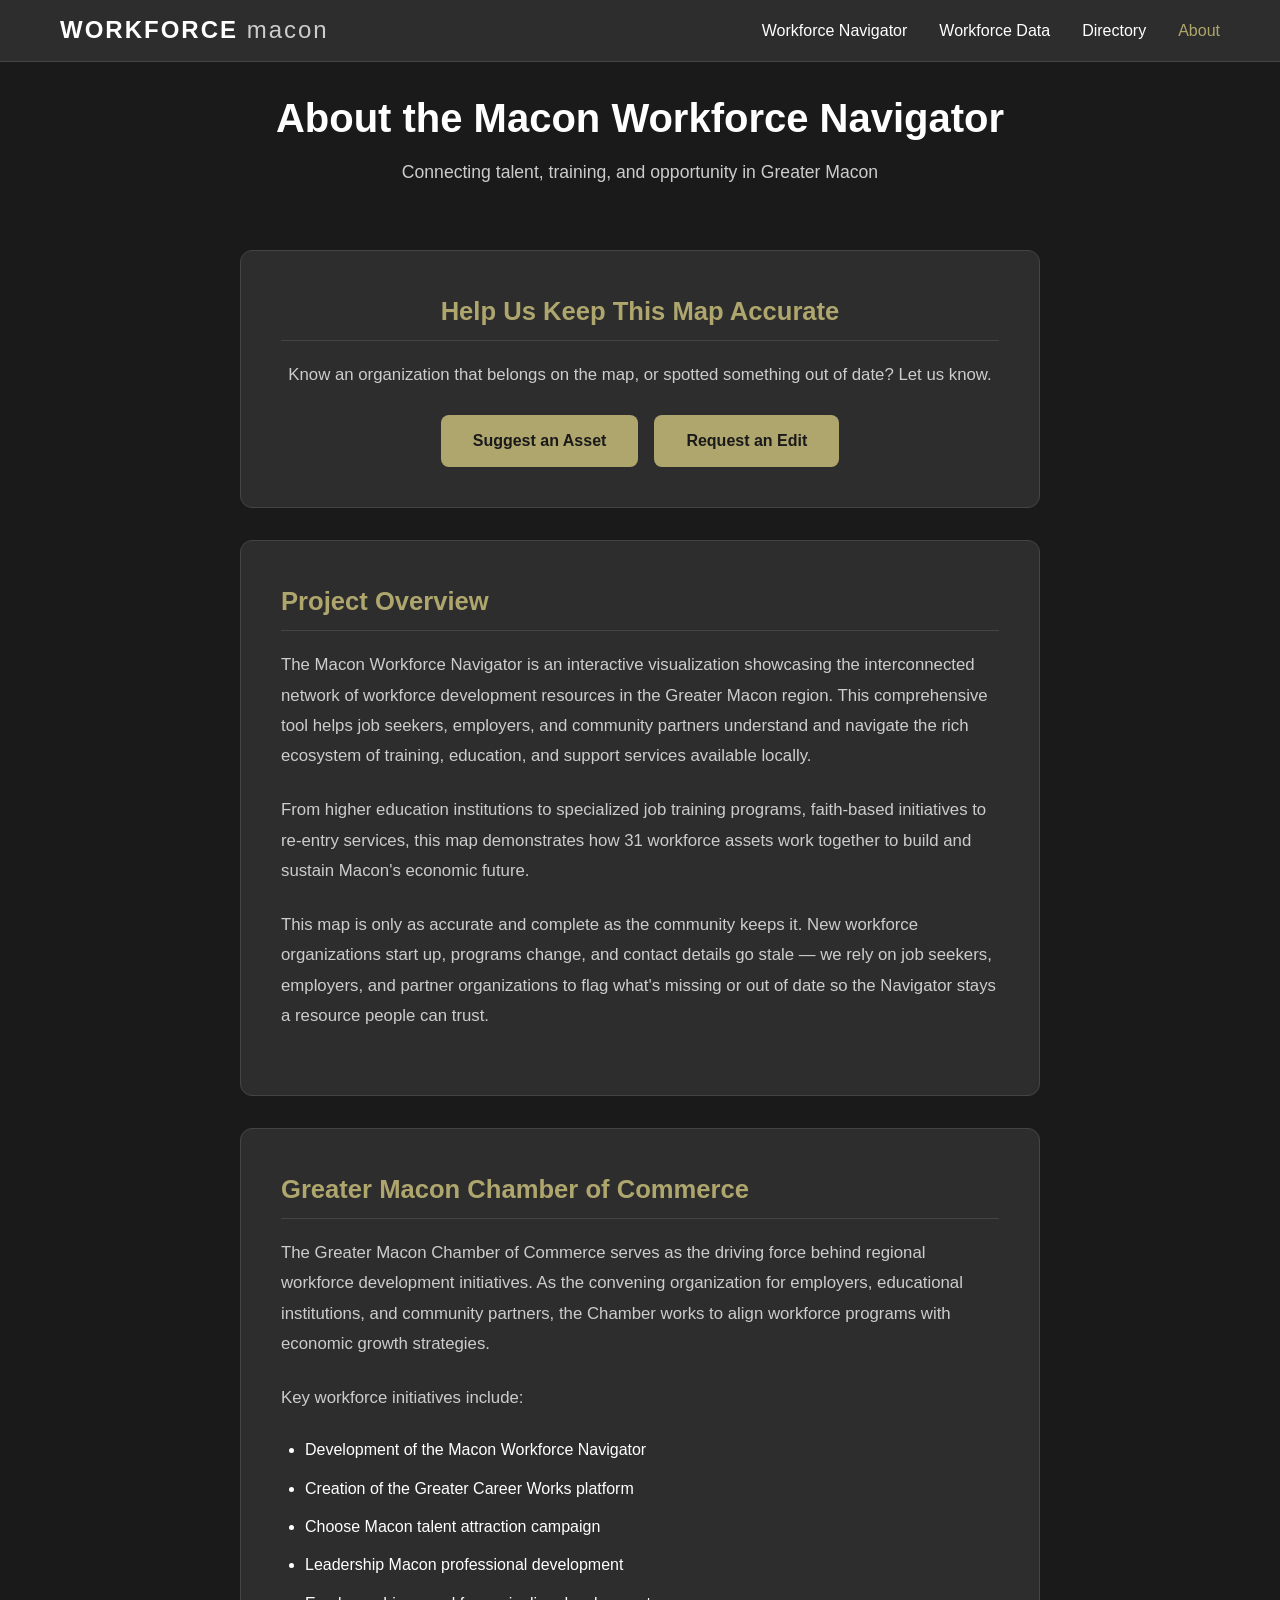
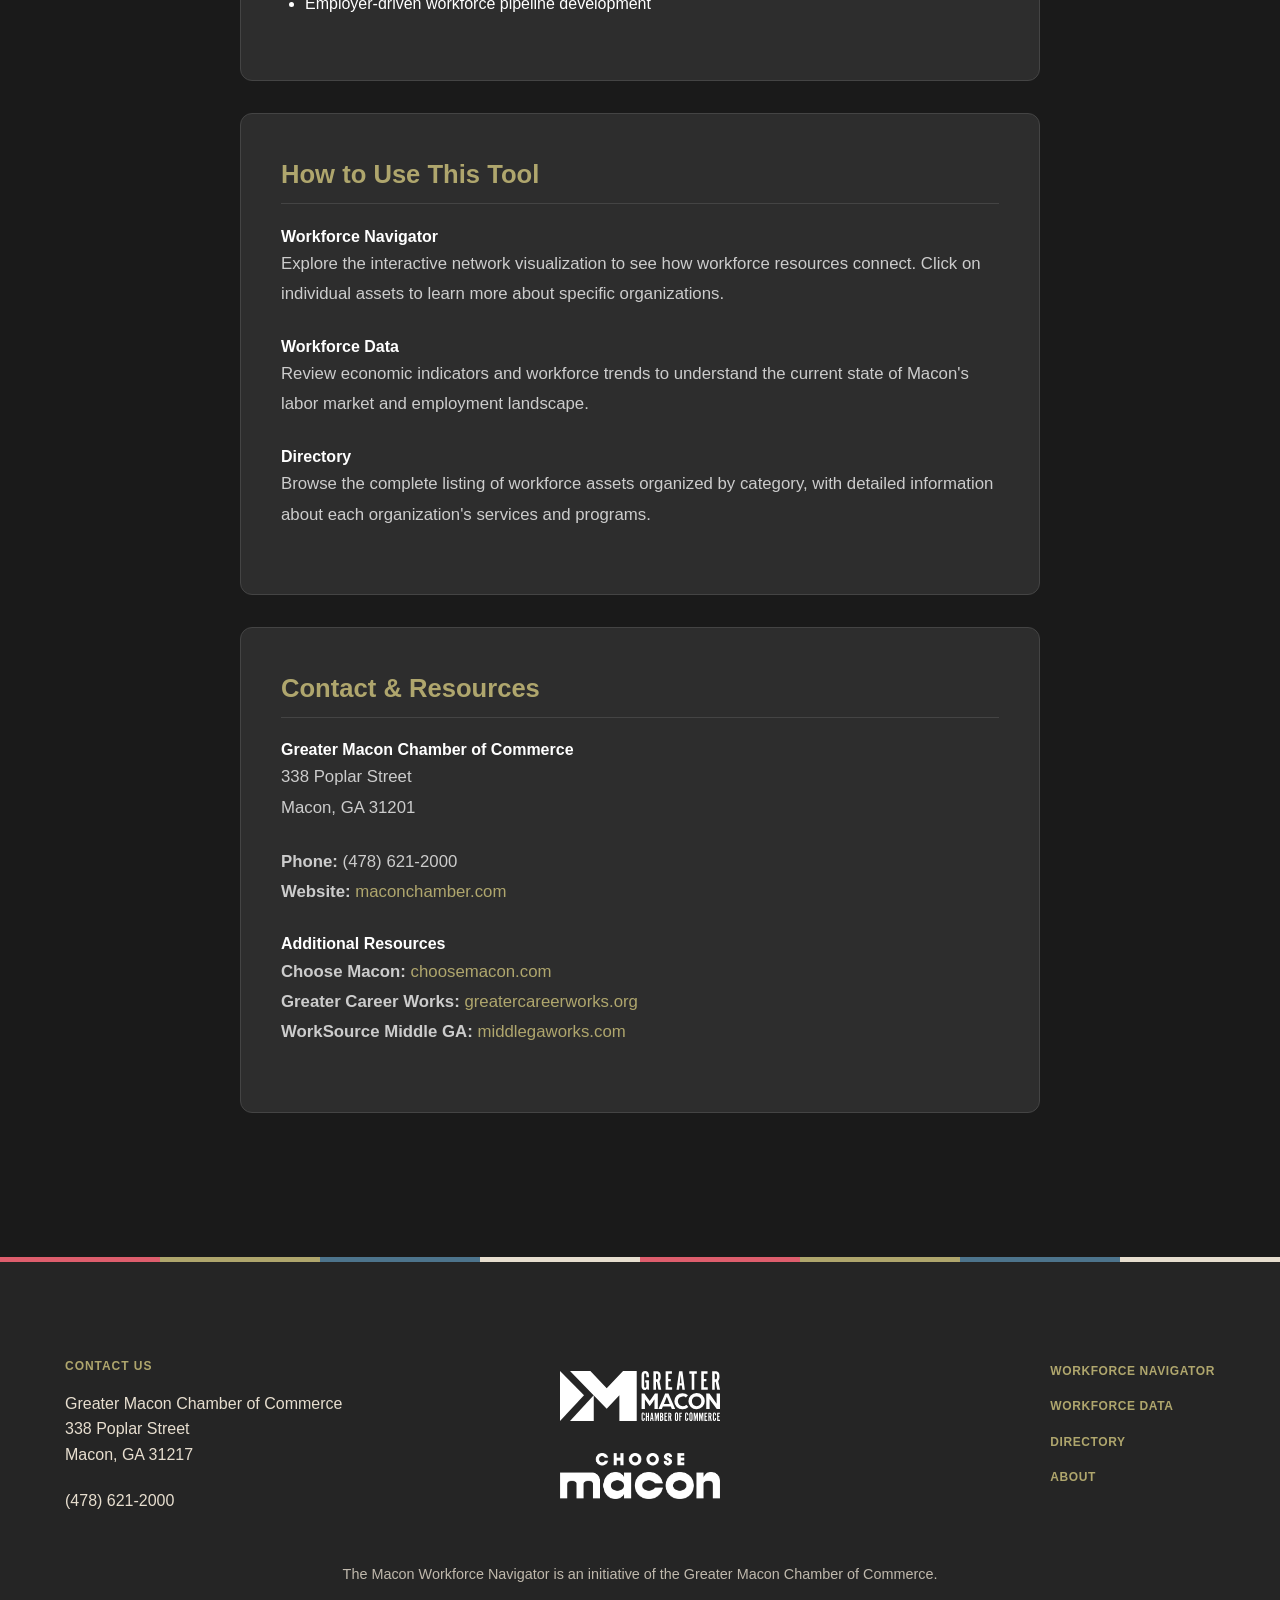
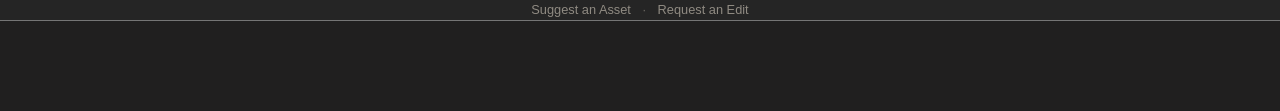
==== about.html @ bd6bed19 "Add Suggest an Asset / Request an Edit submission forms Lets visitors propose a new map entry or fla" ====
<!DOCTYPE html>
<html lang="en">
<head>
    <meta charset="UTF-8">
    <meta name="viewport" content="width=device-width, initial-scale=1.0">
    <title>About - Greater Macon Chamber of Commerce</title>
    <link rel="icon" type="image/png" sizes="32x32" href="assets/icons/favicon-32.png">
    <link rel="icon" type="image/png" sizes="16x16" href="assets/icons/favicon-16.png">
    <link rel="apple-touch-icon" href="assets/icons/apple-touch-icon.png">
    <link rel="manifest" href="site.webmanifest">
            <link rel="stylesheet" href="css/theme.css">
            <link rel="stylesheet" href="css/main.css">
            <link rel="stylesheet" href="css/viz.css">
             <link rel="stylesheet" href="css/components.css">
</head>
<body>
    <header class="main-header">
        <div class="container">
            <div class="logo">
                <a href="index.html"><h1>WORKFORCE <span class="accent">macon</span></h1></a>
            </div>
            <button class="nav-toggle" id="nav-toggle" aria-label="Toggle navigation" aria-expanded="false">
                <span></span><span></span><span></span>
            </button>
            <nav class="main-nav" id="main-nav">
                <ul>
                    <li><a href="index.html" class="nav-link">Workforce Navigator</a></li>
                    <li><a href="workforcedata.html" class="nav-link">Workforce Data</a></li>
                    <li><a href="directory.html" class="nav-link">Directory</a></li>
                    <li><a href="about.html" class="nav-link active">About</a></li>
                </ul>
            </nav>
        </div>
    </header>

    <main class="main-content">
        <div class="container">
            <section class="page-header">
                <h2>About the Macon Workforce Navigator</h2>
                <p>Connecting talent, training, and opportunity in Greater Macon</p>
            </section>

            <div class="about-content">
                <section class="about-section about-cta">
                    <h3>Help Us Keep This Map Accurate</h3>
                    <p>Know an organization that belongs on the map, or spotted something out of date? Let us know.</p>
                    <div class="about-cta-buttons">
                        <a href="submit-asset.html" class="cta-btn">Suggest an Asset</a>
                        <a href="request-edit.html" class="cta-btn">Request an Edit</a>
                    </div>
                </section>

                <section class="about-section">
                    <h3>Project Overview</h3>
                    <p>The Macon Workforce Navigator is an interactive visualization showcasing the interconnected network of workforce development resources in the Greater Macon region. This comprehensive tool helps job seekers, employers, and community partners understand and navigate the rich ecosystem of training, education, and support services available locally.</p>

                    <p>From higher education institutions to specialized job training programs, faith-based initiatives to re-entry services, this map demonstrates how 31 workforce assets work together to build and sustain Macon's economic future.</p>

                    <p>This map is only as accurate and complete as the community keeps it. New workforce organizations start up, programs change, and contact details go stale — we rely on job seekers, employers, and partner organizations to flag what's missing or out of date so the Navigator stays a resource people can trust.</p>
                </section>

                <section class="about-section">
                    <h3>Greater Macon Chamber of Commerce</h3>
                    <p>The Greater Macon Chamber of Commerce serves as the driving force behind regional workforce development initiatives. As the convening organization for employers, educational institutions, and community partners, the Chamber works to align workforce programs with economic growth strategies.</p>
                    
                    <p>Key workforce initiatives include:</p>
                    <ul>
                        <li>Development of the Macon Workforce Navigator</li>
                        <li>Creation of the Greater Career Works platform</li>
                        <li>Choose Macon talent attraction campaign</li>
                        <li>Leadership Macon professional development</li>
                        <li>Employer-driven workforce pipeline development</li>
                    </ul>
                </section>

                <section class="about-section">
                    <h3>How to Use This Tool</h3>
                    <div class="usage-grid">
                        <div class="usage-card">
                            <h4>Workforce Navigator</h4>
                            <p>Explore the interactive network visualization to see how workforce resources connect. Click on individual assets to learn more about specific organizations.</p>
                        </div>
                        <div class="usage-card">
                            <h4>Workforce Data</h4>
                            <p>Review economic indicators and workforce trends to understand the current state of Macon's labor market and employment landscape.</p>
                        </div>
                        <div class="usage-card">
                            <h4>Directory</h4>
                            <p>Browse the complete listing of workforce assets organized by category, with detailed information about each organization's services and programs.</p>
                        </div>
                    </div>
                </section>

                <section class="about-section">
                    <h3>Contact & Resources</h3>
                    <div class="contact-grid">
                        <div class="contact-card">
                            <h4>Greater Macon Chamber of Commerce</h4>
                            <p>338 Poplar Street<br>
                            Macon, GA 31201</p>
                            <p><strong>Phone:</strong> (478) 621-2000<br>
                            <strong>Website:</strong> <a href="https://maconchamber.com" target="_blank">maconchamber.com</a></p>
                        </div>
                        <div class="contact-card">
                            <h4>Additional Resources</h4>
                            <p><strong>Choose Macon:</strong> <a href="https://choosemacon.com" target="_blank">choosemacon.com</a><br>
                            <strong>Greater Career Works:</strong> <a href="https://greatercareerworks.org" target="_blank">greatercareerworks.org</a><br>
                            <strong>WorkSource Middle GA:</strong> <a href="https://middlegaworks.com" target="_blank">middlegaworks.com</a></p>
                        </div>
                    </div>
                </section>
            </div>
        </div>
    </main>

    <footer class="main-footer">
        <div class="main-footer__wrapper">
            <div class="main-footer__inner">
                <div class="main-footer__contact">
                    <span class="main-footer__eyebrow">Contact Us</span>
                    <address class="main-footer__address">
                        Greater Macon Chamber of Commerce<br>
                        338 Poplar Street<br>
                        Macon, GA 31217
                    </address>
                    <div class="main-footer__phone"><a href="tel:+14786212000">(478) 621-2000</a></div>
                </div>
                <div class="main-footer__logo">
                    <a href="https://maconchamber.com/" target="_blank" rel="noopener">
                        <img src="assets/logos/greater macon chamber white lockup.svg" alt="Greater Macon Chamber of Commerce">
                    </a>
                    <a href="https://choosemacon.com/" target="_blank" rel="noopener">
                        <img src="assets/logos/choose-macon-white.png" alt="Choose Macon">
                    </a>
                </div>
                <ul class="main-footer__links">
                    <li><a href="index.html" class="main-footer__link">Workforce Navigator</a></li>
                    <li><a href="workforcedata.html" class="main-footer__link">Workforce Data</a></li>
                    <li><a href="directory.html" class="main-footer__link">Directory</a></li>
                    <li><a href="about.html" class="main-footer__link">About</a></li>
                </ul>
            </div>
            <div class="main-footer__attribution">The Macon Workforce Navigator is an initiative of the Greater Macon Chamber of Commerce.</div>
            <div class="main-footer__meta-links">
                <a href="submit-asset.html" class="main-footer__meta-link">Suggest an Asset</a>
                <span class="main-footer__meta-sep">·</span>
                <a href="request-edit.html" class="main-footer__meta-link">Request an Edit</a>
            </div>
        </div>
    </footer>
    <script src="js/nav.js"></script>
</body>
</html>
---- css/theme.css ----
/*
================================================================
THEME.CSS — DESIGN TOKENS
All visual constants live here. Edit this file to restyle the
entire site. Other CSS files must not hardcode these values.
================================================================
*/

:root {

    /* ===== PAGE COLORS ===== */
    --color-bg-page:         #1a1a1a;   /* Main page background */
    --color-bg-surface:      #2d2d2d;   /* Cards, header, footer */
    --color-bg-surface-deep: #252525;   /* Viz container, modal header */
    --color-bg-surface-mid:  #252525;   /* Mid-level panels (modal header bg) */

    /* ===== BORDER COLORS ===== */
    --color-border:          #444444;   /* Standard borders */
    --color-border-subtle:   #555555;   /* Lighter panel borders */
    --color-border-control:  #666666;   /* Button / input outlines */

    /* ===== TEXT COLORS ===== */
    --color-text-primary:    #ffffff;   /* Body copy, labels */
    --color-text-secondary:  #cccccc;   /* Descriptions, subtext */
    --color-text-muted:      #888888;   /* Footer, placeholders */

    /* ===== ACCENT / BRAND ===== */
    /* Chamber gold — matches the footer/choosemacon.com brand chrome. Kept
       separate from the teal/orange data-indicator colors below and from
       the map's own category palette, so "brand chrome" and "data" stay
       visually distinct instead of everything reading as one color. */
    --color-accent:          #afa66d;   /* Chamber Gold — links, highlights */
    --color-accent-hover:    #9d9356;   /* Darker on hover */
    --color-accent-teal:     #2dd4bf;   /* Positive / growth indicators (data) */
    --color-accent-orange:   #fb923c;   /* Negative / attention indicators (data) */

    /* ===== DIRECTORY ===== */
    --color-directory-group-heading: #afa66d;  /* Group category headers */

    /* ===== NODE COLORS (D3 map) ===== */
    --color-node-hub:        #ffffff;
    --color-node-group:      #4a9eff;   /* Major-group nodes */
    --color-node-asset:      #66bb6a;   /* Asset leaf nodes */

    /* ===== FOOTER (Chamber brand chrome — matches choosemacon.com) ===== */
    --footer-bg:             #252525;   /* Footer background */
    --footer-bg-bar:         #201f1f;   /* Darker sub-bar along the bottom edge */
    --footer-bar-border:     #757575;
    --footer-text:           #e7decf;   /* Cream body/heading text on the footer */
    --footer-accent-gold:    #afa66d;   /* Eyebrow labels, nav links */
    --footer-stripe-red:     #de5e6d;   /* Top gradient stripe, stops 1 & 5 */
    --footer-stripe-blue:    #4d748c;   /* Top gradient stripe, stops 3 & 7 */

    /* ===== HEADER FONTS ===== */
    --font-heading:          -apple-system, BlinkMacSystemFont, 'Segoe UI', Roboto, sans-serif;
    --font-heading-weight:   600;
    --font-heading-size-xl:  2.5rem;    /* Page h2 */
    --font-heading-size-lg:  1.6rem;    /* Section h3 */
    --font-heading-size-md:  1.4rem;    /* Modal title */
    --font-heading-size-sm:  1.2rem;    /* Card h3 */
    --font-logo-size:        1.5rem;

    /* ===== PAGE / BODY FONTS ===== */
    --font-body:             -apple-system, BlinkMacSystemFont, 'Segoe UI', Roboto, sans-serif;
    --font-size-xs:          0.8rem;
    --font-size-sm:          0.85rem;
    --font-size-base:        1rem;
    --font-size-md:          1.05rem;
    --font-size-lg:          1.1rem;
    --font-size-footer:      0.9rem;
    --line-height-body:      1.6;
    --line-height-relaxed:   1.8;

    /* ===== SHAPE & SPACING ===== */
    --radius-sm:             4px;
    --radius-md:             8px;
    --radius-lg:             12px;
    --radius-pill:           20px;

    /* ===== TRANSITIONS ===== */
    --transition-fast:       0.2s ease;
    --transition-base:       0.3s ease;
}
---- css/main.css ----
/* ===== BASE STYLES ===== */
* {
    margin: 0;
    padding: 0;
    box-sizing: border-box;
}

html {
    scroll-behavior: smooth;
}

body {
    font-family: var(--font-body);
    background-color: var(--color-bg-page);
    color: var(--color-text-primary);
    line-height: var(--line-height-body);
}

.container {
    max-width: 1200px;
    margin: 0 auto;
    padding: 0 20px;
}

/* ===== HEADER & NAVIGATION ===== */
.main-header {
    background-color: var(--color-bg-surface);
    border-bottom: 1px solid var(--color-border);
    padding: 1.1rem 0;
    position: fixed;
    top: 0;
    left: 0;
    right: 0;
    z-index: 300;
    transition: transform var(--transition-base), box-shadow var(--transition-base);
}

.main-header.scrolled {
    box-shadow: 0 2px 10px rgba(0, 0, 0, 0.4);
}

.main-header.header-hidden {
    transform: translateY(-100%);
}

.main-header .container {
    display: flex;
    justify-content: space-between;
    align-items: center;
}

/* ===== HAMBURGER BUTTON ===== */
.nav-toggle {
    display: none;
    background: none;
    border: none;
    cursor: pointer;
    padding: 0.4rem;
    flex-direction: column;
    gap: 5px;
    flex-shrink: 0;
}

.nav-toggle span {
    display: block;
    width: 24px;
    height: 2px;
    background: var(--color-text-primary);
    border-radius: 2px;
    transition: transform var(--transition-base), opacity var(--transition-base);
}

/* Animate to X when open */
.nav-toggle.open span:nth-child(1) { transform: translateY(7px) rotate(45deg); }
.nav-toggle.open span:nth-child(2) { opacity: 0; transform: scaleX(0); }
.nav-toggle.open span:nth-child(3) { transform: translateY(-7px) rotate(-45deg); }

.logo a {
    text-decoration: none;
    color: inherit;
}

.logo h1 {
    font: 700 var(--font-logo-size)/1 var(--font-heading);
    letter-spacing: 2px;
}

.logo .accent {
    font-weight: 300;
    color: var(--color-text-secondary);
}

.main-nav ul {
    display: flex;
    list-style: none;
    gap: 2rem;
}

.nav-link {
    color: var(--color-text-primary);
    text-decoration: none;
    font-weight: 500;
    transition: color var(--transition-base);
}

.nav-link:hover { color: var(--color-text-secondary); }
.nav-link.active { color: var(--color-accent); }

/* ===== MAIN LAYOUT ===== */
.main-content {
    min-height: calc(100vh - 200px);
    padding: 2rem 0;
}

/* ===== SITE FOOTER (Chamber brand chrome, matches choosemacon.com) ===== */
.main-footer {
    position: relative;
    background: var(--footer-bg);
    color: var(--footer-text);
    padding: 100px 0 90px;
    margin-top: 3rem;
    overflow: hidden;
}

/* Top gradient stripe */
.main-footer::before {
    content: '';
    position: absolute;
    top: 0;
    left: 0;
    width: 100%;
    height: 5px;
    background: linear-gradient(to right,
        var(--footer-stripe-red) 0 12.5%,
        var(--footer-accent-gold) 12.5% 25%,
        var(--footer-stripe-blue) 25% 37.5%,
        var(--footer-text) 37.5% 50%,
        var(--footer-stripe-red) 50% 62.5%,
        var(--footer-accent-gold) 62.5% 75%,
        var(--footer-stripe-blue) 75% 87.5%,
        var(--footer-text) 87.5% 100%);
}

/* Darker sub-bar along the bottom edge */
.main-footer::after {
    content: '';
    position: absolute;
    bottom: 0;
    left: 0;
    width: 100%;
    height: 90px;
    background: var(--footer-bg-bar);
    border-top: 1px solid var(--footer-bar-border);
}

.main-footer__wrapper {
    position: relative;
    z-index: 1;
    max-width: 1250px;
    margin: 0 auto;
    padding: 0 50px;
}

/* Three columns — contact info, then a centered logo genuinely in the
   middle of the row (not just centered under the links), then the nav
   links — the two 1fr tracks flank the logo's auto-sized track equally
   regardless of how wide the contact/links content actually is. */
.main-footer__inner {
    display: grid;
    grid-template-columns: 1fr auto 1fr;
    align-items: start;
    gap: 24px;
    text-align: left;
}

.main-footer__eyebrow {
    display: block;
    font-family: var(--font-heading);
    font-size: 12px;
    font-weight: 700;
    letter-spacing: 0.08em;
    text-transform: uppercase;
    color: var(--footer-accent-gold);
}

.main-footer__address {
    font-style: normal;
    margin: 15px 0 20px;
    line-height: 1.6;
}

.main-footer__phone a {
    color: var(--footer-text);
    text-decoration: none;
}

.main-footer__phone a:hover,
.main-footer__phone a:focus {
    text-decoration: underline;
}

.main-footer__logo {
    justify-self: center;
    align-self: center;
    display: flex;
    flex-direction: column;
    align-items: center;
    gap: 32px;
    width: 100%;
    max-width: 160px;
}

.main-footer__logo a {
    display: block;
    width: 100%;
}

.main-footer__logo img {
    display: block;
    width: 100%;
    height: auto;
    transition: opacity var(--transition-fast);
}

.main-footer__logo a:hover img {
    opacity: 0.8;
}

.main-footer__links {
    justify-self: end;
    width: fit-content;
    margin: 0;
    padding: 0;
    list-style: none;
}

.main-footer__links li:not(:last-child) {
    margin-bottom: 10px;
}

.main-footer__link {
    text-decoration: none;
    font-family: var(--font-heading);
    font-size: 12px;
    font-weight: 700;
    letter-spacing: 0.05em;
    text-transform: uppercase;
    color: var(--footer-accent-gold);
}

.main-footer__link:hover,
.main-footer__link:focus {
    text-decoration: underline;
}

.main-footer__attribution {
    text-align: center;
    margin-top: 50px;
    font-size: var(--font-size-footer);
    color: var(--footer-text);
    opacity: 0.8;
}

/* Deliberately understated — kept separate from the main directory links
   above so it doesn't read as a primary nav destination. */
.main-footer__meta-links {
    text-align: center;
    margin-top: 14px;
    font-size: var(--font-size-xs);
}

.main-footer__meta-link {
    color: var(--footer-text);
    opacity: 0.55;
    text-decoration: none;
}

.main-footer__meta-link:hover,
.main-footer__meta-link:focus {
    opacity: 0.9;
    text-decoration: underline;
}

.main-footer__meta-sep {
    color: var(--footer-text);
    opacity: 0.35;
    margin: 0 0.5rem;
}

@media (max-width: 768px) {
    .main-footer { padding: 100px 0 150px; }
    .main-footer__wrapper { padding: 0 25px; }
    .main-footer__inner { grid-template-columns: 1fr; justify-items: center; text-align: center; gap: 0; }
    .main-footer__contact { width: 100%; margin: 0 auto 60px; }
    .main-footer__logo { margin: 0 auto 40px; }
    .main-footer__links { justify-self: center; margin: 0 auto; }
}

/* ===== CHART SUBTITLE ===== */
.chart-subtitle {
    color: var(--color-text-muted);
    font-size: var(--font-size-sm);
    margin: 0 0 1rem;
}

/* ===== CHART EXPAND / DOWNLOAD ROW ===== */
.chart-expand-row {
    display: flex;
    justify-content: center;
    align-items: center;
    gap: 0.75rem;
    margin-top: 0.75rem;
    position: relative;
}

.chart-expand-btn {
    background: none;
    border: 1px solid var(--color-border-control);
    border-radius: var(--radius-pill);
    color: var(--color-text-secondary);
    font-size: var(--font-size-sm);
    padding: 0.35rem 1.1rem;
    cursor: pointer;
    transition: border-color var(--transition-fast), color var(--transition-fast);
}

.chart-expand-btn:hover {
    border-color: var(--color-accent);
    color: var(--color-accent);
}

/* ===== PAGE HEADERS ===== */
.visualization-section {
    text-align: center;
    margin-bottom: 2rem;
    max-width: 1035px;
    margin-left: auto;
    margin-right: auto;
}

.page-header {
    text-align: center;
    margin-bottom: 2rem;
    max-width: 900px;
    margin-left: auto;
    margin-right: auto;
}

.viz-header h2,
.page-header h2 {
    font: var(--font-heading-weight) var(--font-heading-size-xl)/1.2 var(--font-heading);
    margin-bottom: 1rem;
}

.viz-header p,
.page-header p {
    font-size: var(--font-size-lg);
    color: var(--color-text-secondary);
    max-width: 800px;
    margin: 0 auto;
}

/* ===== IN-PAGE JUMP NAV (workforce data page) ===== */
/* Fixed to the left edge, out of document flow, so it's visible the
   instant the page loads and stays put through the entire scroll instead
   of only sticking once you've scrolled down to where it originally sat.
   Only enough room on wide viewports (see media query below) — on
   anything narrower it'd sit on top of the 1200px content column. */
.page-jumpnav {
    position: fixed;
    top: 100px;
    left: 24px;
    z-index: 250; /* below .main-header (300), above page content */
    display: flex;
    flex-direction: column;
    gap: 2px;
    width: 190px;
    background: var(--color-bg-surface);
    border: 1px solid var(--color-border);
    border-radius: var(--radius-md);
    padding: 10px;
}

.page-jumpnav a {
    font-size: var(--font-size-sm);
    color: var(--color-text-secondary);
    text-decoration: none;
    padding: 0.45rem 0.7rem;
    border-radius: var(--radius-sm);
    white-space: nowrap;
    overflow: hidden;
    text-overflow: ellipsis;
    transition: all var(--transition-fast);
}

.page-jumpnav a:hover { color: var(--color-text-primary); background: var(--color-bg-surface-deep); }
.page-jumpnav a.active { color: #1a1a1a; background: var(--color-accent); font-weight: 600; }

/* Scroll targets land clear of the fixed header — the media query below
   raises this further once the jump nav goes back into document flow. */
.stats-section, .section { scroll-margin-top: 80px; }

/* Below 1400px there's no longer room for a left rail without it sitting on
   top of the content column — hide it through the tablet range, where
   there's no great horizontal fallback either (too wide for a pill bar,
   too narrow for the rail). The mobile breakpoint below brings it back as
   a horizontal one, back in document flow, so a long page with 7 sections
   still has a quick way to jump around. */
@media (max-width: 1400px) {
    .page-jumpnav { display: none; }
}

/* Sticky horizontal pill bar, back in document flow (not fixed — the rail's
   fixed positioning only worked because it lived in dead space beside the
   narrow content column; there's no equivalent dead space here). Active-pill
   highlighting already exists (same .active class the rail used, same
   IntersectionObserver in workforce-data.js) — this only needs new layout. */
@media (max-width: 768px) {
    .page-jumpnav {
        display: flex;
        position: sticky;
        top: 65px; /* matches .main-header's rendered height so the nav tucks snugly beneath it, not under or with a gap — kept always-visible at that height on this breakpoint, see the hasJumpNav check in nav.js */
        left: auto;
        z-index: 150; /* below .main-header (300), above page content */
        width: auto;
        flex-direction: row;
        overflow-x: auto;
        scrollbar-width: none;
        gap: 6px;
        /* .main-content's own 2rem top padding pushes this (its first
           child) down from the header, leaving a visible gap for as long
           as the page is scrolled at/near the top — before there's been
           enough scroll for the sticky offset to actually engage. Pulling
           it up by that same 2rem puts it flush against the header from
           the very first frame, not just once scrolled into "stuck" mode. */
        margin: -2rem 0 1.5rem;
        padding: 10px 20px;
        border-radius: 0;
        border-left: none;
        border-right: none;
        background: var(--color-bg-surface);
    }
    .page-jumpnav::-webkit-scrollbar { display: none; }
    .page-jumpnav a {
        flex-shrink: 0;
        white-space: nowrap;
        border-radius: var(--radius-pill);
    }
    .stats-section, .section { scroll-margin-top: 118px; }
}

/* ===== RESPONSIVE BASE ===== */
@media (max-width: 768px) {
    .viz-header h2, .page-header h2 { font-size: 2rem; }

    /* Show hamburger, hide inline nav */
    .nav-toggle { display: flex; }

    .main-nav {
        display: none;
        position: absolute;
        top: 100%;
        left: 0;
        right: 0;
        background: var(--color-bg-surface);
        border-bottom: 1px solid var(--color-border);
        z-index: 200;
    }

    .main-nav.open { display: block; }

    .main-nav ul {
        flex-direction: column;
        gap: 0;
        padding: 0.5rem 0;
    }

    .main-nav ul li { width: 100%; }

    .nav-link {
        display: block;
        padding: 0.75rem 1.5rem;
    }
}

/* ===== DIRECTORY SEARCH ===== */
.directory-search {
    display: flex;
    align-items: center;
    gap: 0.5rem;
    max-width: 420px;
    margin: 0 auto 1.5rem;
    background: var(--color-bg-surface);
    border: 1px solid var(--color-border);
    border-radius: var(--radius-md);
    padding: 0.35rem 0.5rem 0.35rem 0.9rem;
    transition: border-color var(--transition-fast);
}

.directory-search:focus-within { border-color: var(--color-accent); }

.directory-search .search-input {
    flex: 1;
    border: none;
    background: none;
    padding: 0.4rem 0;
}

.directory-search .search-input:focus { border: none; }

.directory-empty {
    text-align: center;
    color: var(--color-text-muted);
    padding: 2rem 0;
}

/* ===== DIRECTORY GRID STYLES ===== */
.directory-grid {
    display: grid;
    grid-template-columns: repeat(auto-fit, minmax(400px, 1fr));
    gap: 2rem;
    margin: 2rem 0;
}

.directory-group {
    background: var(--color-bg-surface);
    border: 1px solid var(--color-border);
    border-radius: var(--radius-md);
    padding: 1.5rem;
}

.directory-group h3 {
    margin: 0 0 1rem 0;
    font-size: var(--font-heading-size-sm);
    color: var(--color-directory-group-heading);
}

.asset-list {
    list-style: none;
    margin: 0;
    padding: 0;
}

.asset-list li {
    margin: 0.5rem 0;
}

.asset-link {
    color: var(--color-text-primary);
    text-decoration: none;
    padding: 0.25rem 0;
    display: block;
    transition: color var(--transition-base);
    cursor: pointer;
}

.asset-link:hover {
    color: var(--color-accent);
}

/* Responsive adjustment for smaller screens */
@media (max-width: 768px) {
    .directory-grid {
        grid-template-columns: 1fr;
        gap: 1rem;
    }
}

/* ===== SECTION SHELL (workforce data page) ===== */
.section {
    max-width: 1200px;
    margin: 0 auto;
    padding: 56px 20px;
}

.section-label {
    font-size: 0.7rem;
    font-weight: 600;
    letter-spacing: 0.12em;
    text-transform: uppercase;
    color: var(--color-accent);
    display: flex;
    align-items: center;
    gap: 8px;
    margin-bottom: 10px;
}

.section-label::before {
    content: '';
    width: 16px;
    height: 2px;
    background: var(--color-accent);
    border-radius: 1px;
}

.section-label.teal { color: var(--color-accent-teal); }
.section-label.teal::before { background: var(--color-accent-teal); }
.section-label.orange { color: var(--color-accent-orange); }
.section-label.orange::before { background: var(--color-accent-orange); }

.section-title {
    display: flex;
    align-items: center;
    gap: 10px;
    font: var(--font-heading-weight) var(--font-heading-size-lg)/1.2 var(--font-heading);
    color: var(--color-text-primary);
    margin-bottom: 8px;
}

.stats-section h3 {
    display: flex;
    align-items: center;
    gap: 10px;
}

.section-desc {
    font-size: var(--font-size-sm);
    color: var(--color-text-muted);
    max-width: 640px;
    line-height: var(--line-height-relaxed);
    margin-bottom: 2rem;
}

/* ===== COLLAPSIBLE SECTIONS (mobile only) =====
   .section-body is created at runtime by workforce-data.js, wrapping
   everything after .section-desc. Hidden entirely off mobile — desktop
   never wires the click handler that would add .collapsed in the first
   place, this is just the visual half. */
.section-collapse-btn {
    display: none;
    align-items: center;
    justify-content: center;
    width: 28px;
    height: 28px;
    margin-left: auto;
    flex-shrink: 0;
    background: none;
    border: 1px solid var(--color-border-control);
    border-radius: 50%;
    color: var(--color-text-secondary);
    cursor: pointer;
    transition: border-color var(--transition-fast), color var(--transition-fast);
}

.section-collapse-btn:hover { border-color: var(--color-accent); color: var(--color-accent); }
.section-collapse-btn svg { display: block; transition: transform var(--transition-fast); }
.section-collapse-btn.is-collapsed svg { transform: rotate(180deg); }

.section-body.collapsed { display: none; }

@media (max-width: 768px) {
    .section-collapse-btn { display: flex; }
}

.section-divider {
    border: none;
    border-top: 1px solid var(--color-border);
    max-width: 1200px;
    margin: 0 auto;
}

/* ===== STAT CARD NOTE (KPI subtext) ===== */
.stat-note, .kpi-note {
    font-size: 0.68rem;
    color: var(--color-text-muted);
    opacity: 0.8;
    margin-top: 6px;
    line-height: 1.4;
}

/* ===== ADJUSTED METRICS ===== */
.adj-intro {
    background: var(--color-bg-surface);
    border: 1px solid var(--color-border);
    border-left: 4px solid var(--color-accent-teal);
    border-radius: var(--radius-md);
    padding: 18px 22px;
    margin-bottom: 28px;
    font-size: var(--font-size-sm);
    color: var(--color-text-secondary);
    line-height: var(--line-height-relaxed);
}

.adj-intro strong { color: var(--color-text-primary); }

.adj-metrics-grid {
    display: grid;
    grid-template-columns: repeat(3, 1fr);
    gap: 16px;
    margin-bottom: 24px;
}

.adj-card {
    background: var(--color-bg-surface);
    border: 1px solid var(--color-border);
    border-radius: var(--radius-md);
    padding: 22px 22px 18px;
}

.adj-card-label {
    font-size: 0.65rem;
    font-weight: 700;
    letter-spacing: 0.1em;
    text-transform: uppercase;
    color: var(--color-text-muted);
    margin-bottom: 12px;
}

.adj-compare {
    display: flex;
    flex-direction: column;
    gap: 8px;
}

.adj-row {
    display: flex;
    align-items: center;
    justify-content: space-between;
    gap: 10px;
}

.adj-row-label {
    font-size: var(--font-size-sm);
    color: var(--color-text-muted);
    /* flex-shrink: 0 here (its old value) kept the label at its full
       single-line width no matter how narrow the card got — on phones
       around 360-375px wide, that pushed the value in .adj-row-val
       (theoretically shrinkable, but a flex item's default min-width:auto
       stops it from actually going below its own content width) out past
       the card's right edge. The label is the one with room to give: let
       it shrink and wrap onto a second line instead, and keep the short
       numeric value fully visible at its natural width. */
    flex: 1 1 auto;
    min-width: 0;
}

.adj-row-val {
    font-size: 1.1rem;
    font-weight: 700;
    letter-spacing: -0.02em;
    flex-shrink: 0;
}

.adj-row-val.highlight { color: var(--color-accent-teal); }
.adj-row-val.muted { color: var(--color-text-muted); font-weight: 500; font-size: 0.9rem; }
.adj-divider { border: none; border-top: 1px solid var(--color-border); margin: 4px 0; }

/* Supplementary factoids + citation — collapsed by default so the section
   leads with the three core comparisons, not a wall of supporting text. */
.adj-context {
    display: none;
    margin-top: 16px;
}

.adj-context.open { display: block; }

.adj-callouts {
    display: grid;
    grid-template-columns: repeat(3, 1fr);
    gap: 16px;
}

.adj-callout {
    background: var(--color-bg-surface);
    border: 1px solid var(--color-border);
    border-radius: var(--radius-md);
    padding: 18px 20px;
}

.adj-callout-val {
    font-size: 1.5rem;
    font-weight: 700;
    letter-spacing: -0.03em;
    color: var(--color-text-primary);
    line-height: 1.1;
    margin-bottom: 6px;
}

.adj-callout-val.teal { color: var(--color-accent-teal); }

.adj-callout-desc {
    font-size: 0.8rem;
    color: var(--color-text-muted);
    line-height: 1.6;
}

.adj-callout-desc strong { color: var(--color-text-secondary); }

.adj-source {
    margin-top: 18px;
    font-size: 0.72rem;
    color: var(--color-text-muted);
    border-top: 1px solid var(--color-border);
    padding-top: 12px;
    line-height: 1.6;
}

/* ===== OCCUPATIONS TABLE ===== */
.occ-table-wrap {
    overflow-x: auto;
}

.occ-table {
    width: 100%;
    min-width: 480px;
    border-collapse: collapse;
    background: var(--color-bg-surface);
    border: 1px solid var(--color-border);
    border-radius: var(--radius-md);
    overflow: hidden;
}

.occ-table thead th {
    padding: 10px 16px;
    text-align: left;
    font-size: 0.65rem;
    font-weight: 700;
    letter-spacing: 0.09em;
    text-transform: uppercase;
    color: var(--color-text-muted);
    background: var(--color-bg-surface-deep);
    border-bottom: 1px solid var(--color-border);
}

.occ-table tbody tr {
    border-bottom: 1px solid var(--color-border);
    transition: background var(--transition-fast);
}

.occ-table tbody tr:last-child { border-bottom: none; }
.occ-table tbody tr:hover { background: var(--color-bg-surface-deep); }
.occ-table tbody td { padding: 11px 16px; font-size: var(--font-size-sm); color: var(--color-text-primary); }

.occ-rank {
    font-size: 0.75rem;
    font-weight: 700;
    color: var(--color-text-muted);
    width: 28px;
}

.occ-table .th-short { display: none; }

@media (max-width: 768px) {
    .adj-metrics-grid, .adj-callouts { grid-template-columns: 1fr; }

    /* The 480px min-width (needed on desktop so narrow columns don't
       squeeze the occupation name column below readable) is exactly what
       forces this table into horizontal scroll on any phone — none of them
       are 480px wide. table-layout: fixed + explicit percentage widths let
       the browser wrap the occupation name across lines (already happening
       for the longest ones) instead of stretching the table past the
       screen to fit it on one line. */
    .occ-table-wrap { overflow-x: visible; }
    .occ-table { min-width: 0; table-layout: fixed; }
    .occ-table th, .occ-table td { padding: 8px 6px; font-size: 0.72rem; }
    .occ-rank { width: 8%; }
    .occ-table th:nth-child(2), .occ-table td:nth-child(2) { width: 44%; }
    .occ-table th:nth-child(3), .occ-table td:nth-child(3) { width: 24%; }
    .occ-table th:nth-child(4), .occ-table td:nth-child(4) { width: 24%; }
    /* "Employment" is one long word with no space to wrap on — at this
       column width it was overflowing straight into the wage header
       instead of breaking. A shorter label reads cleanly on one line
       instead of needing a mid-word break to fit. */
    .occ-table .th-full { display: none; }
    .occ-table .th-short { display: inline; }
}

/* ===== ABOUT PAGE STYLES ===== */
.about-content {
    max-width: 800px;
    margin: 0 auto;
    padding: 2rem 0;
}

.about-section {
    background: var(--color-bg-surface);
    border: 1px solid var(--color-border);
    border-radius: var(--radius-lg);
    padding: 2.5rem;
    margin-bottom: 2rem;
}

.about-section h3 {
    color: var(--color-accent);
    font-size: var(--font-heading-size-lg);
    margin-bottom: 1.2rem;
    border-bottom: 1px solid var(--color-border);
    padding-bottom: 0.5rem;
}

.about-section p {
    margin-bottom: 1.5rem;
    font-size: var(--font-size-md);
    line-height: var(--line-height-relaxed);
    color: var(--color-text-secondary);
}

.about-section ul {
    margin: 1.5rem 0;
    padding-left: 1.5rem;
}

.about-section li {
    margin-bottom: 0.8rem;
    color: var(--color-text-primary);
}

.about-section a {
    color: var(--color-accent);
    text-decoration: none;
    font-weight: 500;
}

.about-section a:hover {
    text-decoration: underline;
}

/* Featured Quote or Mission Highlight */
.mission-highlight {
    font-style: italic;
    font-size: var(--font-size-xl);
    color: var(--color-text-primary);
    border-left: 4px solid var(--color-accent);
    padding-left: 1.5rem;
    margin: 2rem 0;
}

/* Responsive adjustment */
@media (max-width: 768px) {
    .about-section {
        padding: 1.5rem;
    }
}

/* About page CTA (Suggest an Asset / Request an Edit) */
.about-cta {
    text-align: center;
}

.about-cta-buttons {
    display: flex;
    gap: 1rem;
    justify-content: center;
    flex-wrap: wrap;
    margin-top: 1.5rem;
}

.about-section a.cta-btn {
    display: inline-block;
    background: var(--color-accent);
    color: var(--color-bg-page);
    font-weight: 600;
    padding: 0.85rem 2rem;
    border-radius: var(--radius-md);
    text-decoration: none;
    transition: background var(--transition-fast);
}

.about-section a.cta-btn:hover {
    background: var(--color-accent-hover);
    text-decoration: none;
}

/* ===== SUBMISSION FORMS (Suggest an Asset / Request an Edit) ===== */
.submission-page {
    max-width: 700px;
    margin: 0 auto;
    padding: 2rem 0 4rem;
}

.submission-form {
    background: var(--color-bg-surface);
    border: 1px solid var(--color-border);
    border-radius: var(--radius-lg);
    padding: 2.5rem;
}

.form-field {
    margin-bottom: 1.5rem;
}

.form-field-hint {
    display: block;
    color: var(--color-text-muted);
    font-size: var(--font-size-xs);
    margin-top: 0.35rem;
}

.form-label {
    display: block;
    color: var(--color-text-primary);
    font-weight: 500;
    margin-bottom: 0.5rem;
}

.form-label .required {
    color: var(--footer-stripe-red);
}

.form-input,
.form-textarea,
.form-select {
    width: 100%;
    background: var(--color-bg-surface-deep);
    border: 1px solid var(--color-border-control);
    border-radius: var(--radius-md);
    color: var(--color-text-primary);
    font: inherit;
    font-size: var(--font-size-base);
    padding: 0.65rem 0.9rem;
    transition: border-color var(--transition-fast);
}

.form-input:focus,
.form-textarea:focus,
.form-select:focus {
    outline: none;
    border-color: var(--color-accent);
}

.form-textarea {
    resize: vertical;
    min-height: 120px;
    line-height: var(--line-height-body);
}

.form-input[type="file"] {
    padding: 0.5rem;
}

.form-divider {
    display: flex;
    align-items: center;
    gap: 0.75rem;
    color: var(--color-text-muted);
    font-size: var(--font-size-xs);
    text-transform: uppercase;
    letter-spacing: 0.04em;
    margin: 1.5rem 0;
}

.form-divider::before,
.form-divider::after {
    content: '';
    flex: 1;
    height: 1px;
    background: var(--color-border);
}

.form-submit-btn {
    background: var(--color-accent);
    color: var(--color-bg-page);
    border: none;
    border-radius: var(--radius-md);
    font-weight: 600;
    font-size: var(--font-size-base);
    padding: 0.8rem 1.75rem;
    cursor: pointer;
    transition: background var(--transition-fast);
}

.form-submit-btn:hover:not(:disabled) { background: var(--color-accent-hover); }

.form-submit-btn:disabled {
    opacity: 0.5;
    cursor: not-allowed;
}

.form-error {
    color: var(--footer-stripe-red);
    font-size: var(--font-size-sm);
    margin-top: 1rem;
}

.form-success {
    text-align: center;
    padding: 2rem 1rem;
}

.form-success h3 {
    color: var(--color-accent);
    font-size: var(--font-heading-size-lg);
    margin-bottom: 0.75rem;
}

.form-success p {
    color: var(--color-text-secondary);
}

/* Honeypot field — present for spam bots to fill in, hidden from real users */
.form-field-hidden {
    position: absolute;
    left: -9999px;
    width: 1px;
    height: 1px;
    overflow: hidden;
}

/* Node picker (Request an Edit page) — reuses the map/directory search's
   filtered-results-list look (css/viz.css .viz-search-result) so the pattern
   reads the same everywhere it appears on the site. */
.node-picker {
    position: relative;
}

.node-picker-results {
    list-style: none;
    margin: 0.35rem 0 0;
    padding: 0.25rem 0;
    max-height: 260px;
    overflow-y: auto;
    background: var(--color-bg-surface-deep);
    border: 1px solid var(--color-border);
    border-radius: var(--radius-md);
    position: absolute;
    left: 0;
    right: 0;
    z-index: 10;
}

.node-picker-result {
    padding: 0.6rem 0.9rem;
    cursor: pointer;
    transition: background var(--transition-fast);
}

.node-picker-result:hover,
.node-picker-result.active {
    background: rgba(175, 166, 109, 0.18);
}

.node-picker-result .result-category {
    display: block;
    color: var(--color-text-muted);
    font-size: 0.7rem;
    text-transform: uppercase;
    letter-spacing: 0.04em;
}

.node-picker-selected {
    color: var(--color-accent);
    font-size: var(--font-size-sm);
    margin-top: 0.5rem;
}

/* Repeatable "program" rows (Suggest an Asset / Request an Edit) */
.dynamic-rows {
    margin-top: 0.75rem;
}

.dynamic-row {
    background: var(--color-bg-surface-deep);
    border: 1px solid var(--color-border);
    border-radius: var(--radius-md);
    padding: 1rem;
    margin-bottom: 0.75rem;
}

.dynamic-row-field {
    margin-bottom: 0.6rem;
}

.dynamic-row-field:last-of-type {
    margin-bottom: 0;
}

.dynamic-row-field label {
    display: block;
    color: var(--color-text-muted);
    font-size: var(--font-size-xs);
    margin-bottom: 0.3rem;
}

.form-add-btn {
    background: transparent;
    border: 1px solid var(--color-accent);
    color: var(--color-accent);
    border-radius: var(--radius-md);
    font-size: var(--font-size-sm);
    padding: 0.5rem 1rem;
    cursor: pointer;
    transition: background var(--transition-fast);
}

.form-add-btn:hover {
    background: rgba(175, 166, 109, 0.12);
}

.form-remove-btn {
    background: none;
    border: none;
    color: var(--color-text-muted);
    font-size: var(--font-size-xs);
    cursor: pointer;
    padding: 0;
    margin-top: 0.4rem;
    text-decoration: underline;
}

.form-remove-btn:hover {
    color: var(--footer-stripe-red);
}

@media (max-width: 768px) {
    .submission-form { padding: 1.5rem; }
}
---- css/viz.css ----
/* ===== VISUALIZATION ENGINE ===== */
.viz-container {
    background-color: var(--color-bg-surface-deep);
    border: 1px solid var(--color-border);
    border-radius: var(--radius-md);
    height: 612px;
    margin: 2rem 0;
    display: flex;
    align-items: stretch;
    justify-content: stretch;
    position: relative;
    padding: 0;
    overflow: hidden;
    touch-action: pan-y;
}

#network-visualization {
    width: 100%;
    height: 100%;
    display: flex;
    min-height: 612px;
}

#network-visualization svg {
    width: 100%;
    height: 100% !important;
    min-height: 612px;
    border-radius: var(--radius-md);
    /* Layered for depth: the dark vignette plus a fine dot grid for
       texture — flat single-gradient before. */
    background:
        radial-gradient(circle at center, #2f2f33 0%, var(--color-bg-page) 78%),
        radial-gradient(rgba(255, 255, 255, 0.05) 1px, transparent 1.4px);
    background-size: 100% 100%, 24px 24px;
    background-position: center, center;
    display: block;
}

.viz-content {
    width: 100%;
    height: 100%;
    display: flex;
    flex-direction: column;
}

.viz-content > * { flex: 1; min-height: 0; }

/* ===== STATS & CHARTS ===== */
.stats-grid {
    display: grid;
    grid-template-columns: repeat(auto-fit, minmax(200px, 1fr));
    gap: 1rem;
    margin: 1rem 0;
}

.stat-card {
    background: var(--color-bg-surface);
    border: 1px solid var(--color-border);
    border-radius: var(--radius-md);
    padding: 1.5rem;
    text-align: center;
}

.stat-value {
    font: bold 1.8rem inherit;
    color: var(--color-text-primary);
}

.charts-section {
    margin: 3rem 0;
    max-width: 1200px;
    margin-left: auto;
    margin-right: auto;
}

.chart-container {
    margin: 2rem 0;
    background: var(--color-bg-surface);
    border: 1px solid var(--color-border);
    padding: 22px 22px 18px;
    border-radius: var(--radius-md);
}

.chart-container h3 {
    font: 700 var(--font-heading-size-sm)/1.3 var(--font-heading);
    color: var(--color-text-primary);
    margin-bottom: 4px;
}

.chart {
    /* No min-height — every other bar chart on this page (demographics,
       occupation intelligence) already sizes naturally to its row count
       with no floor. This one had a 300px floor left over from when it
       always defaulted to 10 rows (content comfortably exceeded 300px on
       its own); now that mobile defaults to 5, that floor just reserved a
       block of dead space below the last bar and before the expand button. */
    width: 100%;
    border-radius: var(--radius-sm);
}

/* Interactive state — D3 gets full touch control (enabled in fullscreen) */
.viz-container.interactive svg { touch-action: none; }

/* Fullscreen state */
.viz-container.fullscreen {
    position: fixed;
    inset: 0;
    width: 100vw !important;
    height: 100vh !important;
    border-radius: 0;
    z-index: 1000;
    margin: 0;
}

/* ===== FULLSCREEN INLINE CONTROLS ===== */
.viz-fs-controls {
    display: none; /* shown only in fullscreen via JS */
    position: absolute;
    top: 0.75rem;
    left: 50%;
    transform: translateX(-50%);
    z-index: 20;
    align-items: center;
    gap: 0.25rem; /* matches gap between zoom buttons */
    white-space: nowrap;
}

/* Each control group and reset button styled as individual pills matching zoom buttons */
.fs-control-group {
    display: flex;
    align-items: center;
    gap: 0.45rem;
    height: 28px;
    padding: 0 0.65rem;
    background: rgba(0, 0, 0, 0.75);
    border: 1px solid rgba(255, 255, 255, 0.3);
    border-radius: var(--radius-pill);
    color: var(--color-text-primary);
    font-size: var(--font-size-sm);
}

.fs-control-group label {
    opacity: 0.8;
    font-size: var(--font-size-xs);
}

.fs-slider {
    width: 72px;
    cursor: pointer;
    -webkit-appearance: none;
    appearance: none;
    height: 3px;
    background: rgba(255, 255, 255, 0.25);
    border-radius: 2px;
    outline: none;
}

.fs-slider::-webkit-slider-thumb {
    -webkit-appearance: none;
    appearance: none;
    width: 12px;
    height: 12px;
    border-radius: 50%;
    background: rgba(255, 255, 255, 0.85);
    cursor: pointer;
}

.fs-slider::-moz-range-thumb {
    width: 12px;
    height: 12px;
    border: none;
    border-radius: 50%;
    background: rgba(255, 255, 255, 0.85);
    cursor: pointer;
}

.fs-slider::-moz-range-track {
    height: 3px;
    background: rgba(255, 255, 255, 0.25);
    border-radius: 2px;
}

.fs-control-group span {
    min-width: 1.6em;
    text-align: right;
    font-size: var(--font-size-xs);
    opacity: 0.7;
}

.fs-reset-btn {
    height: 28px;
    padding: 0 0.65rem;
    background: rgba(0, 0, 0, 0.75);
    border: 1px solid rgba(255, 255, 255, 0.3);
    border-radius: var(--radius-pill);
    color: var(--color-text-primary);
    font-size: var(--font-size-sm);
    cursor: pointer;
    transition: background var(--transition-fast);
    white-space: nowrap;
    line-height: 1;
}

.fs-reset-btn:hover { background: rgba(60, 60, 60, 0.9); }

/* ===== MAP SEARCH ===== */
.viz-search {
    position: absolute;
    top: 0.75rem;
    left: 50%;
    transform: translateX(-50%);
    z-index: 20;
    width: 210px;
}

/* Fullscreen shows the Size/Hub Distance/Reset bar in this same top-center
   spot — drop search below it so the two never overlap. */
.viz-container.fullscreen .viz-search {
    top: 3.5rem;
}

/* Phones: the Size + Hub Distance + Reset row doesn't fit alongside
   anything else at this width. Move it to the bottom (stacked, so it
   fits regardless of exact screen width) and let search reclaim the
   top-center spot instead of sharing it. */
@media (max-width: 600px) {
    .viz-fs-controls {
        top: auto;
        bottom: 0.75rem;
        flex-direction: column;
        align-items: center;
        gap: 0.4rem;
    }
    .viz-container.fullscreen .viz-search {
        top: 0.75rem;
    }
}

.viz-search-input-row {
    display: flex;
    align-items: center;
    gap: 0.25rem;
    background: rgba(0, 0, 0, 0.75);
    border: 1px solid rgba(255, 255, 255, 0.3);
    border-radius: 6px;
    padding: 0 0.35rem 0 0.65rem;
    transition: border-color var(--transition-fast);
}

.viz-search-input-row:focus-within { border-color: var(--color-accent); }

.viz-search .search-input {
    flex: 1;
    min-width: 0;
    background: none;
    border: none;
    padding: 0.4rem 0;
    font-size: var(--font-size-xs);
}

.viz-search .search-input:focus { border: none; }

.viz-search .search-clear-btn {
    font-size: 1rem;
    padding: 0.1rem 0.25rem;
}

.viz-search-results {
    list-style: none;
    margin: 0.35rem 0 0;
    padding: 0.25rem 0;
    max-height: 220px;
    overflow-y: auto;
    background: rgba(0, 0, 0, 0.9);
    border: 1px solid rgba(255, 255, 255, 0.3);
    border-radius: 6px;
}

.viz-search-result {
    padding: 0.45rem 0.75rem;
    font-size: var(--font-size-xs);
    color: var(--color-text-primary);
    cursor: pointer;
    transition: background var(--transition-fast);
}

.viz-search-result:hover,
.viz-search-result.active { background: rgba(74, 158, 255, 0.25); }

.viz-search-result .result-type {
    display: block;
    color: var(--color-text-muted);
    font-size: 0.65rem;
    text-transform: uppercase;
    letter-spacing: 0.04em;
}

/* Touch devices: larger tap targets, matches zoom controls */
@media (pointer: coarse) {
    .viz-search { width: 180px; }
    .viz-search-result { padding: 0.6rem 0.75rem; }
}

/* ===== ZOOM CONTROLS ===== */
.viz-zoom-controls {
    position: absolute;
    top: 0.75rem;
    right: 0.75rem;
    z-index: 20;
    display: flex;
    flex-direction: column;
    gap: 0.25rem;
}

.viz-fullscreen-btn,
.viz-zoom-btn {
    background: rgba(0, 0, 0, 0.75);
    color: var(--color-text-primary);
    border: 1px solid rgba(255, 255, 255, 0.3);
    border-radius: var(--radius-pill);
    width: 32px;
    height: 28px;
    cursor: pointer;
    font-size: 1.15rem;
    line-height: 1;
    text-align: center;
    transition: background var(--transition-fast);
}

.viz-fullscreen-btn:hover,
.viz-zoom-btn:hover { background: rgba(60, 60, 60, 0.9); }

/* Touch devices: larger tap targets for zoom controls */
@media (pointer: coarse) {
    .viz-fullscreen-btn,
    .viz-zoom-btn {
        width: 44px;
        height: 44px;
        font-size: 1.3rem;
    }
}

/* ===== INLINE ASSET INFO PANEL ===== */
/* Portrait (default): slides up from bottom */
.viz-info-panel {
    display: block;
    position: absolute;
    bottom: 0;
    left: 0;
    right: 0;
    max-height: 45%;
    background: rgba(22, 22, 22, 0.96);
    border-top: 1px solid var(--color-border-subtle);
    z-index: 30;
    overflow-y: auto;
    transform: translateY(100%);
    transition: transform 0.25s ease;
    pointer-events: none;
    scrollbar-width: thin;
    scrollbar-color: rgba(255, 255, 255, 0.15) transparent;
}

.viz-info-panel::-webkit-scrollbar { width: 6px; }
.viz-info-panel::-webkit-scrollbar-track { background: transparent; }
.viz-info-panel::-webkit-scrollbar-thumb {
    background-color: rgba(255, 255, 255, 0.15);
    border-radius: 3px;
}
.viz-info-panel::-webkit-scrollbar-thumb:hover { background-color: rgba(255, 255, 255, 0.3); }

.viz-info-panel.open {
    transform: translateY(0);
    pointer-events: auto;
}

/* Landscape (any state): slides in from left */
@media (orientation: landscape) {
    .viz-info-panel {
        top: 0;
        bottom: 0;
        right: auto;
        left: 0;
        width: 336px;
        height: 100%;
        max-height: 100%;
        border-top: none;
        border-right: 1px solid var(--color-border-subtle);
        transform: translateX(-100%);
    }
    .viz-info-panel.open {
        transform: translateX(0);
    }
}

.viz-info-header {
    display: flex;
    justify-content: space-between;
    align-items: center;
    padding: 0.65rem 1.25rem;
    border-bottom: 1px solid var(--color-border);
    position: sticky;
    top: 0;
    background: rgba(28, 28, 28, 0.99);
}

.viz-info-header h3 {
    margin: 0;
    font-size: var(--font-size-md);
    color: var(--color-accent);
}

.viz-info-close {
    background: none;
    border: none;
    color: var(--color-text-muted);
    font-size: 0.95rem;
    cursor: pointer;
    padding: 0.2rem 0.4rem;
    line-height: 1;
    transition: color var(--transition-fast);
}

.viz-info-close:hover { color: var(--color-text-primary); }

.viz-info-body {
    padding: 0.75rem 1.25rem 1rem;
    font-size: var(--font-size-footer);
    line-height: var(--line-height-body);
    color: var(--color-text-secondary);
}

.viz-info-body p { margin: 0 0 0.5rem; }

.viz-info-body strong {
    color: var(--color-accent);
    display: block;
    margin-top: 0.75rem;
    text-transform: uppercase;
    font-size: var(--font-size-xs);
    letter-spacing: 0.5px;
    text-align: center;
}

.viz-info-body a {
    color: var(--color-accent);
    text-decoration: none;
    display: inline-block;
    margin-top: 0.3rem;
    padding: 0.2rem 0.7rem;
    border: 1px solid var(--color-accent);
    border-radius: var(--radius-pill);
    font-size: var(--font-size-sm);
    max-width: 100%;
    overflow-wrap: break-word;
    transition: background var(--transition-fast), color var(--transition-fast);
}

.viz-info-body a:hover {
    background: var(--color-accent);
    color: #fff;
}


/* ===== KPI BLOCKS (hero) ===== */
.kpi-block {
    background: var(--color-bg-surface);
    border: 1px solid var(--color-border);
    border-radius: var(--radius-md);
    padding: 18px 20px;
}

.kpi-val {
    font-size: 1.7rem;
    font-weight: 700;
    letter-spacing: -0.03em;
    color: var(--color-text-primary);
    line-height: 1;
    margin-bottom: 6px;
}

.kpi-label {
    font-size: 0.68rem;
    font-weight: 600;
    letter-spacing: 0.06em;
    text-transform: uppercase;
    color: var(--color-text-muted);
}

/* ===== REGIONAL MAP ===== */
#region-map {
    width: 100%;
    height: 616px;
    border-radius: var(--radius-md);
    border: 1px solid var(--color-border);
    overflow: hidden;
    background: var(--color-bg-surface-deep);
    position: relative;
}

#region-map svg { display: block; }

.map-county-tip {
    position: absolute;
    background: #1a1a1a;
    border: 1px solid var(--color-border);
    border-radius: 6px;
    color: var(--color-text-primary);
    font-size: 0.82rem;
    line-height: 1.55;
    padding: 0.5rem 0.8rem;
    pointer-events: none;
    box-shadow: 0 4px 12px rgba(0, 0, 0, 0.5);
    white-space: nowrap;
    display: none;
    z-index: 20;
}

.map-dl-btn {
    position: absolute;
    top: 14px;
    right: 14px;
    background: rgba(0, 0, 0, 0.75);
    border: 1px solid rgba(255, 255, 255, 0.3);
    border-radius: var(--radius-pill);
    padding: 5px 11px;
    font-family: var(--font-body);
    font-size: 0.72rem;
    font-weight: 600;
    color: var(--color-text-primary);
    cursor: pointer;
    transition: background var(--transition-fast);
}

.map-dl-btn:hover { background: rgba(60, 60, 60, 0.9); }

/* First-visit hint that the map itself is clickable — a static "↓ PNG"-
   style button reads as one more piece of chrome and gets ignored; the
   pulsing dot is what actually catches the eye. Removed for good (see the
   localStorage flag in workforce-data.js) the moment someone clicks the
   map, so it never nags a visitor who's already found the feature. */
.map-highway-hint {
    position: absolute;
    top: 14px;
    left: 14px;
    display: flex;
    align-items: center;
    gap: 7px;
    background: rgba(0, 0, 0, 0.75);
    border: 1px solid rgba(255, 255, 255, 0.3);
    border-radius: var(--radius-pill);
    padding: 6px 12px 6px 10px;
    font-family: var(--font-body);
    font-size: 0.72rem;
    font-weight: 600;
    color: var(--color-text-primary);
    pointer-events: none;
    animation: highway-hint-in 0.4s ease 0.6s both;
}

.map-highway-hint-dot {
    width: 7px;
    height: 7px;
    border-radius: 50%;
    background: var(--color-accent);
    flex-shrink: 0;
    animation: highway-hint-pulse 1.6s ease-in-out infinite;
}

@keyframes highway-hint-in {
    from { opacity: 0; transform: translateY(-6px); }
    to   { opacity: 1; transform: translateY(0); }
}

@keyframes highway-hint-pulse {
    0%, 100% { box-shadow: 0 0 0 0 rgba(175, 166, 109, 0.55); }
    50%      { box-shadow: 0 0 0 5px rgba(175, 166, 109, 0); }
}

@media (prefers-reduced-motion: reduce) {
    .map-highway-hint { animation: none; }
    .map-highway-hint-dot { animation: none; }
}

/* ===== INDUSTRY TREEMAP ===== */
.treemap-header {
    display: flex;
    align-items: center;
    justify-content: space-between;
    margin-bottom: 14px;
    flex-wrap: wrap;
    gap: 8px;
}

.treemap-bc {
    display: flex;
    align-items: center;
    gap: 8px;
    font-size: var(--font-size-sm);
}

.bc-back {
    background: var(--color-bg-surface-deep);
    border: 1px solid var(--color-border);
    color: var(--color-text-primary);
    padding: 5px 12px;
    border-radius: var(--radius-pill);
    cursor: pointer;
    font-size: 0.78rem;
    font-family: inherit;
    transition: background var(--transition-fast);
}

.bc-back:hover { background: var(--color-border); }
.bc-sep { color: var(--color-text-muted); }
.bc-current { color: var(--color-text-primary); font-weight: 600; }

.treemap-hint {
    font-size: 0.68rem;
    color: var(--color-text-muted);
    font-style: italic;
}

.treemap-canvas {
    position: relative;
    width: 100%;
    border-radius: var(--radius-md);
    overflow: hidden;
    background: var(--color-bg-surface-deep);
    border: 1px solid var(--color-border);
}

.treemap-cell {
    position: absolute;
    box-sizing: border-box;
    border: 1.5px solid rgba(0, 0, 0, 0.5);
    padding: 8px;
    overflow: hidden;
    transition: opacity var(--transition-fast), filter var(--transition-fast);
}

.treemap-cell.drillable { cursor: pointer; }
.treemap-cell.drillable:hover { filter: brightness(1.15); }

.tc-name {
    font-size: 0.72rem;
    font-weight: 600;
    color: rgba(0, 0, 0, 0.85);
    line-height: 1.3;
    word-break: break-word;
}

.tc-empl {
    font-size: 0.65rem;
    color: rgba(0, 0, 0, 0.65);
    margin-top: 3px;
}

/* ===== DEMOGRAPHICS ===== */
.demo-grid {
    display: grid;
    grid-template-columns: repeat(3, 1fr);
    gap: 20px;
}

.demo-card {
    background: var(--color-bg-surface);
    border: 1px solid var(--color-border);
    border-radius: var(--radius-md);
    padding: 22px 22px 18px;
}

.demo-card-title {
    font-size: 0.65rem;
    font-weight: 700;
    letter-spacing: 0.09em;
    text-transform: uppercase;
    color: var(--color-text-muted);
    margin-bottom: 16px;
    padding-bottom: 10px;
    border-bottom: 1px solid var(--color-border);
}

.demo-bar-row {
    display: flex;
    align-items: center;
    gap: 10px;
    margin-bottom: 9px;
}

.demo-bar-label {
    font-size: 0.75rem;
    color: var(--color-text-primary);
    width: 120px;
    flex-shrink: 0;
    white-space: nowrap;
    overflow: hidden;
    text-overflow: ellipsis;
}

/* Wider label column for full-width charts (Hiring Demand) vs. the small
   grid-cell panels (Demographics, Occupation Intelligence) */
.demo-bar-label.wide-label {
    width: 240px;
}

.demo-bar-track {
    flex: 1;
    height: 8px;
    background: var(--color-bg-surface-deep);
    border-radius: 4px;
    overflow: hidden;
}

.demo-bar-fill {
    height: 100%;
    transition: width 0.3s ease;
}

.demo-bar-pct {
    font-size: 0.7rem;
    color: var(--color-text-muted);
    width: 40px;
    text-align: right;
    flex-shrink: 0;
}

.demo-stat-grid {
    display: grid;
    grid-template-columns: repeat(4, 1fr);
    gap: 12px;
    margin-bottom: 28px;
}

.demo-stat {
    background: var(--color-bg-surface);
    border: 1px solid var(--color-border);
    border-radius: var(--radius-sm);
    padding: 12px 14px;
}

.demo-stat-val {
    font-size: 1.3rem;
    font-weight: 700;
    color: var(--color-text-primary);
    letter-spacing: -0.02em;
}

.demo-stat-key {
    font-size: 0.65rem;
    color: var(--color-text-muted);
    text-transform: uppercase;
    letter-spacing: 0.06em;
    margin-top: 2px;
}

/* ===== OCCUPATION INTELLIGENCE GRID ===== */
.occ-charts-grid {
    display: grid;
    grid-template-columns: 1fr 1fr;
    gap: 16px;
}

.occ-chart-card {
    background: var(--color-bg-surface);
    border: 1px solid var(--color-border);
    border-radius: var(--radius-md);
    padding: 18px 20px;
}

.occ-chart-card--wide { margin-top: 16px; }

.occ-chart-title {
    font-size: 0.78rem;
    font-weight: 700;
    color: var(--color-text-primary);
    margin-bottom: 2px;
}

.occ-chart-sub {
    font-size: 0.65rem;
    color: var(--color-text-muted);
    margin-bottom: 14px;
}

.occ-bar-val {
    font-size: 0.68rem;
    color: var(--color-text-muted);
    width: 50px;
    text-align: right;
    flex-shrink: 0;
}

/* Tab row replacing the old 3-up Job Exits / Transfers / Net Growth grid —
   same info, one chart at a time, a fraction of the vertical space. */
.occ-tabs {
    display: flex;
    flex-wrap: wrap;
    gap: 8px;
    margin-bottom: 4px;
}

.occ-tab {
    background: none;
    border: 1px solid var(--color-border-control);
    border-radius: var(--radius-pill);
    color: var(--color-text-secondary);
    font-size: var(--font-size-sm);
    padding: 0.35rem 1rem;
    cursor: pointer;
    transition: all var(--transition-fast);
}

.occ-tab:hover { color: var(--color-text-primary); border-color: var(--color-text-secondary); }
.occ-tab.active { background: var(--color-accent); border-color: var(--color-accent); color: #1a1a1a; font-weight: 600; }

/* Mid-width label column for the 2-up Growing/Paying charts — narrower than
   the full-width wide-label charts but still wider than the tight 3-up
   demographics grid, since these SOC group names run long. */
.demo-bar-label.mid-label { width: 190px; }

/* ===== RESPONSIVE (workforce data sections) ===== */
@media (max-width: 900px) {
    .demo-grid { grid-template-columns: 1fr; }
    .occ-charts-grid { grid-template-columns: 1fr; }
    .demo-stat-grid { grid-template-columns: repeat(2, 1fr); }
    #region-map { height: 480px; }
}

@media (max-width: 640px) {
    /* A 240px label leaves almost no room for the bar itself on narrow
       screens — shrink it so the track stays visible (still truncates
       via ellipsis, same as the default 120px label). */
    .demo-bar-label.wide-label { width: 130px; }
    .demo-bar-label.mid-label { width: 110px; }

    /* The plain (un-modified) label is used inside the Demographics carousel
       cards, which are themselves only ~82% of an already-narrow phone
       screen (see the carousel rules below) — the fixed 120px label plus
       the 40px value column left as little as ~63px for the actual bar
       track, so every bar read as roughly the same short length regardless
       of its real value. Shrinking both columns hands most of that room
       back to the track. */
    .demo-bar-label { width: 88px; }
    .demo-bar-pct { width: 34px; }
}

/* ===== MOBILE VIZ ===== */
/* The mobile map is a fixed, look-don't-rearrange layout — nodes are drag-
   locked (see isDragLocked in viz-engine.js) and there's no longer a way to
   alter that layout from this breakpoint down, so the controls that used to
   do so (resize nodes, change hub spacing, snap back to a layout that can't
   drift, or reveal the full un-collapsed graph) have nothing left to do.
   Targeted by ID, not class — .controls-row--actions .control-btn in
   components.css has equal specificity to a two-class selector here and
   loads after this file, so it would win the display property regardless
   of what this file says. IDs outrank that unambiguously. */
#mobile-map-toggle, #fs-mobile-map-toggle { display: none; }

/* Top Growing Occupations / Top Paying Jobs show all 8 on desktop with no
   way to shrink them further — the "Show More" toggle only exists because
   mobile defaults to 5 of those same 8, so the button (and the affordance
   it implies) would be a pointless no-op above this breakpoint. */
#occ-growth-toggle, #occ-wage-toggle { display: none; }

@media (max-width: 768px) {
    .viz-container, #network-visualization, #network-visualization svg {
        height: 391px;
        min-height: 391px;
    }

    /* Node Size / Hub Distance sliders, and Reset View — same "nothing to
       adjust" reasoning as Show Full Map above. Hides the whole slider row
       rather than each .control-group individually, since the row would
       otherwise be left as empty vertical space.
       .controls-row.controls-row--sliders (not just the modifier class
       alone) — components.css's own .controls-row{display:flex} loads
       after this file and is otherwise an equal-specificity single-class
       selector, so it would win the tie on source order alone. The two-
       class selector here outranks it regardless of load order. */
    .controls-row.controls-row--sliders, .fs-control-group { display: none; }
    #reset-btn, #fs-reset-btn { display: none; }

    /* With both sliders and the reset/full-map buttons gone, #viz-fs-controls
       (the fullscreen pill row) would have nothing left inside it — an empty
       floating pill. !important because main.js's enterFullscreen() sets
       this element's display via inline style on every fullscreen toggle,
       which otherwise wins over a plain rule here every time. */
    #viz-fs-controls { display: none !important; }
    #occ-growth-toggle, #occ-wage-toggle { display: inline-block; }

    /* show/hide toggled by JS in enterInteractiveMode / exitInteractiveMode */
}

/* ===== MOBILE CAROUSELS (Fast Facts, Adjusted Picture, Demographics) =====
   Same repeated-card grids that read fine on desktop turn into a wall of
   stacked cards on a phone — swipeable, one-at-a-time viewing cuts that
   scroll length down and reads as a deliberate mobile pattern instead of
   "the grid just broke." Dot indicators/scroll-snap logic are added by
   workforce-data.js; this only needs to lay the cards out horizontally and
   style the dots it injects. Desktop is untouched — these selectors only
   apply below the breakpoint, so above it the original grid rules stand. */
@media (max-width: 768px) {
    .stats-grid, .adj-metrics-grid, .demo-grid {
        display: flex;
        overflow-x: auto;
        scroll-snap-type: x mandatory;
        /* Without this, scroll-snap-align: start (see .kpi-block below)
           treats the container's own padding as slack to scroll past
           rather than an inset to respect — the browser was auto-scrolling
           past the left 20px on load to align the first card's edge to the
           bare scrollport, leaving that card flush against the true screen
           edge instead of matching every other heading's 20px inset. This
           tells the snap algorithm the scrollport itself is already inset
           by the padding amount, so it has nothing left to scroll past. */
        scroll-padding-inline: 20px;
        -webkit-overflow-scrolling: touch;
        scrollbar-width: none;
        margin: 0 -20px;
        padding: 0 20px 4px;
    }
    .stats-grid::-webkit-scrollbar,
    .adj-metrics-grid::-webkit-scrollbar,
    .demo-grid::-webkit-scrollbar { display: none; }

    .adj-metrics-grid > .adj-card,
    .demo-grid > .demo-card {
        flex: 0 0 82%;
        scroll-snap-align: center;
    }

    /* Fast Facts cards are compact (one number + a label) — two fit per
       screen comfortably, unlike the heavier Adjusted Picture/Demographics
       cards above, which stay one-at-a-time. ~46% (not a flat 50%) leaves a
       sliver of the next pair peeking in as a scroll affordance, same idea
       as the single-card carousels' 82%. */
    .stats-grid > .kpi-block {
        flex: 0 0 46%;
        scroll-snap-align: start;
    }
}

.carousel-dots {
    display: none;
    justify-content: center;
    align-items: center;
    gap: 7px;
    margin: 14px 0 6px;
}

@media (max-width: 768px) {
    .carousel-dots { display: flex; }
}

.carousel-dot {
    /* The visible dot stays 6px, but the clickable box is padded out to
       22px total — a bare 6px target was easy to miss with a real mouse
       pointer even though it worked fine in automated testing (which
       clicks dead center every time). background-clip keeps the color
       confined to the original 6px circle so the enlarged hit area stays
       invisible. Site-wide box-sizing is border-box, so width/height here
       are the TOTAL box (22px), not the content box — padding eats into
       that from each side, leaving exactly 22 - 8 - 8 = 6px of visible
       content, not 6px content plus 8px padding added on top of it. */
    width: 22px;
    height: 22px;
    padding: 8px;
    background-clip: content-box;
    border: none;
    border-radius: 50%;
    background-color: var(--color-border-control);
    cursor: pointer;
    transition: background-color var(--transition-fast), transform var(--transition-fast);
}

.carousel-dot.active {
    /* background-color, not the background shorthand — the shorthand
       resets background-clip to its initial value (border-box), which
       would make the active dot's whole padded hit area go solid gold
       instead of staying a small 6px accented dot. */
    background-color: var(--color-accent);
    transform: scale(1.4);
}

/* ===== CAROUSEL ARROWS (mobile) =====
   Dots alone assume the user knows to swipe — these give mouse users (a
   desktop browser resized to a mobile width, no touch/swipe available) an
   explicit, precise way to page through. Small and semi-transparent by
   design: a supplementary control, not a dominant one, since swipe is
   still the primary interaction on an actual touch device. */
.carousel-wrap {
    position: relative;
}

.carousel-arrow {
    display: none;
    position: absolute;
    top: 50%;
    transform: translateY(-50%);
    z-index: 2;
    width: 26px;
    height: 26px;
    align-items: center;
    justify-content: center;
    padding: 0;
    border: 1px solid var(--color-border-control);
    border-radius: 50%;
    background: rgba(20, 20, 20, 0.72);
    color: var(--color-text-secondary);
    cursor: pointer;
    transition: opacity var(--transition-fast), background-color var(--transition-fast), color var(--transition-fast);
}

.carousel-arrow svg { display: block; }
.carousel-arrow:hover { background-color: rgba(20, 20, 20, 0.9); color: var(--color-text-primary); }
.carousel-arrow--prev { left: 2px; }
.carousel-arrow--next { right: 2px; }
.carousel-arrow.is-hidden { opacity: 0; pointer-events: none; }

@media (max-width: 768px) {
    .carousel-arrow { display: flex; }
}
---- css/components.css ----
/*
================================================================
COMPONENTS CRITERIA FOR INCLUSION:
- This file contains UI elements that require user interaction.
- Elements included: Modals, Overlays, Buttons, and Form Sliders.
- This file should NOT contain general page layout or typography.
================================================================
*/

/* ===== INTERACTIVE OVERLAY (Scroll Protection) ===== */
.viz-overlay {
    position: absolute;
    top: 0;
    left: 0;
    width: 100%;
    height: 100%;
    background: rgba(0,0,0,0);
    z-index: 10;
    display: flex;
    align-items: center;
    justify-content: center;
    pointer-events: all;
}

.viz-overlay.hidden { display: none; }

.interaction-prompt {
    background: rgba(74, 158, 255, 0.9);
    padding: 10px 20px;
    border-radius: var(--radius-pill);
    color: var(--color-text-primary);
    cursor: pointer;
    font-weight: bold;
}

/* ===== CONTROLS & SLIDERS ===== */
.viz-controls {
    display: flex;
    flex-direction: column;
    gap: 1rem;
    margin-top: 1.5rem;
}

.controls-row {
    display: flex;
    justify-content: center;
    align-items: center;
    gap: 1.5rem;
    flex-wrap: wrap;
}

/* Slider row: distribute evenly */
.controls-row--sliders {
    gap: 2rem;
}

/* Action row: equal-width buttons */
.controls-row--actions {
    gap: 1rem;
}

.controls-row--actions .control-btn,
.controls-row--actions .directory-link {
    flex: 1 1 0;
    max-width: 220px;
    min-width: 140px;
    text-align: center;
    box-sizing: border-box;
    font-size: var(--font-size-base);
    font-family: var(--font-body);
    line-height: 1.5;
    display: flex;
    align-items: center;
    justify-content: center;
}

.control-btn, .directory-link {
    background-color: transparent;
    border: 1px solid var(--color-border-control);
    color: var(--color-text-primary);
    padding: 0.75rem 1.5rem;
    border-radius: var(--radius-pill);
    cursor: pointer;
    text-decoration: none;
    transition: all var(--transition-base);
    display: inline-block;
}

.control-btn:hover, .directory-link:hover { background-color: #444; }

.control-btn--accent {
    background-color: var(--color-accent);
    border-color: var(--color-accent);
    color: #1a1a1a;
    font-weight: 600;
}

.control-btn--accent:hover { background-color: var(--color-accent); opacity: 0.85; }

/* ===== LINK CONFIRMATION MODAL (map satellite nodes) ===== */
.link-confirm-content { max-width: 420px; }

.link-confirm-content .modal-body p {
    margin: 0 0 1.25rem;
    color: var(--color-text-secondary);
    line-height: var(--line-height-body);
}

.link-confirm-content .modal-body strong { color: var(--color-accent); }

.link-confirm-actions {
    display: flex;
    gap: 0.75rem;
    justify-content: flex-end;
}

.link-confirm-actions .control-btn { padding: 0.6rem 1.25rem; }

/* ===== SUBTLE LINK (report download, footer of workforce data page) ===== */
.page-footer-actions {
    text-align: center;
    margin: 3rem 0 1rem;
}

.subtle-link {
    display: inline-flex;
    align-items: center;
    gap: 0.4rem;
    font-size: var(--font-size-xs);
    color: var(--color-text-muted);
    text-decoration: none;
    transition: color var(--transition-fast);
}

.subtle-link:hover { color: var(--color-text-secondary); }

/* ===== INFO BUTTON + POPOVER (chart data/source explanations) ===== */
.info-btn-wrap {
    position: relative;
    display: inline-flex;
    vertical-align: middle;
}

.info-btn {
    display: inline-flex;
    align-items: center;
    justify-content: center;
    width: 18px;
    height: 18px;
    border-radius: 50%;
    border: 1px solid var(--color-border-control);
    background: none;
    color: var(--color-text-muted);
    font: italic 700 0.68rem Georgia, serif;
    line-height: 1;
    padding: 0;
    cursor: pointer;
    transition: border-color var(--transition-fast), color var(--transition-fast);
}

.info-btn:hover, .info-btn.active {
    border-color: var(--color-accent);
    color: var(--color-accent);
}

.info-popover {
    display: none;
    position: absolute;
    top: calc(100% + 10px);
    left: 0;
    z-index: 30;
    width: 300px;
    max-width: 80vw;
    background: #1a1a1a;
    border: 1px solid var(--color-border);
    border-radius: var(--radius-md);
    padding: 0.9rem 1.05rem;
    font-family: var(--font-body);
    box-shadow: 0 8px 24px rgba(0, 0, 0, 0.5);
}

.info-popover.open { display: block; }

/* Anchoring to the button overflows narrow viewports — dock to the bottom
   of the screen instead, regardless of where the button sits horizontally. */
@media (max-width: 560px) {
    .info-popover {
        position: fixed;
        top: auto;
        bottom: 16px;
        left: 16px;
        right: 16px;
        width: auto;
        max-width: none;
    }
}

.info-popover p {
    font-size: var(--font-size-sm);
    font-weight: 400;
    color: var(--color-text-secondary);
    line-height: var(--line-height-body);
    margin: 0 0 0.6rem;
}

.info-popover p:last-child { margin-bottom: 0; }

.info-popover strong {
    color: var(--color-text-primary);
    display: block;
    margin-bottom: 0.2rem;
    text-transform: uppercase;
    font-size: var(--font-size-xs);
    letter-spacing: 0.04em;
}

/* ===== SEARCH INPUT (shared: directory + map) ===== */
.search-input {
    background: var(--color-bg-page);
    border: 1px solid var(--color-border-control);
    border-radius: var(--radius-sm);
    color: var(--color-text-primary);
    font-family: var(--font-body);
    font-size: var(--font-size-sm);
    padding: 0.6rem 0.9rem;
    transition: border-color var(--transition-fast);
}

.search-input::placeholder { color: var(--color-text-muted); }

.search-input:focus {
    outline: none;
    border-color: var(--color-accent);
}

.search-clear-btn {
    background: none;
    border: none;
    color: var(--color-text-muted);
    font-size: 1.2rem;
    line-height: 1;
    cursor: pointer;
    padding: 0.2rem 0.4rem;
    transition: color var(--transition-fast);
}

.search-clear-btn:hover { color: var(--color-text-primary); }

.control-group {
    display: flex;
    flex-direction: column;
    align-items: center;
    gap: 0.4rem;
    font-size: var(--font-size-sm);
    color: var(--color-text-secondary);
}

.control-group label {
    font-size: var(--font-size-sm);
    color: var(--color-text-secondary);
    white-space: nowrap;
}

.control-group span {
    font-size: var(--font-size-xs);
    color: var(--color-text-muted);
    min-width: 2.5ch;
    text-align: center;
}

.slider {
    width: 120px;
    height: 6px;
    border-radius: 3px;
    background: var(--color-border);
    outline: none;
    appearance: none;
    -webkit-appearance: none;
}

/* Chrome, Safari, Edge, Opera */
.slider::-webkit-slider-thumb {
    width: 18px;
    height: 18px;
    border-radius: 50%;
    background: var(--color-accent);
    cursor: pointer;
    border: 2px solid var(--color-text-primary);
    appearance: none;
    -webkit-appearance: none;
}

/* Firefox */
.slider::-moz-range-thumb {
    width: 18px;
    height: 18px;
    border-radius: 50%;
    background: var(--color-accent);
    cursor: pointer;
    border: 2px solid var(--color-text-primary);
}

/* ===== MODALS & POP-UPS ===== */
.modal {
    display: none;
    position: fixed;
    z-index: 1000;
    left: 0;
    top: 0;
    width: 100%;
    height: 100%;
    background-color: rgba(0,0,0,0.8);
    animation: fadeIn var(--transition-base);
}

.modal-content {
    background-color: var(--color-bg-surface);
    margin: 10vh auto;
    padding: 0;
    border: 1px solid var(--color-border);
    border-radius: var(--radius-md);
    width: 90%;
    max-width: 600px;
    overflow: hidden;
    box-shadow: 0 10px 30px rgba(0,0,0,0.5);
    animation: slideIn var(--transition-base);
}

.modal-header {
    padding: 1.5rem;
    border-bottom: 1px solid var(--color-border);
    background-color: var(--color-bg-surface-deep);
    display: flex;
    justify-content: space-between;
    align-items: center;
}

.modal-header h2 {
    color: var(--color-accent);
    margin: 0;
    font-size: var(--font-heading-size-md);
}

.modal-body {
    padding: 2rem;
    color: var(--color-text-primary);
    line-height: var(--line-height-body);
}

.close {
    color: var(--color-text-muted);
    font-size: 1.5rem;
    font-weight: bold;
    cursor: pointer;
    transition: color var(--transition-base);
}

.close:hover { color: var(--color-text-primary); }

@keyframes fadeIn { from { opacity: 0; } to { opacity: 1; } }
@keyframes slideIn { from { transform: translateY(-50px); opacity: 0; } to { transform: translateY(0); opacity: 1; } }

/* ===== DIRECTORY COMPONENT OVERRIDES ===== */
/* Ensures sub-links don't turn purple once clicked */
.asset-link, .asset-link:visited {
    color: var(--color-text-primary);
    text-decoration: none;
}

.asset-link:hover {
    color: var(--color-accent);
}

.modal-body strong {
    color: var(--color-accent);
    display: block;
    margin-top: 1rem;
    text-transform: uppercase;
    font-size: var(--font-size-sm);
    letter-spacing: 0.5px;
}

.modal-body a {
    color: var(--color-accent);
    text-decoration: none;
    display: inline-block;
    margin-top: 0.3rem;
    padding: 0.2rem 0.7rem;
    border: 1px solid var(--color-accent);
    border-radius: var(--radius-pill);
    font-size: var(--font-size-sm);
    max-width: 100%;
    overflow-wrap: break-word;
    transition: background var(--transition-fast), color var(--transition-fast);
}

.modal-body a:hover {
    background: var(--color-accent);
    color: #fff;
}

/* Wraps multiple pill links (e.g. a university's individual schools)
   under "Related Programs" — shared by the modal and the map's inline
   info panel, since both reuse the same .modal-body a pill styling. */
.related-links {
    display: flex;
    flex-wrap: wrap;
    justify-content: center;
    gap: 0.4rem;
}

.related-links a { margin-top: 0; }
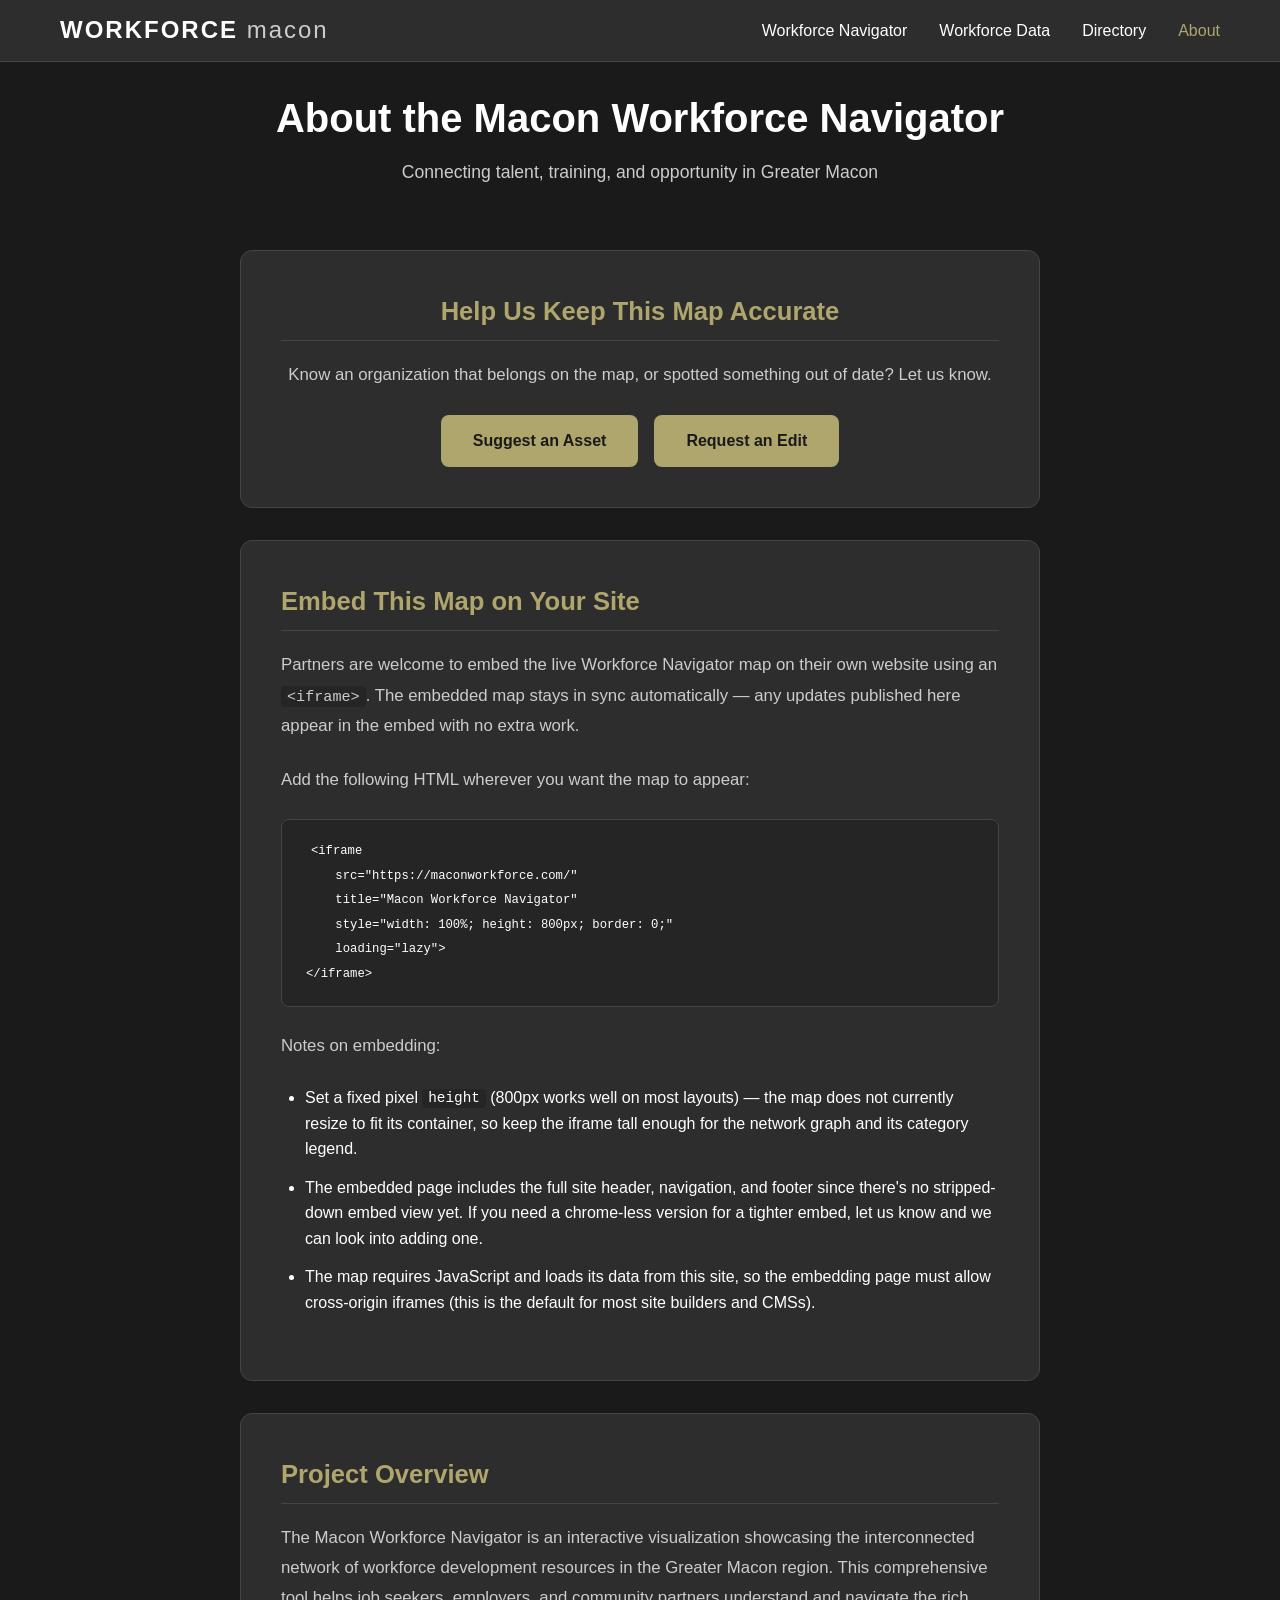
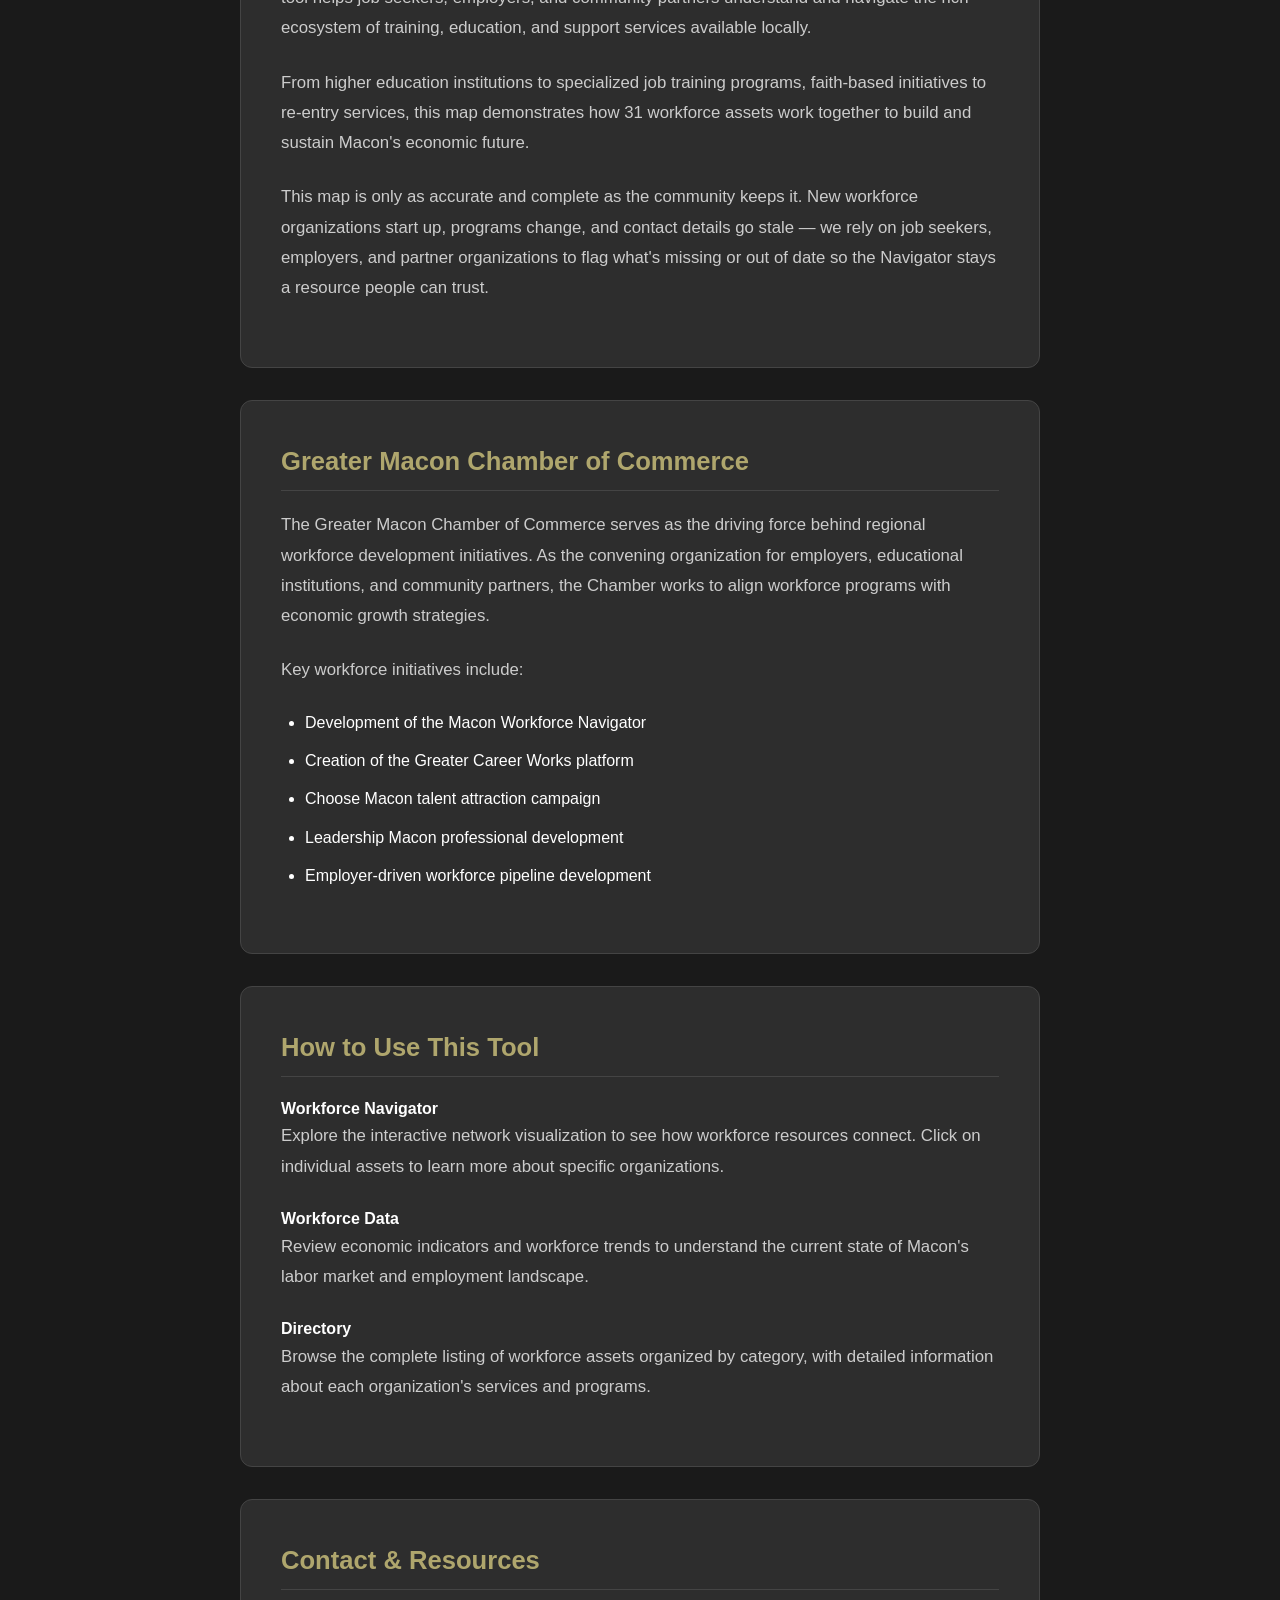
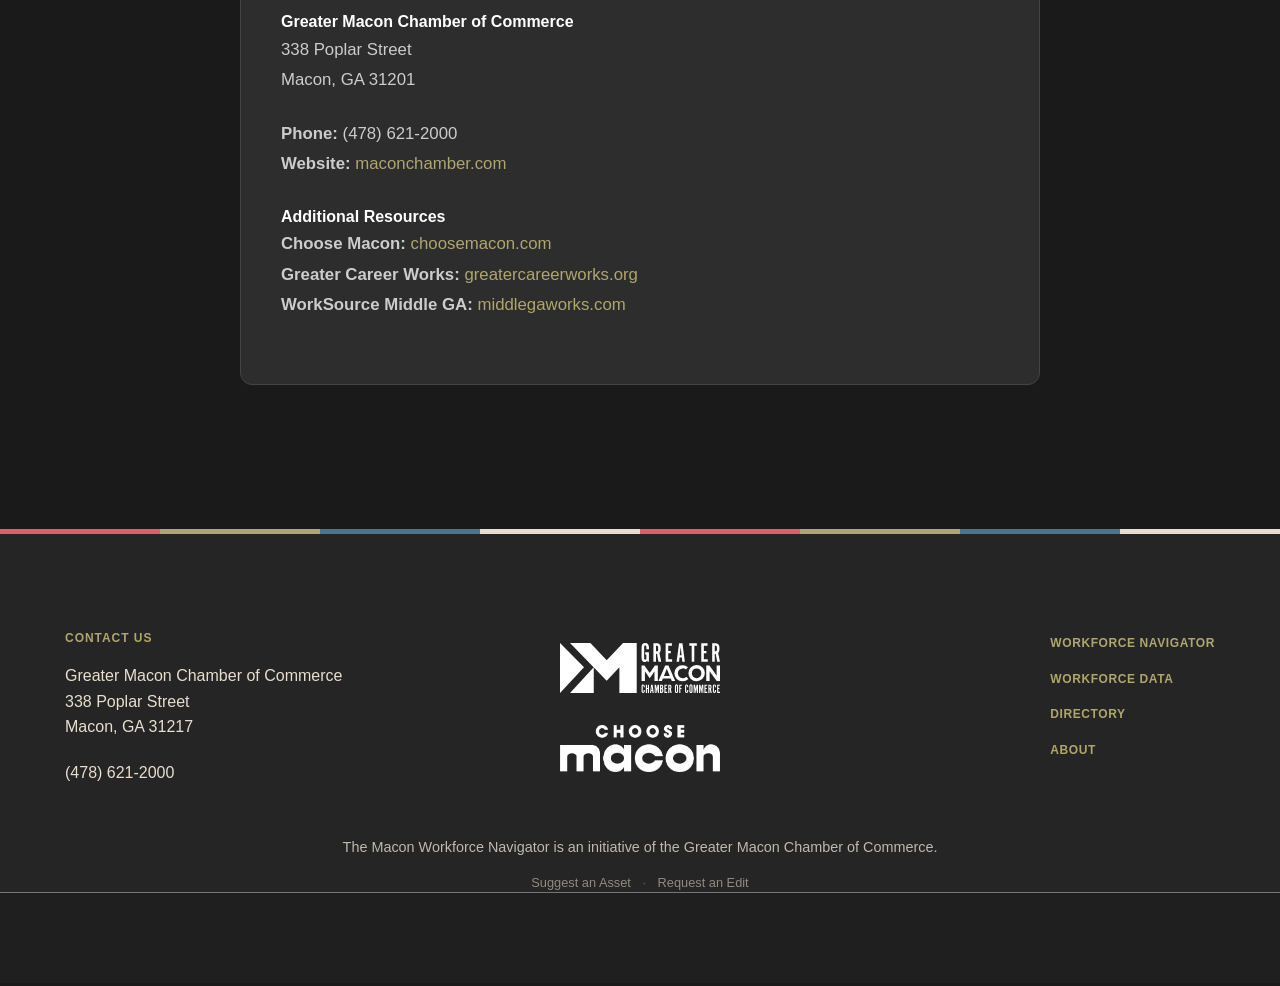
==== commit 5fe75e01: "Add embed instructions for the Workforce Navigator map to the About page Partners have asked how to " ====
--- a/about.html
+++ b/about.html
@@ -4,6 +4,13 @@
     <meta charset="UTF-8">
     <meta name="viewport" content="width=device-width, initial-scale=1.0">
     <title>About - Greater Macon Chamber of Commerce</title>
+    <meta name="description" content="Learn about the Macon Workforce Navigator, an initiative of the Greater Macon Chamber of Commerce connecting residents to workforce development resources across Macon-Bibb County.">
+    <meta property="og:site_name" content="Macon Workforce Navigator">
+    <meta property="og:type" content="website">
+    <meta property="og:title" content="About - Macon Workforce Navigator">
+    <meta property="og:description" content="Learn about the Macon Workforce Navigator, an initiative of the Greater Macon Chamber of Commerce connecting residents to workforce development resources across Macon-Bibb County.">
+    <meta property="og:url" content="https://maconworkforce.com/about.html">
+    <meta property="og:image" content="https://maconworkforce.com/assets/icons/icon-512.png">
     <link rel="icon" type="image/png" sizes="32x32" href="assets/icons/favicon-32.png">
     <link rel="icon" type="image/png" sizes="16x16" href="assets/icons/favicon-16.png">
     <link rel="apple-touch-icon" href="assets/icons/apple-touch-icon.png">
@@ -48,6 +55,24 @@
                         <a href="submit-asset.html" class="cta-btn">Suggest an Asset</a>
                         <a href="request-edit.html" class="cta-btn">Request an Edit</a>
                     </div>
+                </section>
+
+                <section class="about-section">
+                    <h3>Embed This Map on Your Site</h3>
+                    <p>Partners are welcome to embed the live Workforce Navigator map on their own website using an <code>&lt;iframe&gt;</code>. The embedded map stays in sync automatically — any updates published here appear in the embed with no extra work.</p>
+                    <p>Add the following HTML wherever you want the map to appear:</p>
+                    <pre class="embed-code"><code>&lt;iframe
+    src="https://maconworkforce.com/"
+    title="Macon Workforce Navigator"
+    style="width: 100%; height: 800px; border: 0;"
+    loading="lazy"&gt;
+&lt;/iframe&gt;</code></pre>
+                    <p>Notes on embedding:</p>
+                    <ul>
+                        <li>Set a fixed pixel <code>height</code> (800px works well on most layouts) — the map does not currently resize to fit its container, so keep the iframe tall enough for the network graph and its category legend.</li>
+                        <li>The embedded page includes the full site header, navigation, and footer since there's no stripped-down embed view yet. If you need a chrome-less version for a tighter embed, let us know and we can look into adding one.</li>
+                        <li>The map requires JavaScript and loads its data from this site, so the embedding page must allow cross-origin iframes (this is the default for most site builders and CMSs).</li>
+                    </ul>
                 </section>
 
                 <section class="about-section">
--- a/css/main.css
+++ b/css/main.css
@@ -900,6 +900,31 @@
     padding-left: 1.5rem;
 }
 
+.embed-code {
+    background: var(--color-bg-surface-deep);
+    border: 1px solid var(--color-border);
+    border-radius: var(--radius-md);
+    padding: 1.2rem 1.5rem;
+    margin: 0 0 1.5rem;
+    overflow-x: auto;
+    font-size: var(--font-size-sm);
+    line-height: var(--line-height-relaxed);
+    color: var(--color-text-primary);
+}
+
+.embed-code code {
+    font-family: 'SFMono-Regular', Consolas, 'Liberation Mono', Menlo, monospace;
+    white-space: pre;
+}
+
+.about-section code {
+    font-family: 'SFMono-Regular', Consolas, 'Liberation Mono', Menlo, monospace;
+    font-size: 0.9em;
+    background: var(--color-bg-surface-deep);
+    padding: 0.1em 0.4em;
+    border-radius: 4px;
+}
+
 .about-section li {
     margin-bottom: 0.8rem;
     color: var(--color-text-primary);
@@ -975,6 +1000,134 @@
     padding: 2.5rem;
 }
 
+/* Suggest-an-Asset's two-column layout: live node preview alongside the
+   form. Stacks to a single column (preview above form, per source order)
+   below the breakpoint. */
+.submission-page--with-preview {
+    max-width: 1080px;
+    display: grid;
+    grid-template-columns: 340px 1fr;
+    align-items: start;
+    gap: 2rem;
+}
+
+.node-preview-panel {
+    position: sticky;
+    top: 100px;
+}
+
+.node-preview-panel-inner {
+    background: var(--color-bg-surface);
+    border: 1px solid var(--color-border);
+    border-radius: var(--radius-lg);
+    padding: 1.5rem;
+    text-align: center;
+}
+
+.node-preview-label {
+    font-family: var(--font-heading);
+    font-size: 12px;
+    font-weight: 700;
+    letter-spacing: 0.05em;
+    text-transform: uppercase;
+    color: var(--color-accent);
+    margin-bottom: 0.75rem;
+}
+
+.node-preview-svg {
+    width: 100%;
+    max-width: 180px;
+}
+
+.node-preview-hint {
+    font-size: var(--font-size-xs);
+    color: var(--color-text-muted);
+    margin-top: 0.75rem;
+    text-align: left;
+}
+
+.node-preview-divider {
+    border-top: 1px solid var(--color-border);
+    margin: 1.25rem 0;
+}
+
+/* Reuses the real map's own info-panel classes (.viz-info-header,
+   .viz-info-body, .related-links from css/viz.css / css/components.css)
+   so this preview isn't a lookalike — it's pixel-for-pixel what the
+   description/impact/programs will actually render as when clicked on
+   the live map. Just unwrapped from the map's fixed/absolute positioning. */
+.node-preview-info {
+    text-align: left;
+    border: 1px solid var(--color-border);
+    border-radius: var(--radius-md);
+    overflow: hidden;
+}
+
+.node-preview-info .viz-info-header {
+    position: static;
+}
+
+.node-preview-placeholder {
+    color: var(--color-text-muted);
+    font-style: italic;
+}
+
+/* Request an Edit: the "form wraps the whole two-column grid" trick — the
+   <form> needs to contain the preview panel's editable fields (so they're
+   real, submittable form fields) without becoming a grid item itself and
+   breaking the .submission-page--with-preview 2-column layout. display:
+   contents removes it from the box tree while keeping its descendants
+   form-associated. The [hidden] override restores normal hiding — an
+   authored `display: contents` would otherwise beat the UA stylesheet's
+   `[hidden] { display: none }` and leave it visible after submission. */
+.form-grid-wrapper {
+    display: contents;
+}
+
+.form-grid-wrapper[hidden] {
+    display: none;
+}
+
+/* Request an Edit: the preview panel only mirrors the Related Programs
+   pills now — name/description/impact/website are edited as real,
+   properly-sized fields in the form column instead, not squeezed in here. */
+.node-preview-programs-label {
+    font-size: var(--font-size-md);
+    font-weight: 600;
+    color: var(--color-accent);
+}
+
+/* Request an Edit: live summary of what's actually different from the
+   current listing, apart from the listing itself. */
+.node-preview-change {
+    margin-top: 1.25rem;
+    border-left: 3px solid var(--color-accent-teal);
+    padding: 0.15rem 0 0.15rem 1rem;
+}
+
+.node-preview-label--change {
+    color: var(--color-accent-teal);
+}
+
+.node-preview-change-list {
+    font-size: var(--font-size-sm);
+    color: var(--color-text-secondary);
+    margin: 0;
+    padding-left: 1.1rem;
+}
+
+@media (max-width: 900px) {
+    .submission-page--with-preview {
+        grid-template-columns: 1fr;
+        max-width: 700px;
+    }
+    .node-preview-panel {
+        position: static;
+        max-width: 380px;
+        margin: 0 auto;
+    }
+}
+
 .form-field {
     margin-bottom: 1.5rem;
 }
@@ -1085,6 +1238,31 @@
 
 .form-success p {
     color: var(--color-text-secondary);
+}
+
+.form-field-confirm {
+    background: var(--color-bg-surface-deep);
+    border: 1px solid var(--color-border);
+    border-radius: var(--radius-md);
+    padding: 1rem 1.1rem;
+}
+
+.form-checkbox-label {
+    display: flex;
+    align-items: flex-start;
+    gap: 0.65rem;
+    color: var(--color-text-secondary);
+    font-size: var(--font-size-sm);
+    line-height: var(--line-height-body);
+    cursor: pointer;
+}
+
+.form-checkbox-label input[type="checkbox"] {
+    flex-shrink: 0;
+    margin-top: 0.2rem;
+    width: 16px;
+    height: 16px;
+    accent-color: var(--color-accent);
 }
 
 /* Honeypot field — present for spam bots to fill in, hidden from real users */
@@ -1192,8 +1370,11 @@
     color: var(--color-text-muted);
     font-size: var(--font-size-xs);
     cursor: pointer;
-    padding: 0;
-    margin-top: 0.4rem;
+    /* Padding (not just font-size) sets the tappable area — a bare
+       15px-tall text link here sits right against three inputs above it,
+       an easy mis-tap target on a phone. */
+    padding: 0.55rem 0.2rem;
+    margin: 0.1rem 0 -0.45rem;
     text-decoration: underline;
 }
 
--- a/css/components.css
+++ b/css/components.css
@@ -321,12 +321,16 @@
     border-radius: var(--radius-md);
     width: 90%;
     max-width: 600px;
+    max-height: 80vh;
+    display: flex;
+    flex-direction: column;
     overflow: hidden;
     box-shadow: 0 10px 30px rgba(0,0,0,0.5);
     animation: slideIn var(--transition-base);
 }
 
 .modal-header {
+    flex-shrink: 0;
     padding: 1.5rem;
     border-bottom: 1px solid var(--color-border);
     background-color: var(--color-bg-surface-deep);
@@ -341,10 +345,15 @@
     font-size: var(--font-heading-size-md);
 }
 
+/* The modal's own scroll container — bounded by .modal-content's
+   max-height above, so a touch drag over long content scrolls this
+   instead of leaking through to the page behind the overlay. */
 .modal-body {
     padding: 2rem;
     color: var(--color-text-primary);
     line-height: var(--line-height-body);
+    overflow-y: auto;
+    -webkit-overflow-scrolling: touch;
 }
 
 .close {
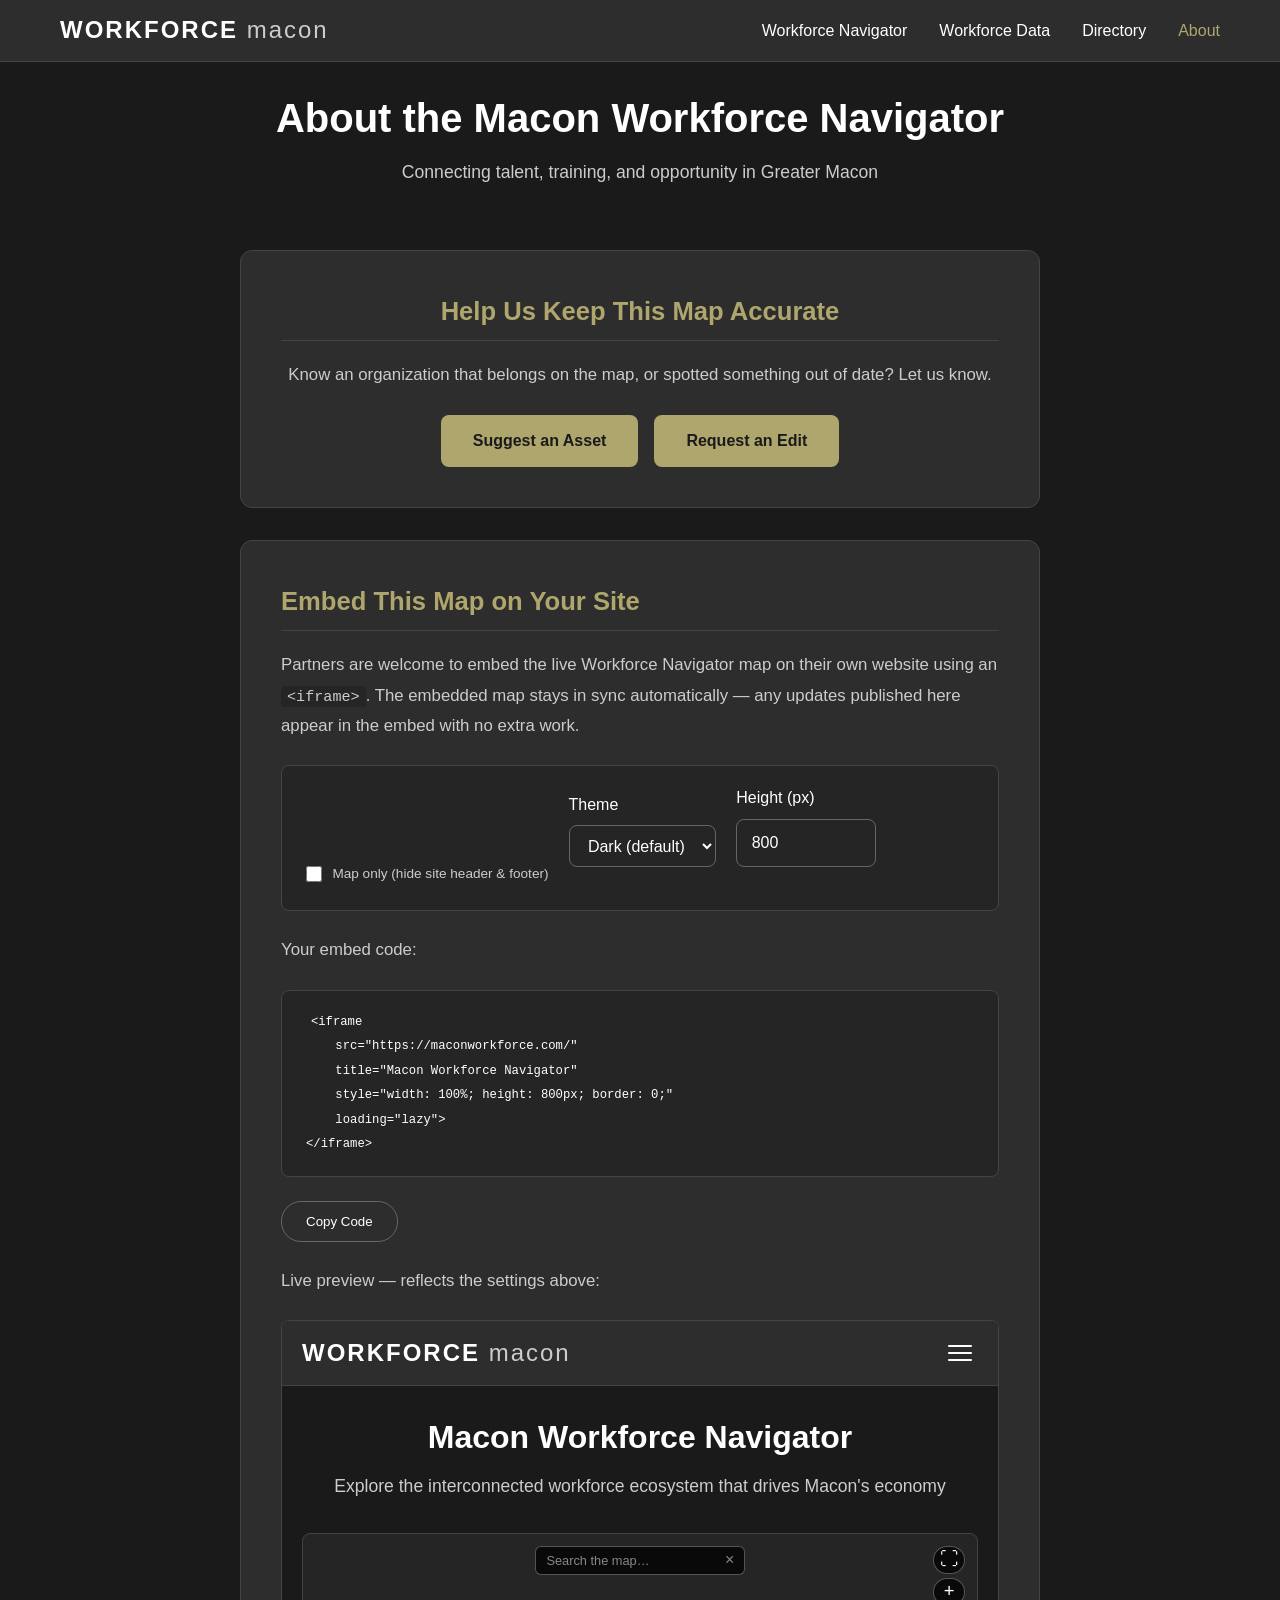
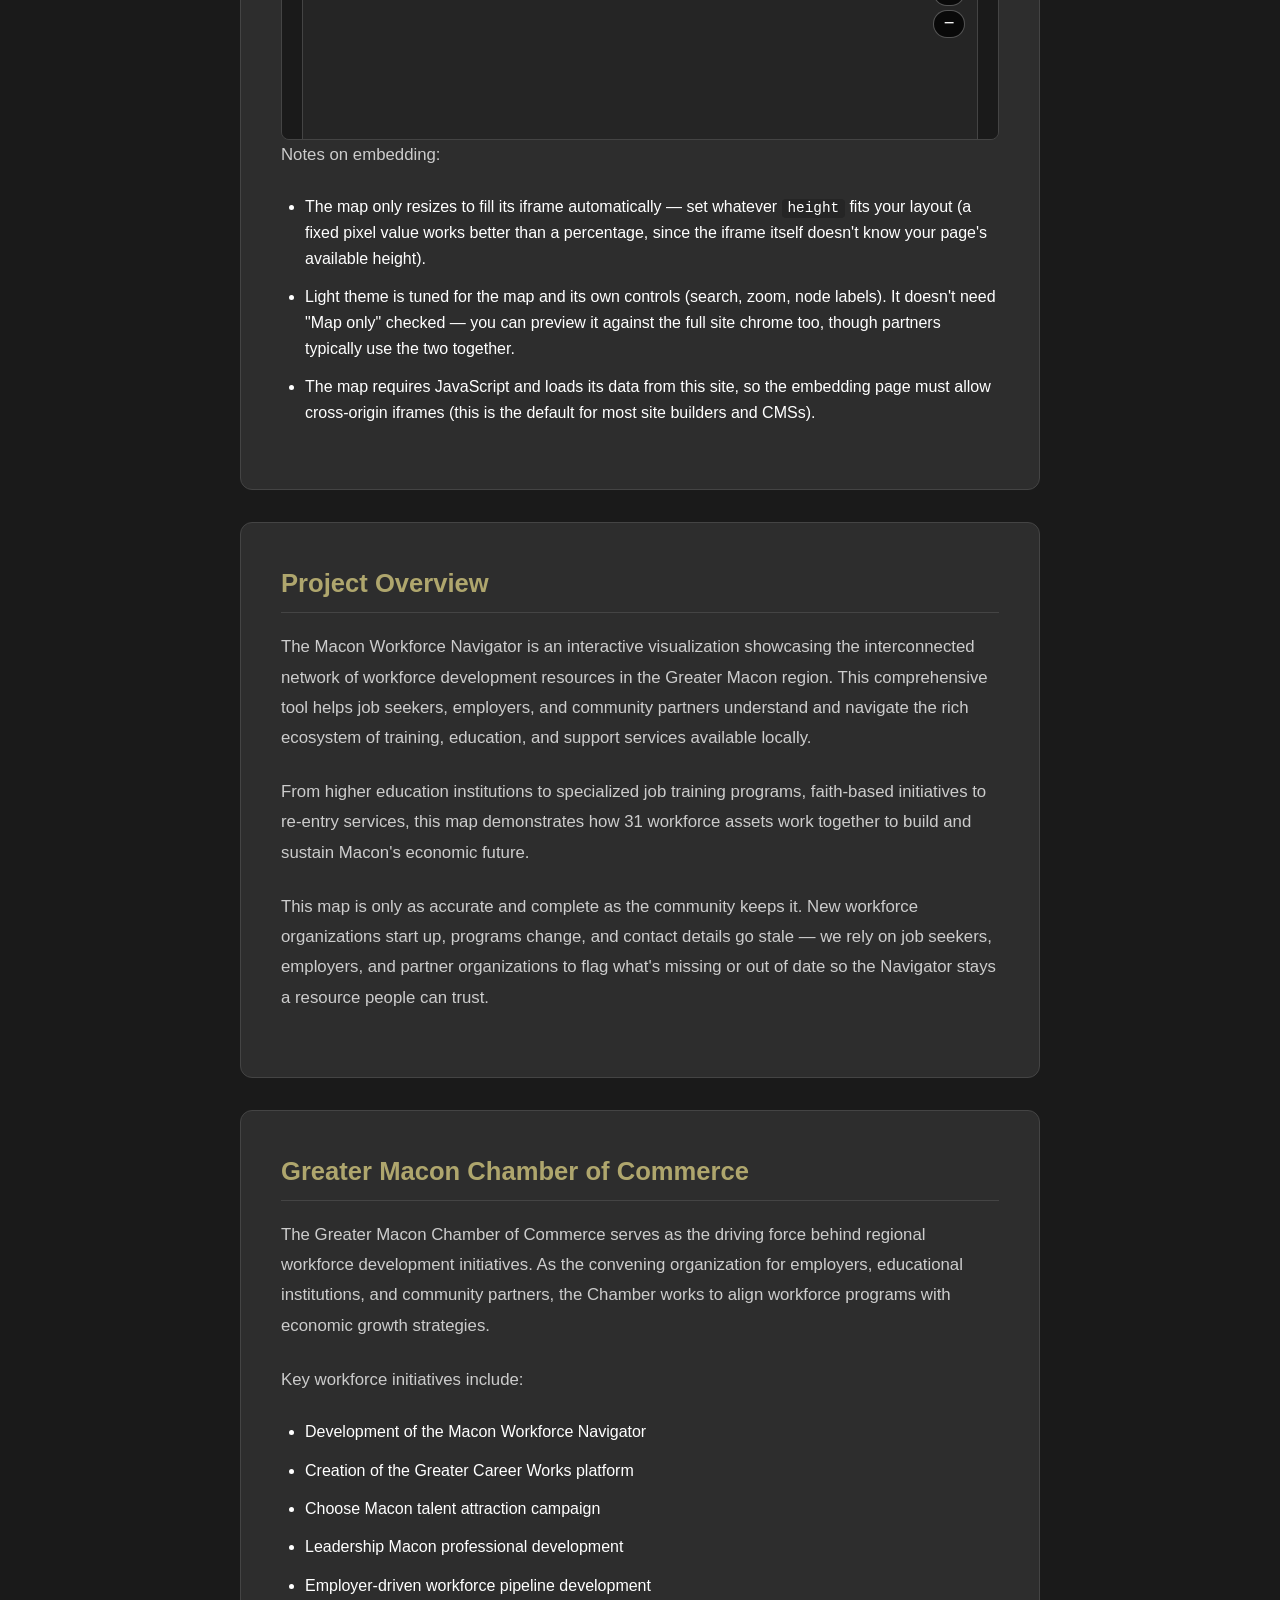
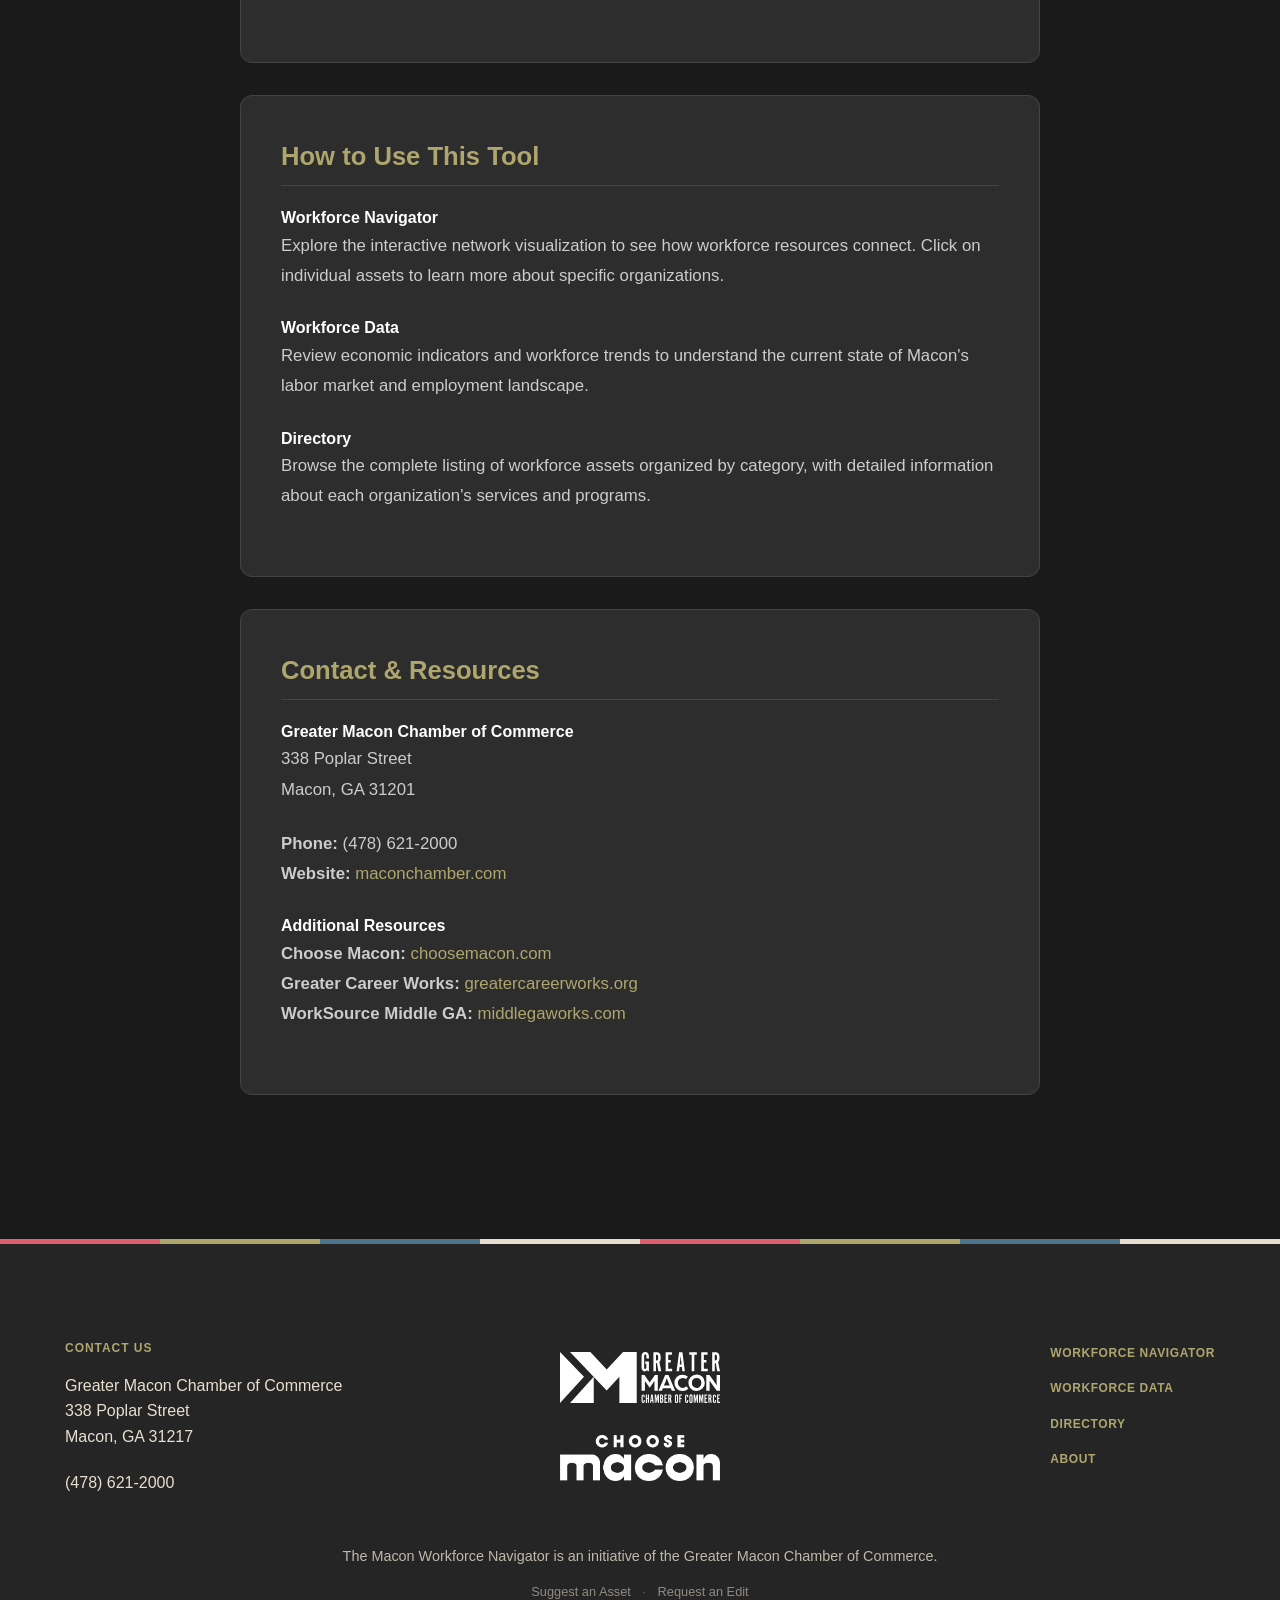
==== commit 2b8a722c: "Add map-only and light-theme embed options, plus an embed-code builder Partners embedding the map wa" ====
--- a/about.html
+++ b/about.html
@@ -60,17 +60,38 @@
                 <section class="about-section">
                     <h3>Embed This Map on Your Site</h3>
                     <p>Partners are welcome to embed the live Workforce Navigator map on their own website using an <code>&lt;iframe&gt;</code>. The embedded map stays in sync automatically — any updates published here appear in the embed with no extra work.</p>
-                    <p>Add the following HTML wherever you want the map to appear:</p>
-                    <pre class="embed-code"><code>&lt;iframe
-    src="https://maconworkforce.com/"
-    title="Macon Workforce Navigator"
-    style="width: 100%; height: 800px; border: 0;"
-    loading="lazy"&gt;
-&lt;/iframe&gt;</code></pre>
+
+                    <div class="embed-builder">
+                        <div class="embed-builder-controls">
+                            <label class="form-checkbox-label embed-builder-checkbox">
+                                <input type="checkbox" id="embed-opt-map-only">
+                                Map only (hide site header &amp; footer)
+                            </label>
+                            <div class="form-field embed-builder-field">
+                                <label class="form-label" for="embed-opt-theme">Theme</label>
+                                <select class="form-select" id="embed-opt-theme">
+                                    <option value="dark" selected>Dark (default)</option>
+                                    <option value="light">Light</option>
+                                </select>
+                            </div>
+                            <div class="form-field embed-builder-field">
+                                <label class="form-label" for="embed-opt-height">Height (px)</label>
+                                <input class="form-input" type="number" id="embed-opt-height" value="800" min="300" max="2000" step="10">
+                            </div>
+                        </div>
+
+                        <p>Your embed code:</p>
+                        <pre class="embed-code"><code id="embed-snippet"></code></pre>
+                        <button type="button" class="control-btn embed-copy-btn" id="embed-copy-btn">Copy Code</button>
+
+                        <p class="embed-preview-label">Live preview — reflects the settings above:</p>
+                        <iframe id="embed-preview" class="embed-preview-frame" title="Embed preview" src="index.html"></iframe>
+                    </div>
+
                     <p>Notes on embedding:</p>
                     <ul>
-                        <li>Set a fixed pixel <code>height</code> (800px works well on most layouts) — the map does not currently resize to fit its container, so keep the iframe tall enough for the network graph and its category legend.</li>
-                        <li>The embedded page includes the full site header, navigation, and footer since there's no stripped-down embed view yet. If you need a chrome-less version for a tighter embed, let us know and we can look into adding one.</li>
+                        <li>The map only resizes to fill its iframe automatically — set whatever <code>height</code> fits your layout (a fixed pixel value works better than a percentage, since the iframe itself doesn't know your page's available height).</li>
+                        <li>Light theme is tuned for the map and its own controls (search, zoom, node labels). It doesn't need "Map only" checked — you can preview it against the full site chrome too, though partners typically use the two together.</li>
                         <li>The map requires JavaScript and loads its data from this site, so the embedding page must allow cross-origin iframes (this is the default for most site builders and CMSs).</li>
                     </ul>
                 </section>
@@ -173,6 +194,7 @@
             </div>
         </div>
     </footer>
+    <script src="js/embed-builder.js"></script>
     <script src="js/nav.js"></script>
 </body>
 </html>
--- a/css/theme.css
+++ b/css/theme.css
@@ -42,6 +42,30 @@
     --color-node-group:      #4a9eff;   /* Major-group nodes */
     --color-node-asset:      #66bb6a;   /* Asset leaf nodes */
 
+    /* ===== NODE RENDERING (D3 map, drawn in js/viz-engine.js) =====
+       These back js/viz-engine.js's resolveThemeColors() helper. Dark
+       values here match what used to be hardcoded hex directly in the JS,
+       so the no-theme-param default is provably unchanged. */
+    --color-node-label:         #ffffff;
+    --color-node-label-shadow:  rgba(0, 0, 0, 0.8);
+    --color-node-hub-fill:      #3a3a3a;
+    --color-node-hub-stroke:    #888888;
+    --color-node-hub-mark:      #cccccc;
+    --color-node-asset-stroke:  #e7decf;
+    --color-node-link-default:  #666666;
+
+    /* ===== VIZ FLOATING CHROME (search box, zoom/fullscreen controls,
+       info panel, SVG canvas background) — css/viz.css ===== */
+    --viz-control-bg:        rgba(0, 0, 0, 0.75);
+    --viz-control-border:    rgba(255, 255, 255, 0.3);
+    --viz-control-hover-bg:  rgba(60, 60, 60, 0.9);
+    --viz-panel-bg:          rgba(22, 22, 22, 0.96);
+    --viz-panel-header-bg:   rgba(28, 28, 28, 0.99);
+    --viz-svg-bg-inner:      #2f2f33;
+    --viz-svg-bg-dot:        rgba(255, 255, 255, 0.05);
+    --viz-slider-track:      rgba(255, 255, 255, 0.25);
+    --viz-slider-thumb:      rgba(255, 255, 255, 0.85);
+
     /* ===== FOOTER (Chamber brand chrome — matches choosemacon.com) ===== */
     --footer-bg:             #252525;   /* Footer background */
     --footer-bg-bar:         #201f1f;   /* Darker sub-bar along the bottom edge */
@@ -81,3 +105,46 @@
     --transition-fast:       0.2s ease;
     --transition-base:       0.3s ease;
 }
+
+/* ================================================================
+   LIGHT THEME — opt-in via ?theme=light (see the inline script at the
+   top of index.html's <body>), for partners embedding the map who want
+   it to match a light-colored host page. Scoped in practice to what's
+   actually visible in a map-only embed (network graph + its own floating
+   controls) — see css/viz.css for where these get used. Header/footer
+   pick these up too since they already use var(--color-*) tokens, but
+   that combination isn't the primary target and hasn't been visually
+   tuned as carefully as the map itself.
+   ================================================================ */
+:root[data-theme="light"] {
+    --color-bg-page:         #f4f4f4;
+    --color-bg-surface:      #ffffff;
+    --color-bg-surface-deep: #eceff1;
+    --color-bg-surface-mid:  #eceff1;
+
+    --color-border:          #dcdcdc;
+    --color-border-subtle:   #e2e2e2;
+    --color-border-control:  #bbbbbb;
+
+    --color-text-primary:    #1a1a1a;
+    --color-text-secondary:  #444444;
+    --color-text-muted:      #6b6b6b;
+
+    --color-node-label:         #1a1a1a;
+    --color-node-label-shadow:  rgba(255, 255, 255, 0.85);
+    --color-node-hub-fill:      #e2e2e2;
+    --color-node-hub-stroke:    #8f8f8f;
+    --color-node-hub-mark:      #555555;
+    --color-node-asset-stroke:  #a9895f;
+    --color-node-link-default:  #a3a3a3;
+
+    --viz-control-bg:        rgba(255, 255, 255, 0.85);
+    --viz-control-border:    rgba(0, 0, 0, 0.15);
+    --viz-control-hover-bg:  rgba(225, 225, 225, 0.95);
+    --viz-panel-bg:          rgba(255, 255, 255, 0.97);
+    --viz-panel-header-bg:   rgba(245, 245, 245, 0.99);
+    --viz-svg-bg-inner:      #e6e6ea;
+    --viz-svg-bg-dot:        rgba(0, 0, 0, 0.05);
+    --viz-slider-track:      rgba(0, 0, 0, 0.2);
+    --viz-slider-thumb:      rgba(0, 0, 0, 0.75);
+}
--- a/css/main.css
+++ b/css/main.css
@@ -47,6 +47,15 @@
     display: flex;
     justify-content: space-between;
     align-items: center;
+}
+
+/* Chrome-less embed mode — set by the inline script at the top of index.html
+   when the page is loaded with ?embed=1 (e.g. from a partner site's iframe) */
+body.embed-mode .main-header,
+body.embed-mode .main-footer,
+body.embed-mode .viz-header,
+body.embed-mode .directory-link {
+    display: none;
 }
 
 /* ===== HAMBURGER BUTTON ===== */
@@ -925,6 +934,46 @@
     border-radius: 4px;
 }
 
+/* ===== EMBED BUILDER (About page) ===== */
+.embed-builder-controls {
+    display: flex;
+    flex-wrap: wrap;
+    align-items: flex-end;
+    gap: 1.25rem;
+    background: var(--color-bg-surface-deep);
+    border: 1px solid var(--color-border);
+    border-radius: var(--radius-md);
+    padding: 1.2rem 1.5rem;
+    margin-bottom: 1.5rem;
+}
+
+.embed-builder-field {
+    margin-bottom: 0;
+    min-width: 140px;
+}
+
+.embed-builder-checkbox {
+    margin-bottom: 0.4rem;
+}
+
+.embed-copy-btn {
+    margin: 0 0 1.5rem;
+}
+
+.embed-preview-label {
+    color: var(--color-text-secondary);
+    font-size: var(--font-size-sm);
+    margin-bottom: 0.75rem;
+}
+
+.embed-preview-frame {
+    display: block;
+    width: 100%;
+    height: 420px;
+    border: 1px solid var(--color-border);
+    border-radius: var(--radius-md);
+}
+
 .about-section li {
     margin-bottom: 0.8rem;
     color: var(--color-text-primary);
--- a/css/viz.css
+++ b/css/viz.css
@@ -29,8 +29,8 @@
     /* Layered for depth: the dark vignette plus a fine dot grid for
        texture — flat single-gradient before. */
     background:
-        radial-gradient(circle at center, #2f2f33 0%, var(--color-bg-page) 78%),
-        radial-gradient(rgba(255, 255, 255, 0.05) 1px, transparent 1.4px);
+        radial-gradient(circle at center, var(--viz-svg-bg-inner) 0%, var(--color-bg-page) 78%),
+        radial-gradient(var(--viz-svg-bg-dot) 1px, transparent 1.4px);
     background-size: 100% 100%, 24px 24px;
     background-position: center, center;
     display: block;
@@ -132,8 +132,8 @@
     gap: 0.45rem;
     height: 28px;
     padding: 0 0.65rem;
-    background: rgba(0, 0, 0, 0.75);
-    border: 1px solid rgba(255, 255, 255, 0.3);
+    background: var(--viz-control-bg);
+    border: 1px solid var(--viz-control-border);
     border-radius: var(--radius-pill);
     color: var(--color-text-primary);
     font-size: var(--font-size-sm);
@@ -150,7 +150,7 @@
     -webkit-appearance: none;
     appearance: none;
     height: 3px;
-    background: rgba(255, 255, 255, 0.25);
+    background: var(--viz-slider-track);
     border-radius: 2px;
     outline: none;
 }
@@ -161,7 +161,7 @@
     width: 12px;
     height: 12px;
     border-radius: 50%;
-    background: rgba(255, 255, 255, 0.85);
+    background: var(--viz-slider-thumb);
     cursor: pointer;
 }
 
@@ -170,13 +170,13 @@
     height: 12px;
     border: none;
     border-radius: 50%;
-    background: rgba(255, 255, 255, 0.85);
+    background: var(--viz-slider-thumb);
     cursor: pointer;
 }
 
 .fs-slider::-moz-range-track {
     height: 3px;
-    background: rgba(255, 255, 255, 0.25);
+    background: var(--viz-slider-track);
     border-radius: 2px;
 }
 
@@ -190,8 +190,8 @@
 .fs-reset-btn {
     height: 28px;
     padding: 0 0.65rem;
-    background: rgba(0, 0, 0, 0.75);
-    border: 1px solid rgba(255, 255, 255, 0.3);
+    background: var(--viz-control-bg);
+    border: 1px solid var(--viz-control-border);
     border-radius: var(--radius-pill);
     color: var(--color-text-primary);
     font-size: var(--font-size-sm);
@@ -201,7 +201,7 @@
     line-height: 1;
 }
 
-.fs-reset-btn:hover { background: rgba(60, 60, 60, 0.9); }
+.fs-reset-btn:hover { background: var(--viz-control-hover-bg); }
 
 /* ===== MAP SEARCH ===== */
 .viz-search {
@@ -240,8 +240,8 @@
     display: flex;
     align-items: center;
     gap: 0.25rem;
-    background: rgba(0, 0, 0, 0.75);
-    border: 1px solid rgba(255, 255, 255, 0.3);
+    background: var(--viz-control-bg);
+    border: 1px solid var(--viz-control-border);
     border-radius: 6px;
     padding: 0 0.35rem 0 0.65rem;
     transition: border-color var(--transition-fast);
@@ -271,8 +271,8 @@
     padding: 0.25rem 0;
     max-height: 220px;
     overflow-y: auto;
-    background: rgba(0, 0, 0, 0.9);
-    border: 1px solid rgba(255, 255, 255, 0.3);
+    background: var(--viz-panel-bg);
+    border: 1px solid var(--viz-control-border);
     border-radius: 6px;
 }
 
@@ -314,9 +314,9 @@
 
 .viz-fullscreen-btn,
 .viz-zoom-btn {
-    background: rgba(0, 0, 0, 0.75);
-    color: var(--color-text-primary);
-    border: 1px solid rgba(255, 255, 255, 0.3);
+    background: var(--viz-control-bg);
+    color: var(--color-text-primary);
+    border: 1px solid var(--viz-control-border);
     border-radius: var(--radius-pill);
     width: 32px;
     height: 28px;
@@ -328,7 +328,7 @@
 }
 
 .viz-fullscreen-btn:hover,
-.viz-zoom-btn:hover { background: rgba(60, 60, 60, 0.9); }
+.viz-zoom-btn:hover { background: var(--viz-control-hover-bg); }
 
 /* Touch devices: larger tap targets for zoom controls */
 @media (pointer: coarse) {
@@ -349,7 +349,7 @@
     left: 0;
     right: 0;
     max-height: 45%;
-    background: rgba(22, 22, 22, 0.96);
+    background: var(--viz-panel-bg);
     border-top: 1px solid var(--color-border-subtle);
     z-index: 30;
     overflow-y: auto;
@@ -400,7 +400,7 @@
     border-bottom: 1px solid var(--color-border);
     position: sticky;
     top: 0;
-    background: rgba(28, 28, 28, 0.99);
+    background: var(--viz-panel-header-bg);
 }
 
 .viz-info-header h3 {
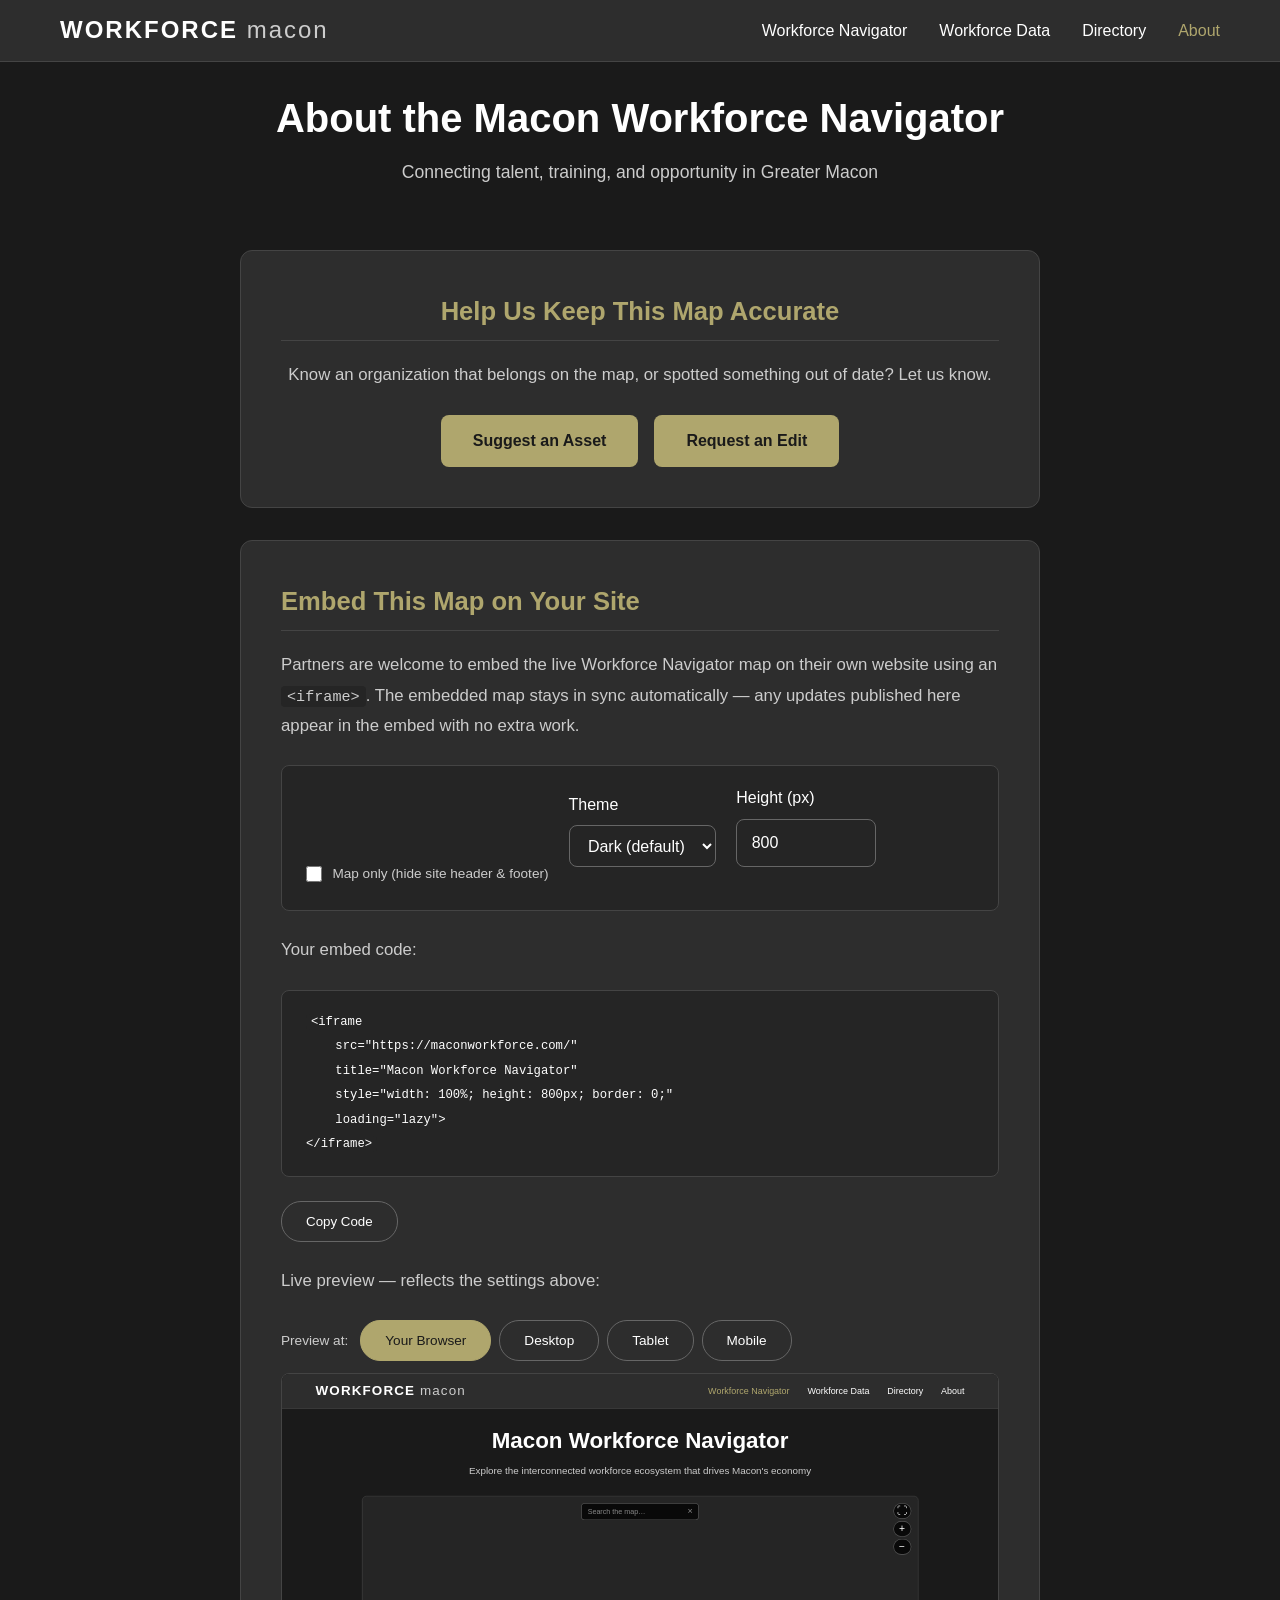
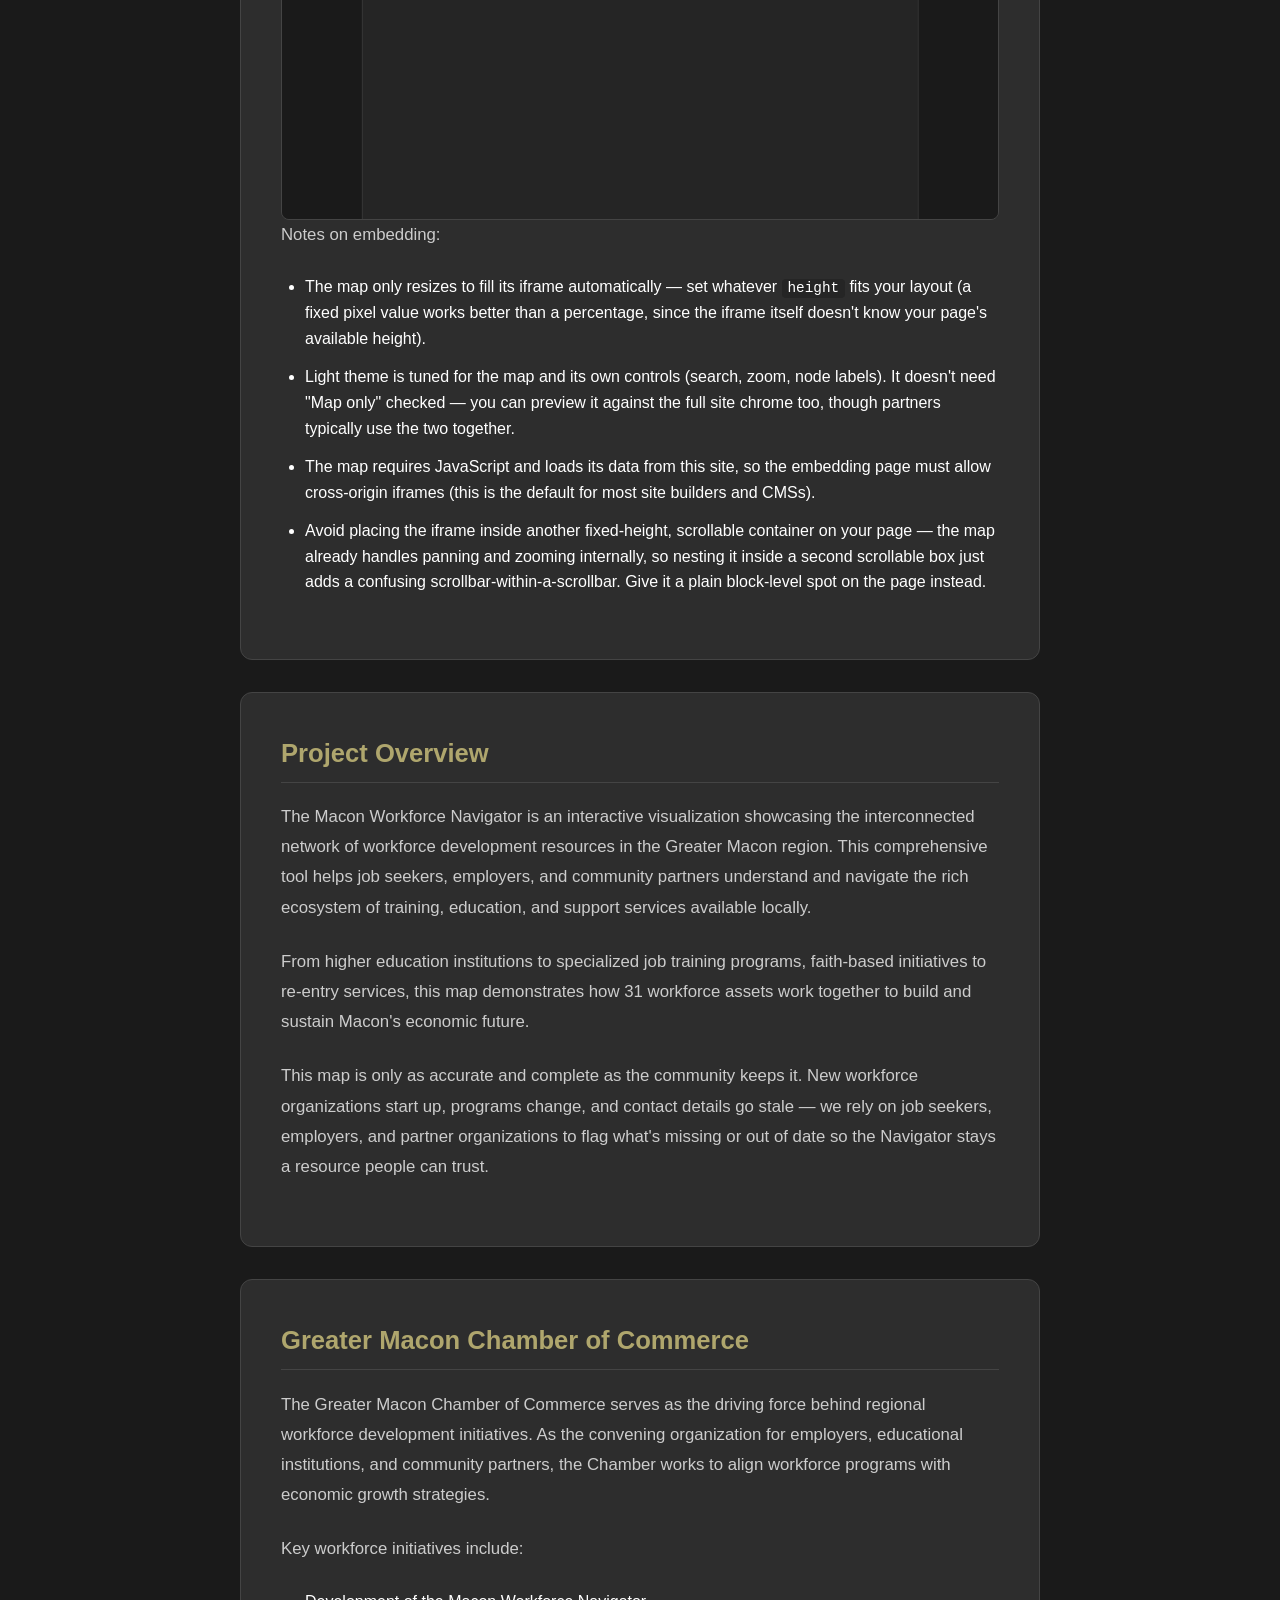
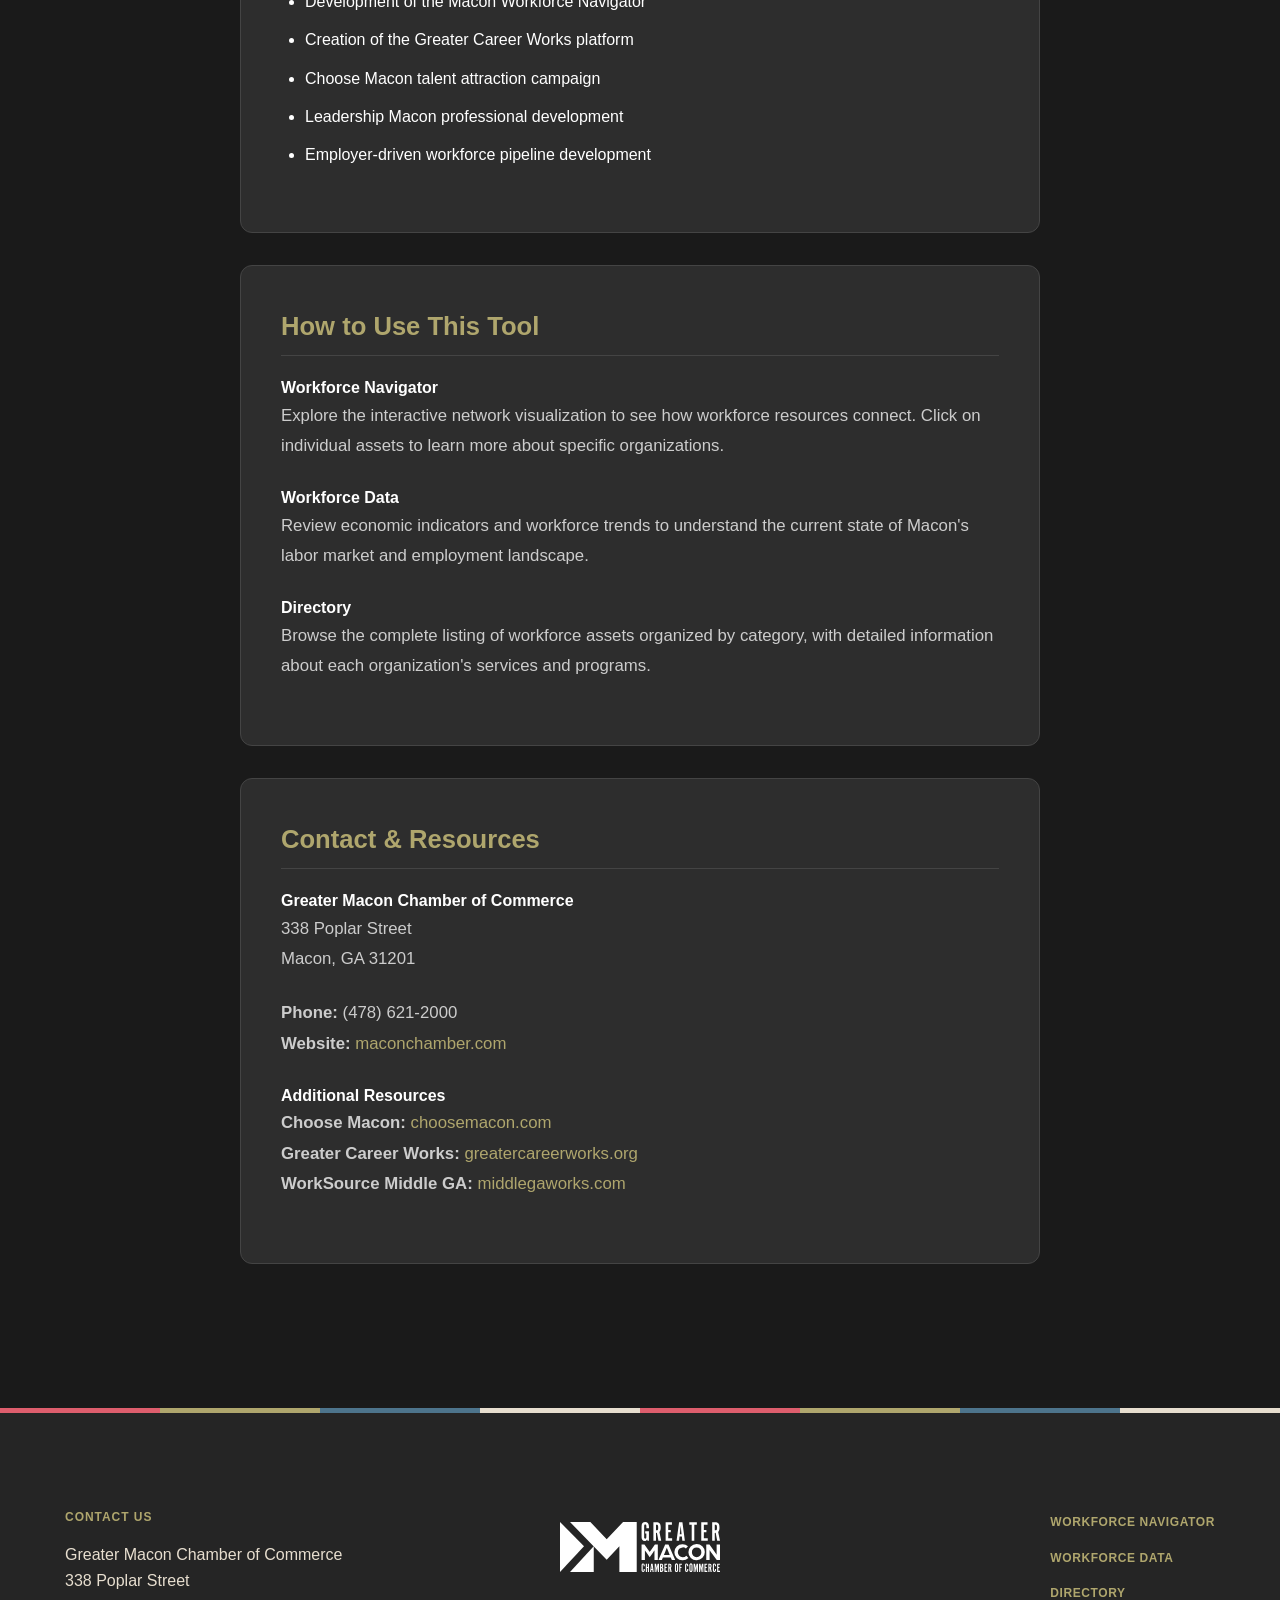
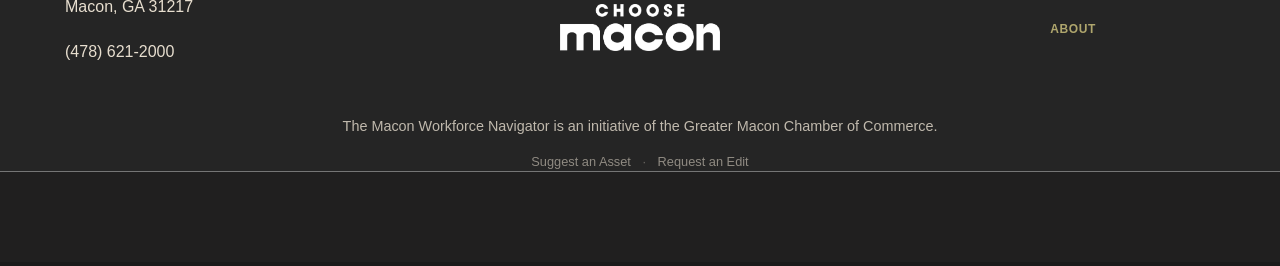
==== commit 9962c52a: "Fix embed preview always rendering mobile layout; add breakpoint presets The live preview iframe sit" ====
--- a/about.html
+++ b/about.html
@@ -85,7 +85,16 @@
                         <button type="button" class="control-btn embed-copy-btn" id="embed-copy-btn">Copy Code</button>
 
                         <p class="embed-preview-label">Live preview — reflects the settings above:</p>
-                        <iframe id="embed-preview" class="embed-preview-frame" title="Embed preview" src="index.html"></iframe>
+                        <div class="embed-preview-toolbar">
+                            <span class="embed-preview-toolbar-label">Preview at:</span>
+                            <button type="button" class="control-btn embed-preview-preset active" data-width="auto">Your Browser</button>
+                            <button type="button" class="control-btn embed-preview-preset" data-width="1280">Desktop</button>
+                            <button type="button" class="control-btn embed-preview-preset" data-width="768">Tablet</button>
+                            <button type="button" class="control-btn embed-preview-preset" data-width="375">Mobile</button>
+                        </div>
+                        <div class="embed-preview-wrap" id="embed-preview-wrap">
+                            <iframe id="embed-preview" class="embed-preview-frame" title="Embed preview" src="index.html"></iframe>
+                        </div>
                     </div>
 
                     <p>Notes on embedding:</p>
@@ -93,6 +102,7 @@
                         <li>The map only resizes to fill its iframe automatically — set whatever <code>height</code> fits your layout (a fixed pixel value works better than a percentage, since the iframe itself doesn't know your page's available height).</li>
                         <li>Light theme is tuned for the map and its own controls (search, zoom, node labels). It doesn't need "Map only" checked — you can preview it against the full site chrome too, though partners typically use the two together.</li>
                         <li>The map requires JavaScript and loads its data from this site, so the embedding page must allow cross-origin iframes (this is the default for most site builders and CMSs).</li>
+                        <li>Avoid placing the iframe inside another fixed-height, scrollable container on your page — the map already handles panning and zooming internally, so nesting it inside a second scrollable box just adds a confusing scrollbar-within-a-scrollbar. Give it a plain block-level spot on the page instead.</li>
                     </ul>
                 </section>
 
--- a/css/main.css
+++ b/css/main.css
@@ -966,12 +966,45 @@
     margin-bottom: 0.75rem;
 }
 
+.embed-preview-toolbar {
+    display: flex;
+    flex-wrap: wrap;
+    align-items: center;
+    gap: 0.5rem;
+    margin-bottom: 0.75rem;
+}
+
+.embed-preview-toolbar-label {
+    color: var(--color-text-secondary);
+    font-size: var(--font-size-sm);
+    margin-right: 0.25rem;
+}
+
+.embed-preview-preset {
+    padding: 0.4rem 0.9rem;
+    font-size: var(--font-size-sm);
+}
+
+.embed-preview-preset.active,
+.embed-preview-preset.active:hover {
+    background: var(--color-accent);
+    color: var(--color-bg-page);
+    border-color: var(--color-accent);
+}
+
+/* Sized by js/embed-builder.js's layoutPreview() to exactly match the
+   scaled-down iframe — overflow:hidden is just a subpixel-rounding safety
+   net, not something that should ever actually clip/scroll. */
+.embed-preview-wrap {
+    overflow: hidden;
+    border: 1px solid var(--color-border);
+    border-radius: var(--radius-md);
+}
+
 .embed-preview-frame {
     display: block;
-    width: 100%;
-    height: 420px;
-    border: 1px solid var(--color-border);
-    border-radius: var(--radius-md);
+    border: 0;
+    transform-origin: top left;
 }
 
 .about-section li {
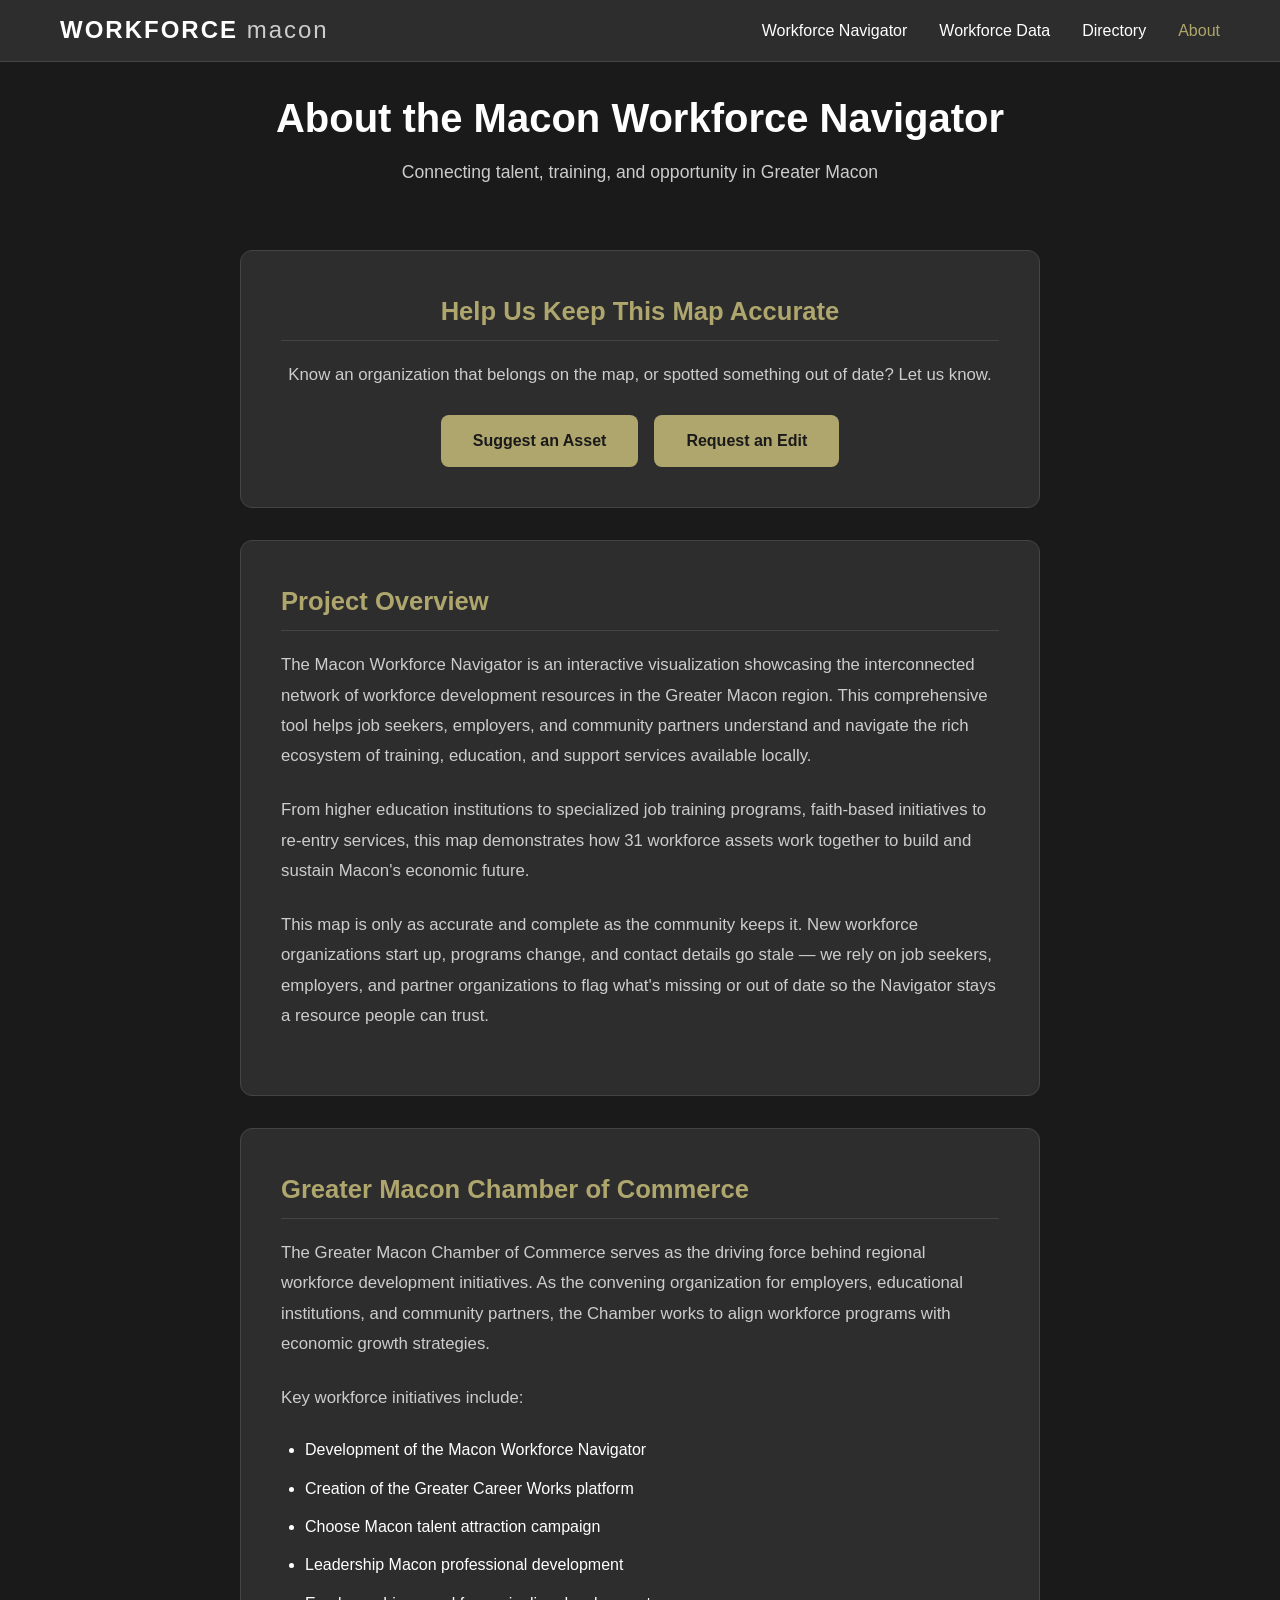
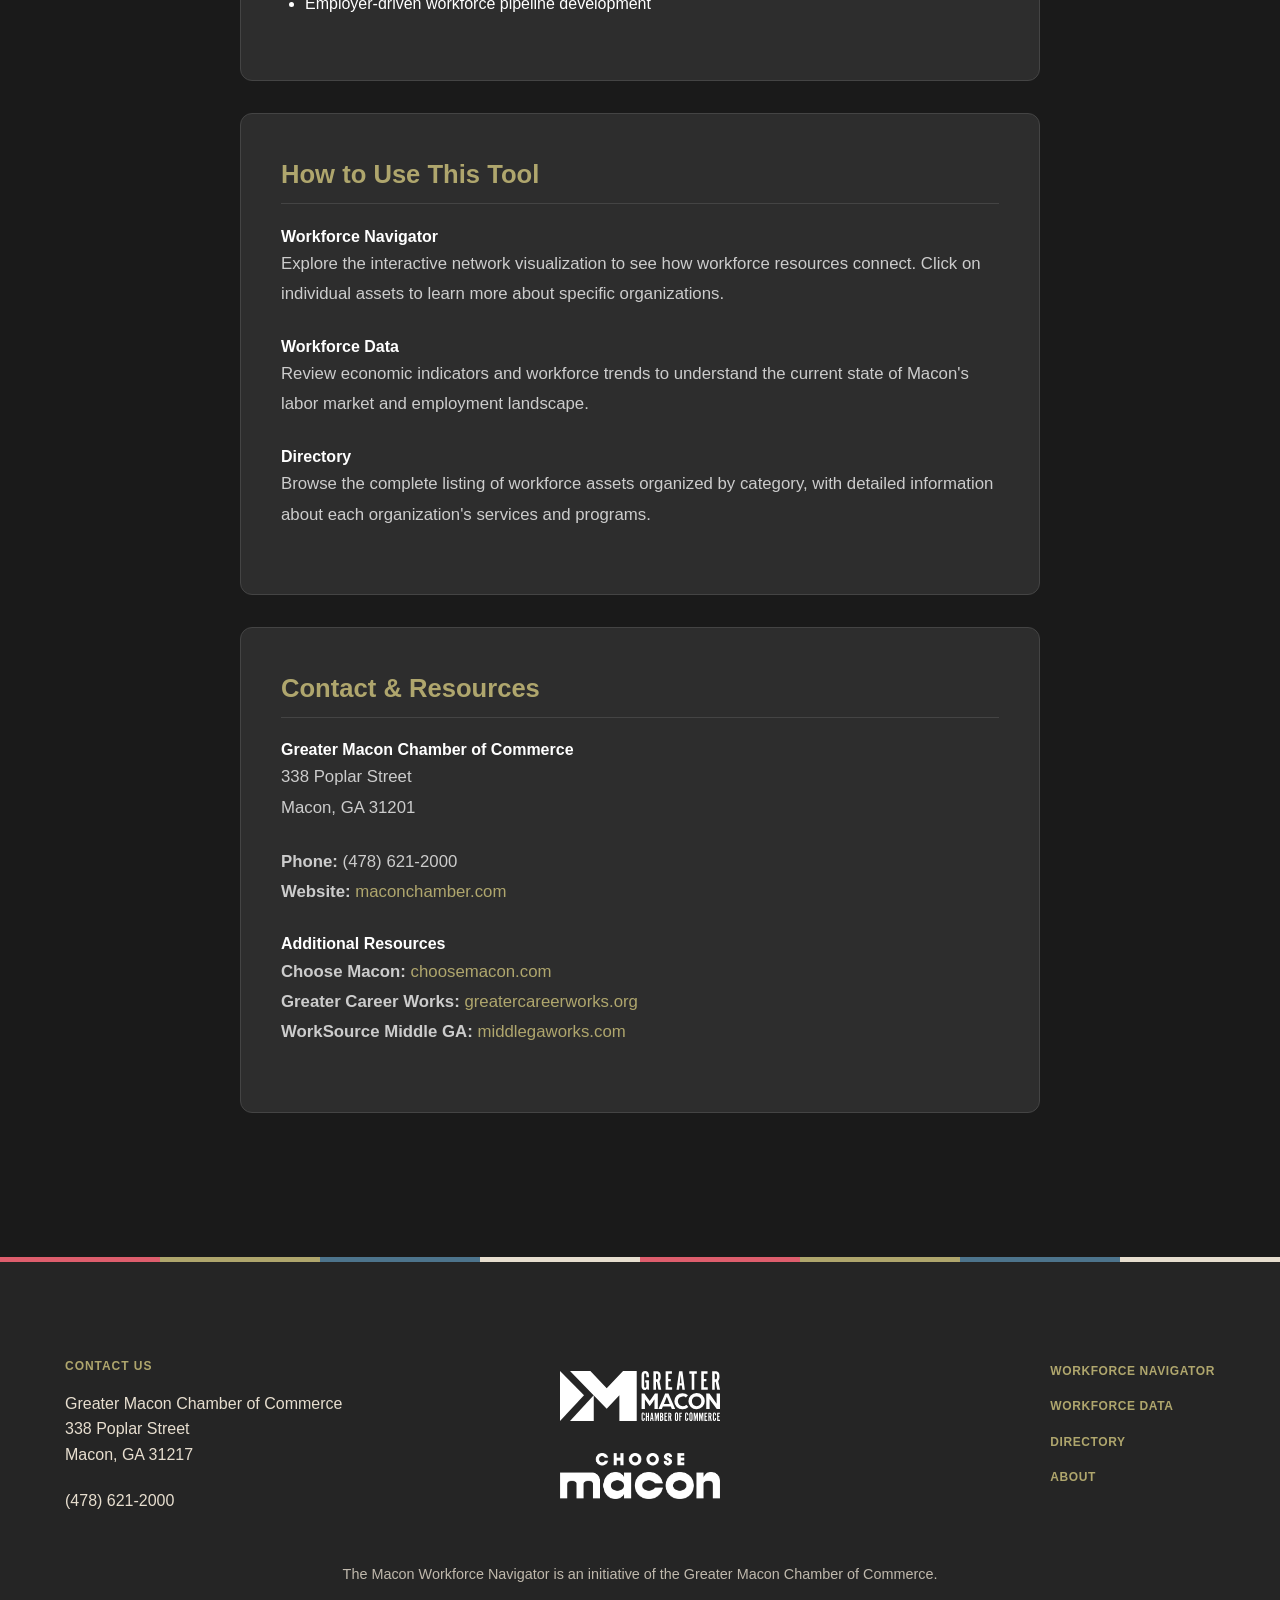
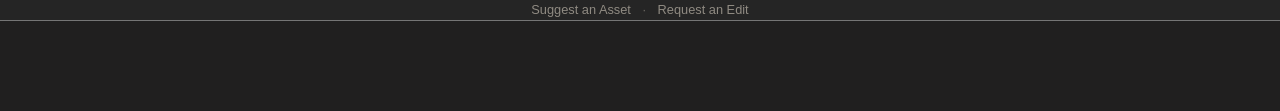
==== commit 2c2cf45d: "Remove the embed instructions/builder section from the About page Drops the "Embed This Map on Your " ====
--- a/about.html
+++ b/about.html
@@ -55,55 +55,6 @@
                         <a href="submit-asset.html" class="cta-btn">Suggest an Asset</a>
                         <a href="request-edit.html" class="cta-btn">Request an Edit</a>
                     </div>
-                </section>
-
-                <section class="about-section">
-                    <h3>Embed This Map on Your Site</h3>
-                    <p>Partners are welcome to embed the live Workforce Navigator map on their own website using an <code>&lt;iframe&gt;</code>. The embedded map stays in sync automatically — any updates published here appear in the embed with no extra work.</p>
-
-                    <div class="embed-builder">
-                        <div class="embed-builder-controls">
-                            <label class="form-checkbox-label embed-builder-checkbox">
-                                <input type="checkbox" id="embed-opt-map-only">
-                                Map only (hide site header &amp; footer)
-                            </label>
-                            <div class="form-field embed-builder-field">
-                                <label class="form-label" for="embed-opt-theme">Theme</label>
-                                <select class="form-select" id="embed-opt-theme">
-                                    <option value="dark" selected>Dark (default)</option>
-                                    <option value="light">Light</option>
-                                </select>
-                            </div>
-                            <div class="form-field embed-builder-field">
-                                <label class="form-label" for="embed-opt-height">Height (px)</label>
-                                <input class="form-input" type="number" id="embed-opt-height" value="800" min="300" max="2000" step="10">
-                            </div>
-                        </div>
-
-                        <p>Your embed code:</p>
-                        <pre class="embed-code"><code id="embed-snippet"></code></pre>
-                        <button type="button" class="control-btn embed-copy-btn" id="embed-copy-btn">Copy Code</button>
-
-                        <p class="embed-preview-label">Live preview — reflects the settings above:</p>
-                        <div class="embed-preview-toolbar">
-                            <span class="embed-preview-toolbar-label">Preview at:</span>
-                            <button type="button" class="control-btn embed-preview-preset active" data-width="auto">Your Browser</button>
-                            <button type="button" class="control-btn embed-preview-preset" data-width="1280">Desktop</button>
-                            <button type="button" class="control-btn embed-preview-preset" data-width="768">Tablet</button>
-                            <button type="button" class="control-btn embed-preview-preset" data-width="375">Mobile</button>
-                        </div>
-                        <div class="embed-preview-wrap" id="embed-preview-wrap">
-                            <iframe id="embed-preview" class="embed-preview-frame" title="Embed preview" src="index.html"></iframe>
-                        </div>
-                    </div>
-
-                    <p>Notes on embedding:</p>
-                    <ul>
-                        <li>The map only resizes to fill its iframe automatically — set whatever <code>height</code> fits your layout (a fixed pixel value works better than a percentage, since the iframe itself doesn't know your page's available height).</li>
-                        <li>Light theme is tuned for the map and its own controls (search, zoom, node labels). It doesn't need "Map only" checked — you can preview it against the full site chrome too, though partners typically use the two together.</li>
-                        <li>The map requires JavaScript and loads its data from this site, so the embedding page must allow cross-origin iframes (this is the default for most site builders and CMSs).</li>
-                        <li>Avoid placing the iframe inside another fixed-height, scrollable container on your page — the map already handles panning and zooming internally, so nesting it inside a second scrollable box just adds a confusing scrollbar-within-a-scrollbar. Give it a plain block-level spot on the page instead.</li>
-                    </ul>
                 </section>
 
                 <section class="about-section">
@@ -204,7 +155,6 @@
             </div>
         </div>
     </footer>
-    <script src="js/embed-builder.js"></script>
     <script src="js/nav.js"></script>
 </body>
 </html>
--- a/css/main.css
+++ b/css/main.css
@@ -909,104 +909,6 @@
     padding-left: 1.5rem;
 }
 
-.embed-code {
-    background: var(--color-bg-surface-deep);
-    border: 1px solid var(--color-border);
-    border-radius: var(--radius-md);
-    padding: 1.2rem 1.5rem;
-    margin: 0 0 1.5rem;
-    overflow-x: auto;
-    font-size: var(--font-size-sm);
-    line-height: var(--line-height-relaxed);
-    color: var(--color-text-primary);
-}
-
-.embed-code code {
-    font-family: 'SFMono-Regular', Consolas, 'Liberation Mono', Menlo, monospace;
-    white-space: pre;
-}
-
-.about-section code {
-    font-family: 'SFMono-Regular', Consolas, 'Liberation Mono', Menlo, monospace;
-    font-size: 0.9em;
-    background: var(--color-bg-surface-deep);
-    padding: 0.1em 0.4em;
-    border-radius: 4px;
-}
-
-/* ===== EMBED BUILDER (About page) ===== */
-.embed-builder-controls {
-    display: flex;
-    flex-wrap: wrap;
-    align-items: flex-end;
-    gap: 1.25rem;
-    background: var(--color-bg-surface-deep);
-    border: 1px solid var(--color-border);
-    border-radius: var(--radius-md);
-    padding: 1.2rem 1.5rem;
-    margin-bottom: 1.5rem;
-}
-
-.embed-builder-field {
-    margin-bottom: 0;
-    min-width: 140px;
-}
-
-.embed-builder-checkbox {
-    margin-bottom: 0.4rem;
-}
-
-.embed-copy-btn {
-    margin: 0 0 1.5rem;
-}
-
-.embed-preview-label {
-    color: var(--color-text-secondary);
-    font-size: var(--font-size-sm);
-    margin-bottom: 0.75rem;
-}
-
-.embed-preview-toolbar {
-    display: flex;
-    flex-wrap: wrap;
-    align-items: center;
-    gap: 0.5rem;
-    margin-bottom: 0.75rem;
-}
-
-.embed-preview-toolbar-label {
-    color: var(--color-text-secondary);
-    font-size: var(--font-size-sm);
-    margin-right: 0.25rem;
-}
-
-.embed-preview-preset {
-    padding: 0.4rem 0.9rem;
-    font-size: var(--font-size-sm);
-}
-
-.embed-preview-preset.active,
-.embed-preview-preset.active:hover {
-    background: var(--color-accent);
-    color: var(--color-bg-page);
-    border-color: var(--color-accent);
-}
-
-/* Sized by js/embed-builder.js's layoutPreview() to exactly match the
-   scaled-down iframe — overflow:hidden is just a subpixel-rounding safety
-   net, not something that should ever actually clip/scroll. */
-.embed-preview-wrap {
-    overflow: hidden;
-    border: 1px solid var(--color-border);
-    border-radius: var(--radius-md);
-}
-
-.embed-preview-frame {
-    display: block;
-    border: 0;
-    transform-origin: top left;
-}
-
 .about-section li {
     margin-bottom: 0.8rem;
     color: var(--color-text-primary);
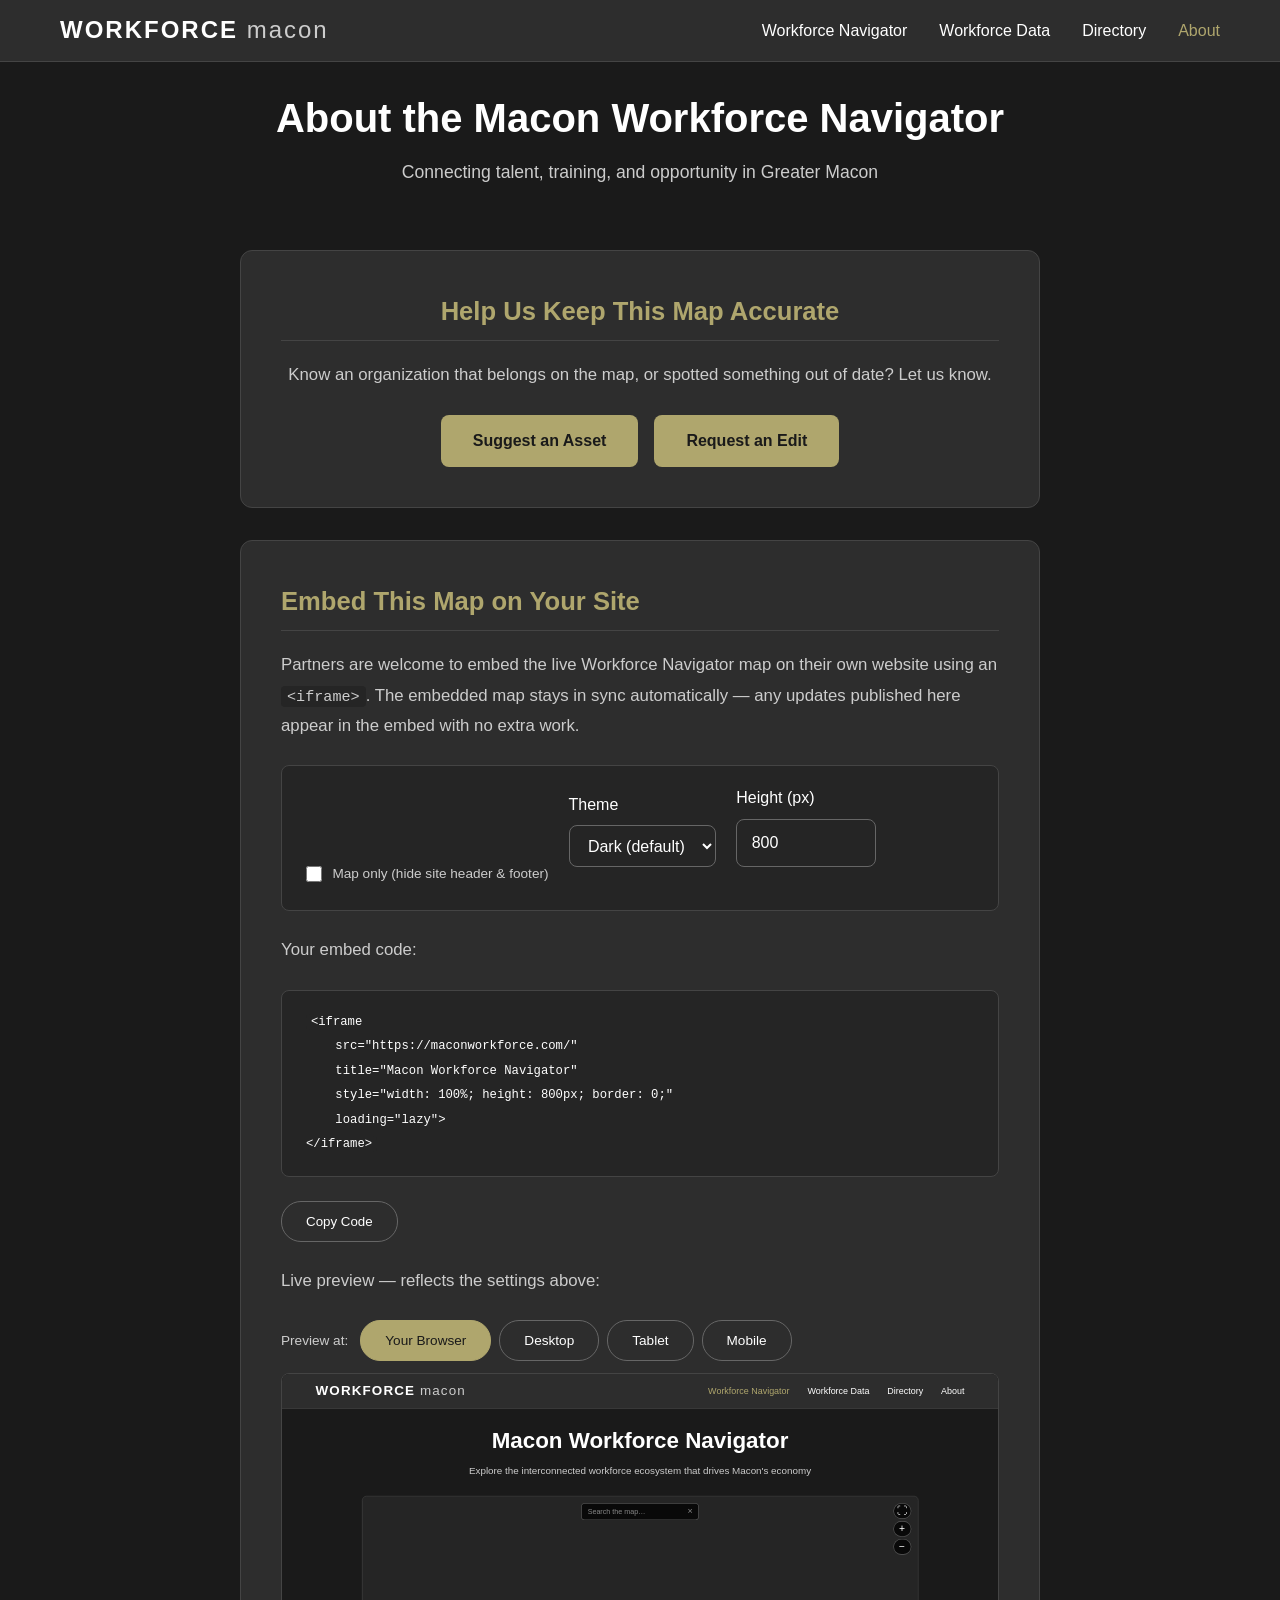
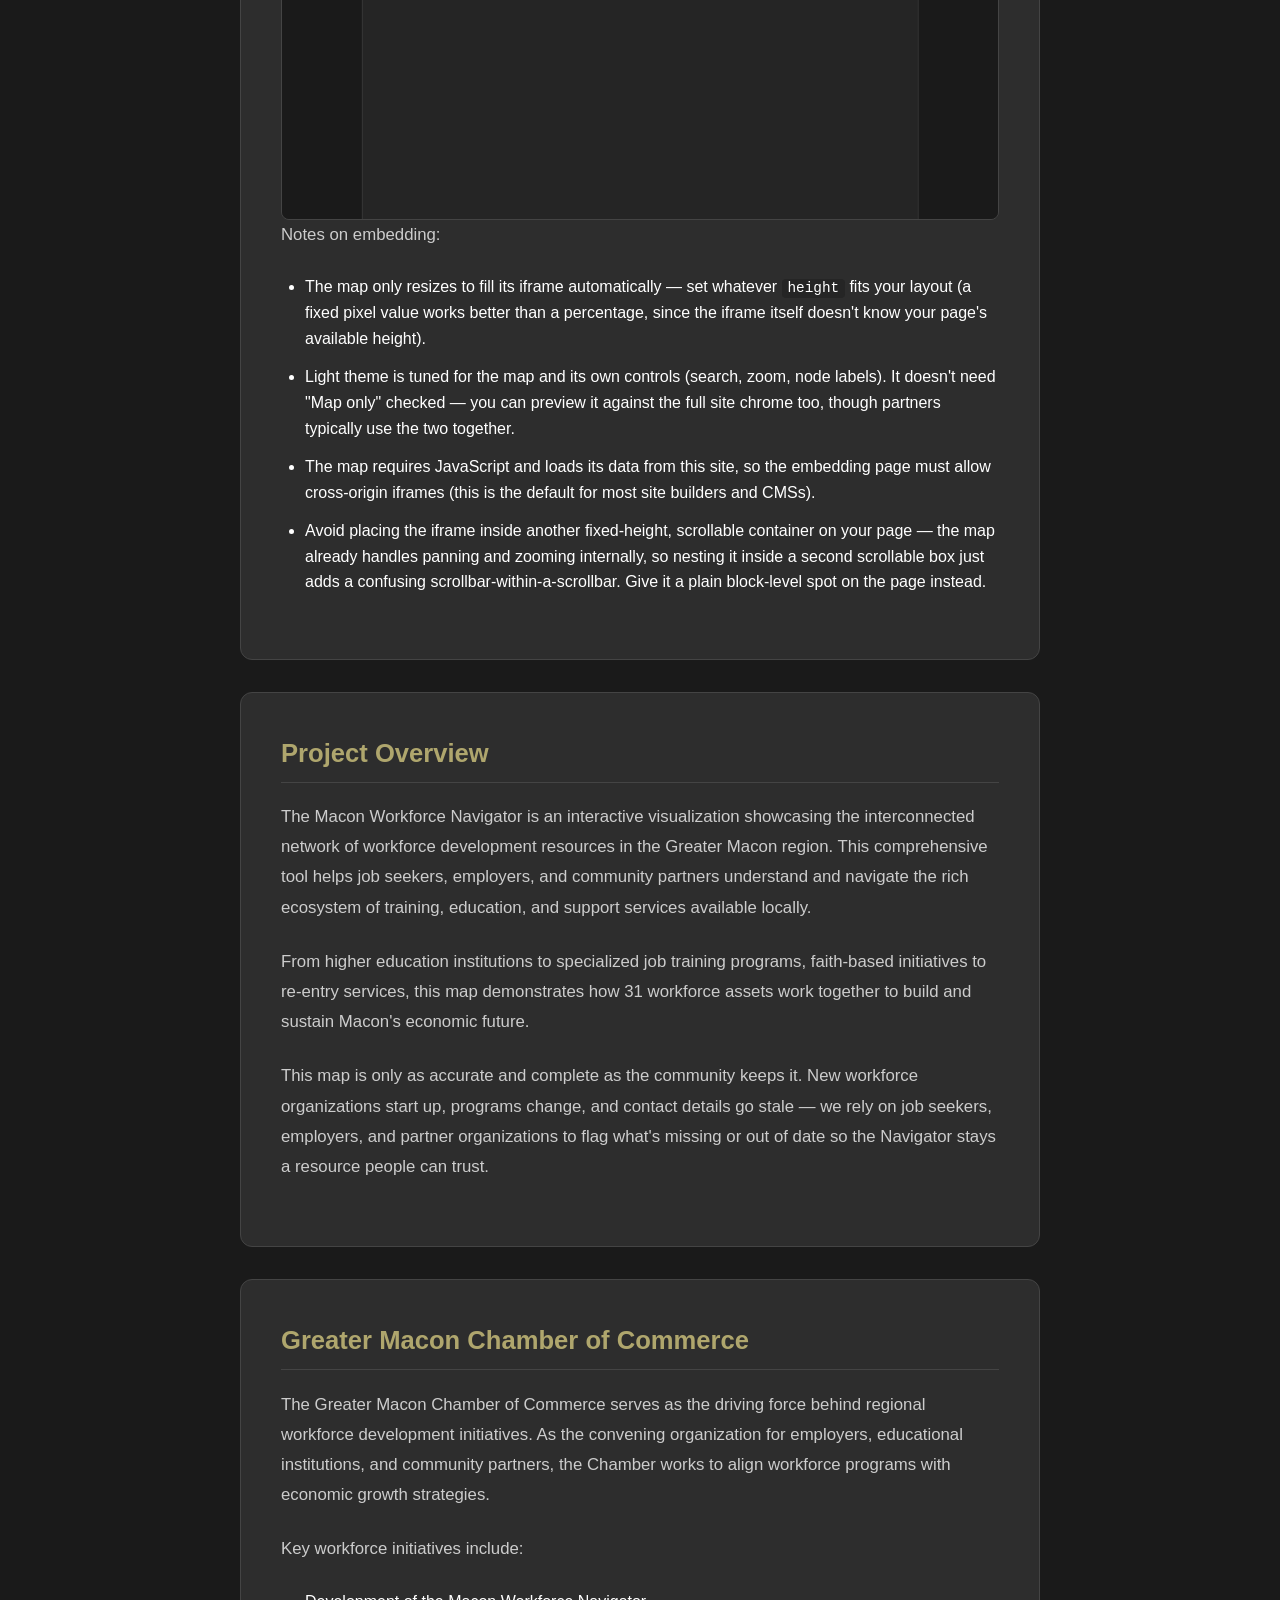
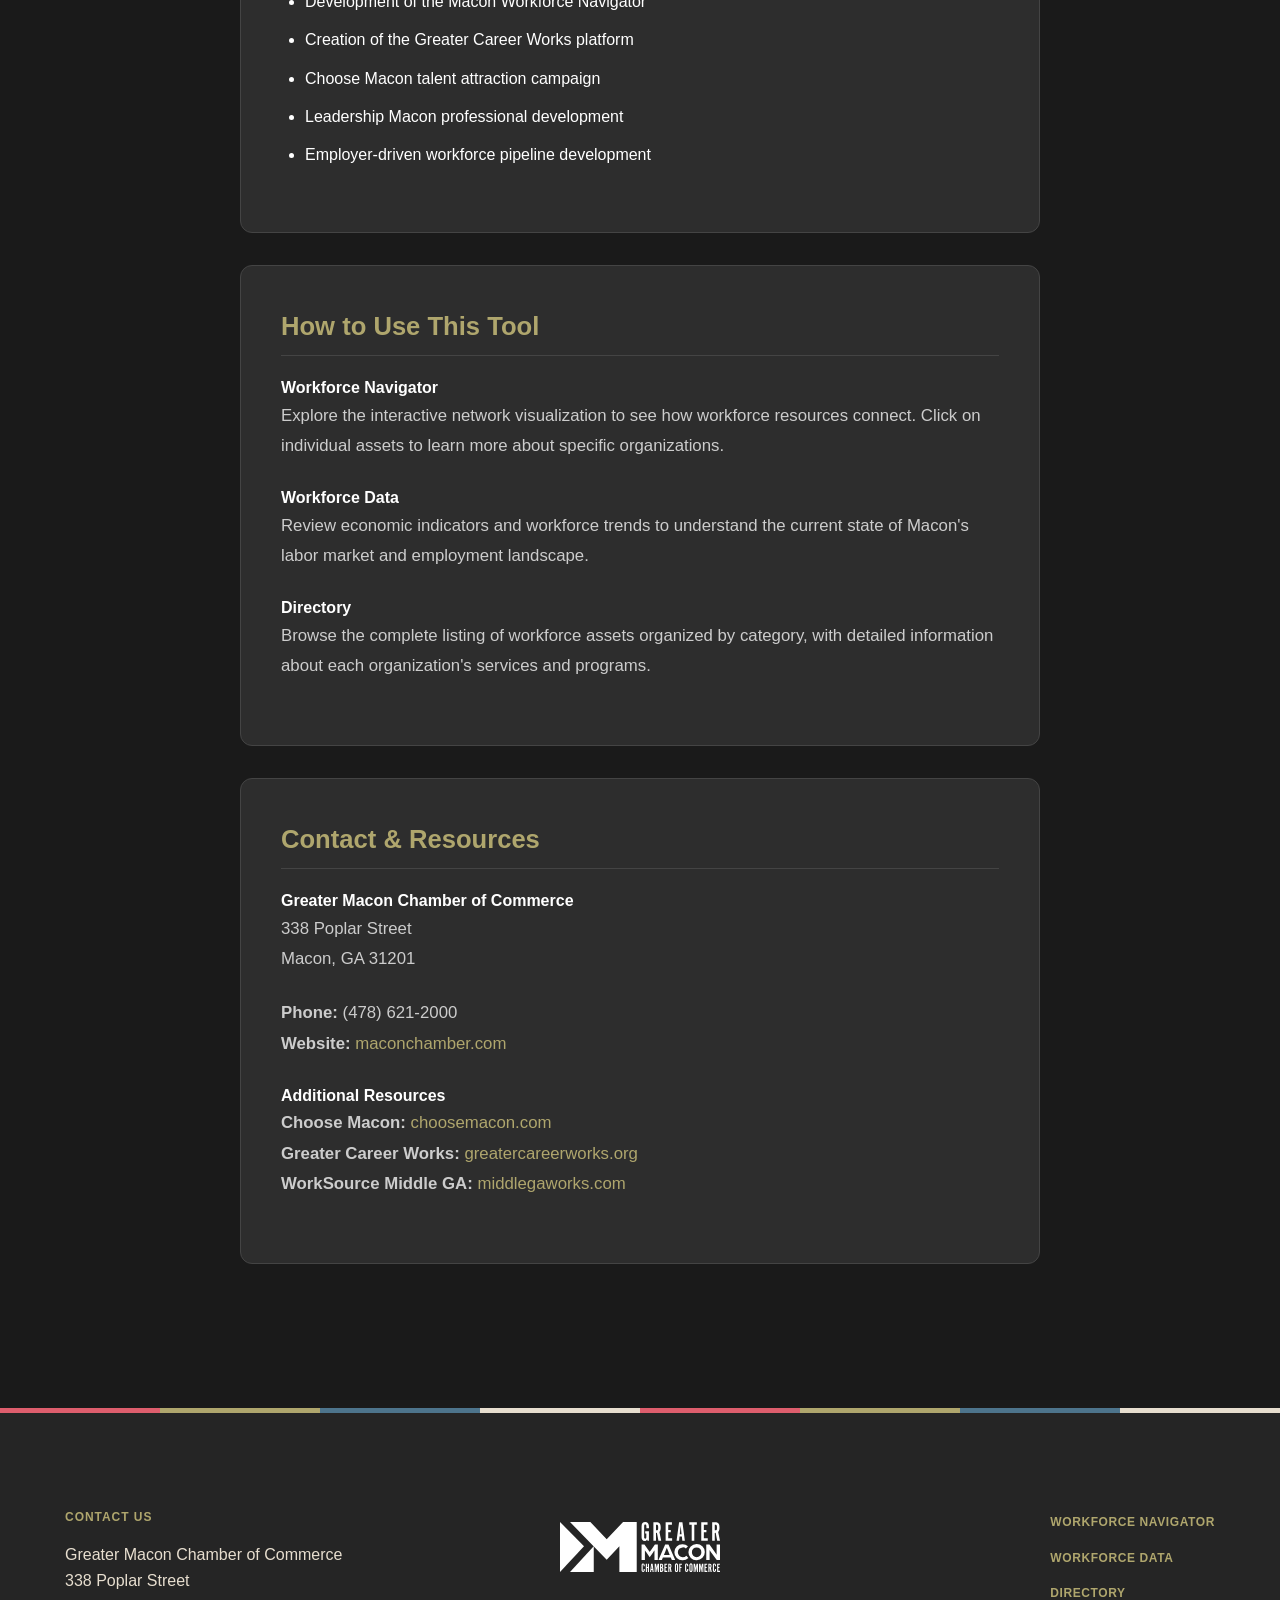
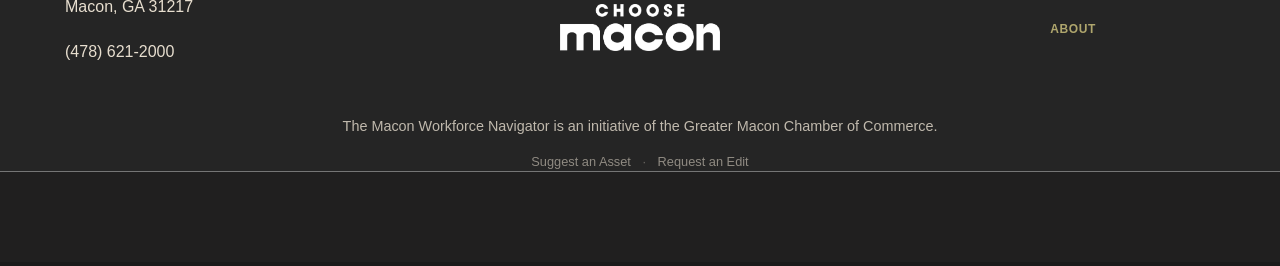
==== commit a239fe0e: "Restore the embed instructions/builder section to the About page This was pulled from the live site " ====
--- a/about.html
+++ b/about.html
@@ -58,6 +58,55 @@
                 </section>
 
                 <section class="about-section">
+                    <h3>Embed This Map on Your Site</h3>
+                    <p>Partners are welcome to embed the live Workforce Navigator map on their own website using an <code>&lt;iframe&gt;</code>. The embedded map stays in sync automatically — any updates published here appear in the embed with no extra work.</p>
+
+                    <div class="embed-builder">
+                        <div class="embed-builder-controls">
+                            <label class="form-checkbox-label embed-builder-checkbox">
+                                <input type="checkbox" id="embed-opt-map-only">
+                                Map only (hide site header &amp; footer)
+                            </label>
+                            <div class="form-field embed-builder-field">
+                                <label class="form-label" for="embed-opt-theme">Theme</label>
+                                <select class="form-select" id="embed-opt-theme">
+                                    <option value="dark" selected>Dark (default)</option>
+                                    <option value="light">Light</option>
+                                </select>
+                            </div>
+                            <div class="form-field embed-builder-field">
+                                <label class="form-label" for="embed-opt-height">Height (px)</label>
+                                <input class="form-input" type="number" id="embed-opt-height" value="800" min="300" max="2000" step="10">
+                            </div>
+                        </div>
+
+                        <p>Your embed code:</p>
+                        <pre class="embed-code"><code id="embed-snippet"></code></pre>
+                        <button type="button" class="control-btn embed-copy-btn" id="embed-copy-btn">Copy Code</button>
+
+                        <p class="embed-preview-label">Live preview — reflects the settings above:</p>
+                        <div class="embed-preview-toolbar">
+                            <span class="embed-preview-toolbar-label">Preview at:</span>
+                            <button type="button" class="control-btn embed-preview-preset active" data-width="auto">Your Browser</button>
+                            <button type="button" class="control-btn embed-preview-preset" data-width="1280">Desktop</button>
+                            <button type="button" class="control-btn embed-preview-preset" data-width="768">Tablet</button>
+                            <button type="button" class="control-btn embed-preview-preset" data-width="375">Mobile</button>
+                        </div>
+                        <div class="embed-preview-wrap" id="embed-preview-wrap">
+                            <iframe id="embed-preview" class="embed-preview-frame" title="Embed preview" src="index.html" allowfullscreen></iframe>
+                        </div>
+                    </div>
+
+                    <p>Notes on embedding:</p>
+                    <ul>
+                        <li>The map only resizes to fill its iframe automatically — set whatever <code>height</code> fits your layout (a fixed pixel value works better than a percentage, since the iframe itself doesn't know your page's available height).</li>
+                        <li>Light theme is tuned for the map and its own controls (search, zoom, node labels). It doesn't need "Map only" checked — you can preview it against the full site chrome too, though partners typically use the two together.</li>
+                        <li>The map requires JavaScript and loads its data from this site, so the embedding page must allow cross-origin iframes (this is the default for most site builders and CMSs).</li>
+                        <li>Avoid placing the iframe inside another fixed-height, scrollable container on your page — the map already handles panning and zooming internally, so nesting it inside a second scrollable box just adds a confusing scrollbar-within-a-scrollbar. Give it a plain block-level spot on the page instead.</li>
+                    </ul>
+                </section>
+
+                <section class="about-section">
                     <h3>Project Overview</h3>
                     <p>The Macon Workforce Navigator is an interactive visualization showcasing the interconnected network of workforce development resources in the Greater Macon region. This comprehensive tool helps job seekers, employers, and community partners understand and navigate the rich ecosystem of training, education, and support services available locally.</p>
 
@@ -155,6 +204,7 @@
             </div>
         </div>
     </footer>
+    <script src="js/embed-builder.js"></script>
     <script src="js/nav.js"></script>
 </body>
 </html>
--- a/css/main.css
+++ b/css/main.css
@@ -7,6 +7,7 @@
 
 html {
     scroll-behavior: smooth;
+    height: 100%;
 }
 
 body {
@@ -56,6 +57,53 @@
 body.embed-mode .viz-header,
 body.embed-mode .directory-link {
     display: none;
+}
+
+/* Map-only shouldn't just be the normal page with header/footer text
+   stripped out — it should fill the entire iframe with nothing but the
+   map's own container (search, zoom, fullscreen expand, its border) and
+   no leftover page padding/max-width around it. The Node Size/Hub
+   Distance/Reset row stays visible (unlike the fullscreen-only copy) since
+   map-only viewers need a way to adjust the map without also going
+   fullscreen — .viz-container is flex:1 so it still fills whatever space
+   is left after this row's own natural height. */
+body.embed-mode {
+    height: 100%;
+    display: flex;
+    flex-direction: column;
+}
+
+body.embed-mode .main-content {
+    flex: 1;
+    min-height: 0;
+    padding: 0;
+    display: flex;
+}
+
+body.embed-mode .visualization-section {
+    flex: 1;
+    min-height: 0;
+    max-width: none;
+    margin: 0;
+    display: flex;
+}
+
+body.embed-mode .visualization-section .container {
+    flex: 1;
+    min-height: 0;
+    max-width: none;
+    margin: 0;
+    padding: 0;
+    display: flex;
+    flex-direction: column;
+}
+
+body.embed-mode .viz-container {
+    flex: 1;
+    min-height: 0;
+    height: auto;
+    margin: 0;
+    border-radius: 0;
 }
 
 /* ===== HAMBURGER BUTTON ===== */
@@ -909,6 +957,104 @@
     padding-left: 1.5rem;
 }
 
+.embed-code {
+    background: var(--color-bg-surface-deep);
+    border: 1px solid var(--color-border);
+    border-radius: var(--radius-md);
+    padding: 1.2rem 1.5rem;
+    margin: 0 0 1.5rem;
+    overflow-x: auto;
+    font-size: var(--font-size-sm);
+    line-height: var(--line-height-relaxed);
+    color: var(--color-text-primary);
+}
+
+.embed-code code {
+    font-family: 'SFMono-Regular', Consolas, 'Liberation Mono', Menlo, monospace;
+    white-space: pre;
+}
+
+.about-section code {
+    font-family: 'SFMono-Regular', Consolas, 'Liberation Mono', Menlo, monospace;
+    font-size: 0.9em;
+    background: var(--color-bg-surface-deep);
+    padding: 0.1em 0.4em;
+    border-radius: 4px;
+}
+
+/* ===== EMBED BUILDER (About page) ===== */
+.embed-builder-controls {
+    display: flex;
+    flex-wrap: wrap;
+    align-items: flex-end;
+    gap: 1.25rem;
+    background: var(--color-bg-surface-deep);
+    border: 1px solid var(--color-border);
+    border-radius: var(--radius-md);
+    padding: 1.2rem 1.5rem;
+    margin-bottom: 1.5rem;
+}
+
+.embed-builder-field {
+    margin-bottom: 0;
+    min-width: 140px;
+}
+
+.embed-builder-checkbox {
+    margin-bottom: 0.4rem;
+}
+
+.embed-copy-btn {
+    margin: 0 0 1.5rem;
+}
+
+.embed-preview-label {
+    color: var(--color-text-secondary);
+    font-size: var(--font-size-sm);
+    margin-bottom: 0.75rem;
+}
+
+.embed-preview-toolbar {
+    display: flex;
+    flex-wrap: wrap;
+    align-items: center;
+    gap: 0.5rem;
+    margin-bottom: 0.75rem;
+}
+
+.embed-preview-toolbar-label {
+    color: var(--color-text-secondary);
+    font-size: var(--font-size-sm);
+    margin-right: 0.25rem;
+}
+
+.embed-preview-preset {
+    padding: 0.4rem 0.9rem;
+    font-size: var(--font-size-sm);
+}
+
+.embed-preview-preset.active,
+.embed-preview-preset.active:hover {
+    background: var(--color-accent);
+    color: var(--color-bg-page);
+    border-color: var(--color-accent);
+}
+
+/* Sized by js/embed-builder.js's layoutPreview() to exactly match the
+   scaled-down iframe — overflow:hidden is just a subpixel-rounding safety
+   net, not something that should ever actually clip/scroll. */
+.embed-preview-wrap {
+    overflow: hidden;
+    border: 1px solid var(--color-border);
+    border-radius: var(--radius-md);
+}
+
+.embed-preview-frame {
+    display: block;
+    border: 0;
+    transform-origin: top left;
+}
+
 .about-section li {
     margin-bottom: 0.8rem;
     color: var(--color-text-primary);
--- a/css/viz.css
+++ b/css/viz.css
@@ -16,7 +16,6 @@
 
 #network-visualization {
     width: 100%;
-    height: 100%;
     display: flex;
     min-height: 612px;
 }
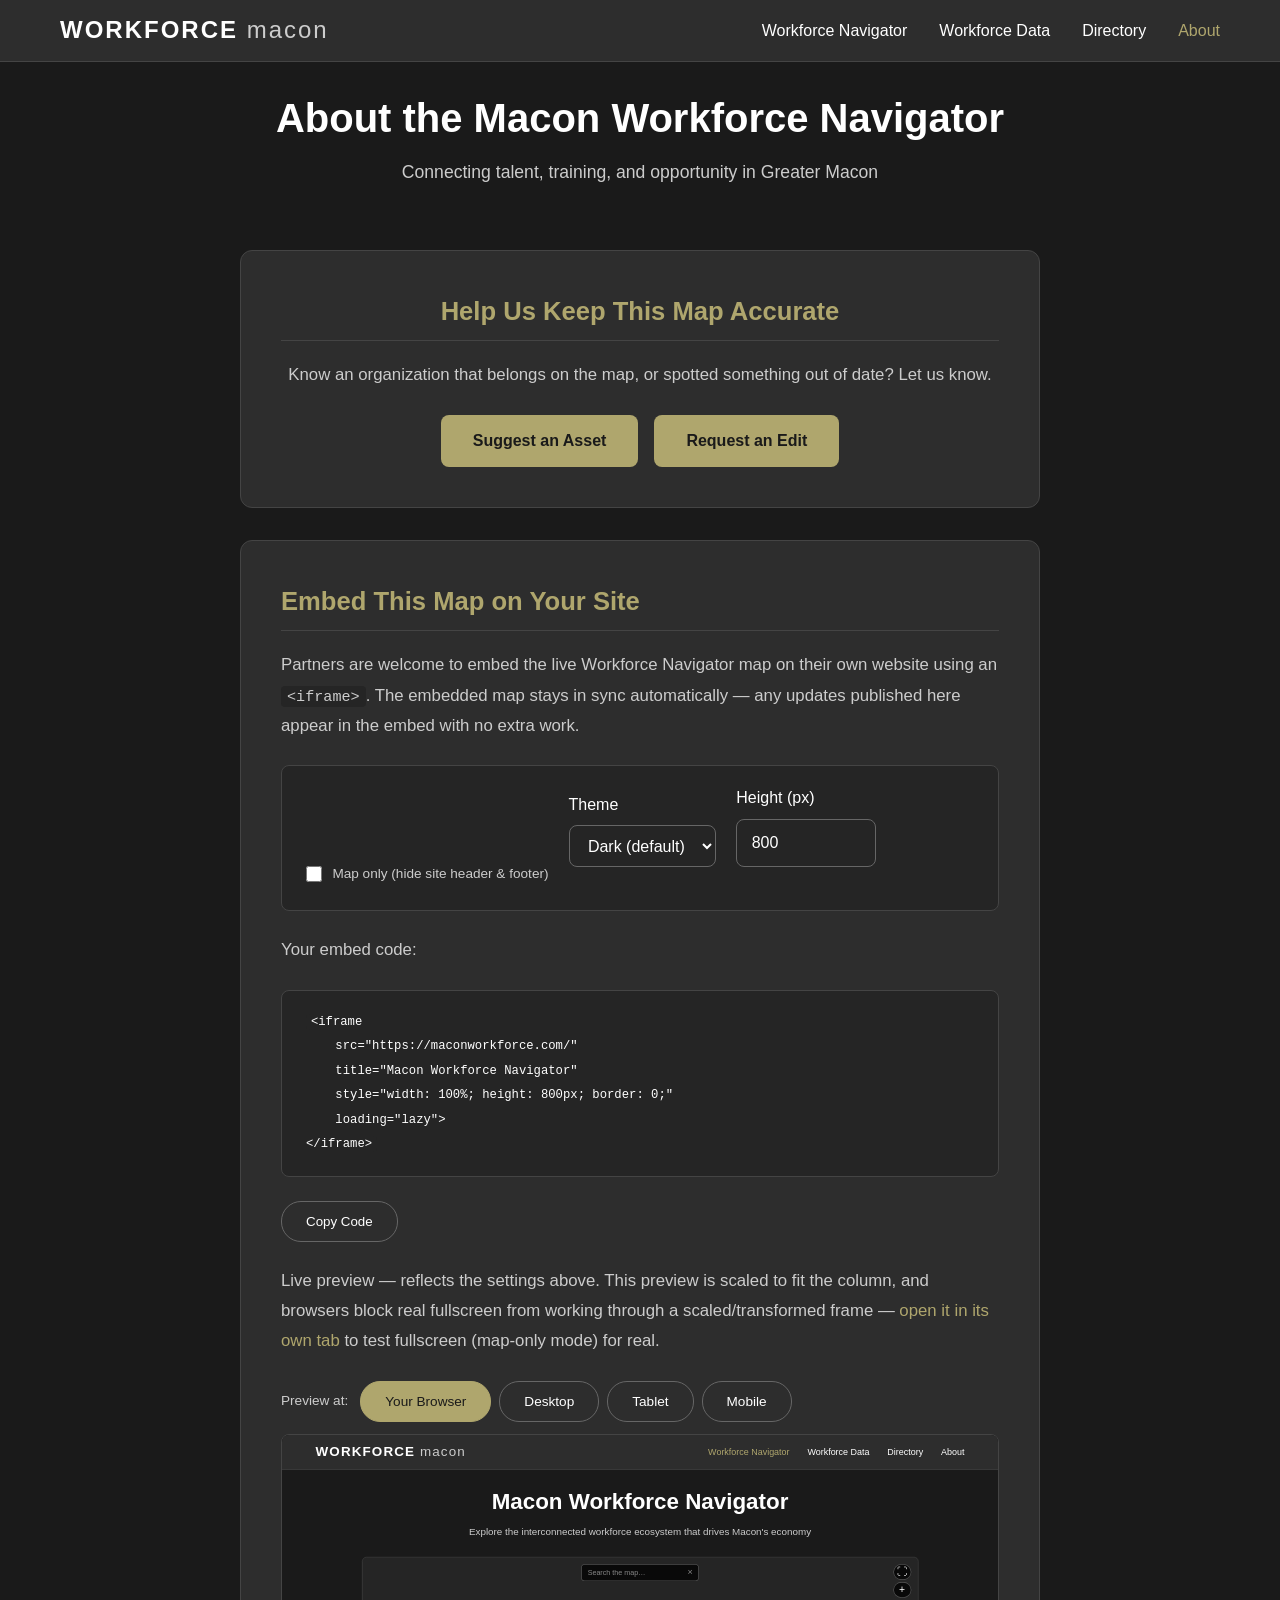
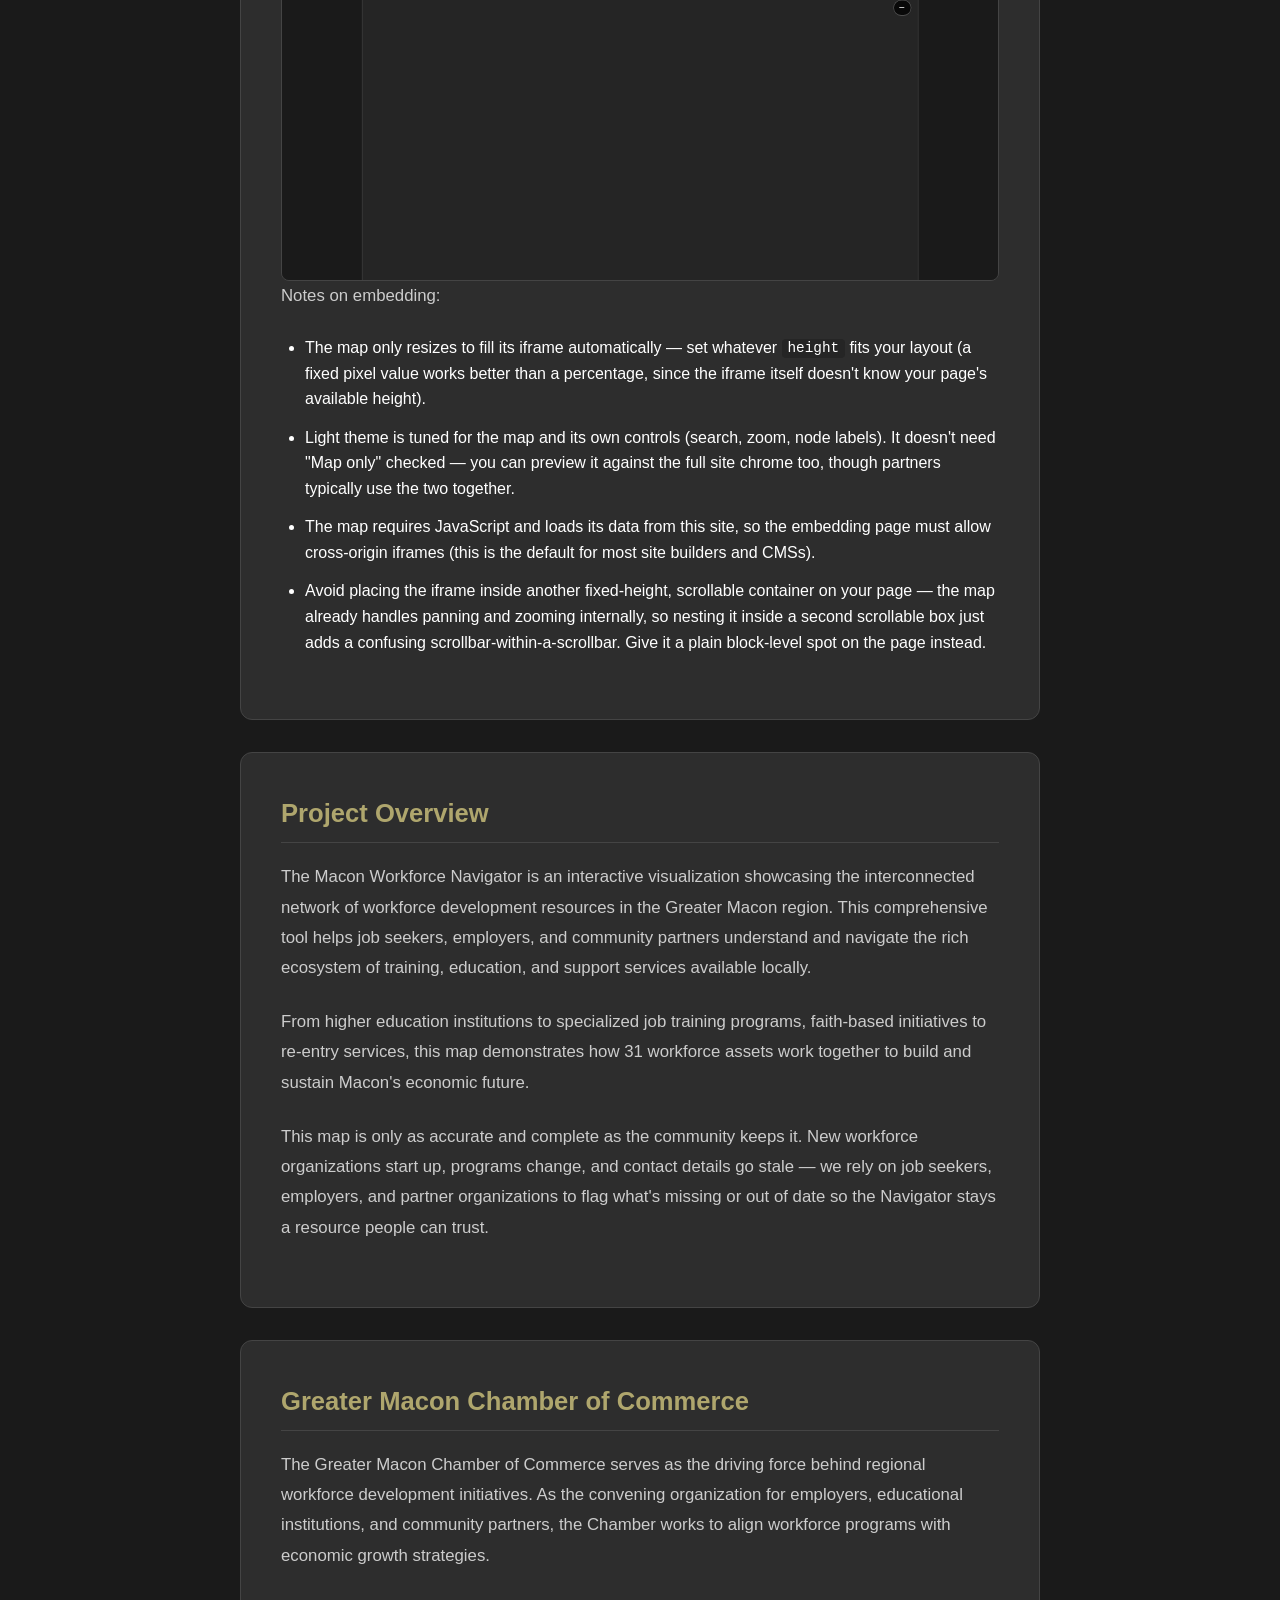
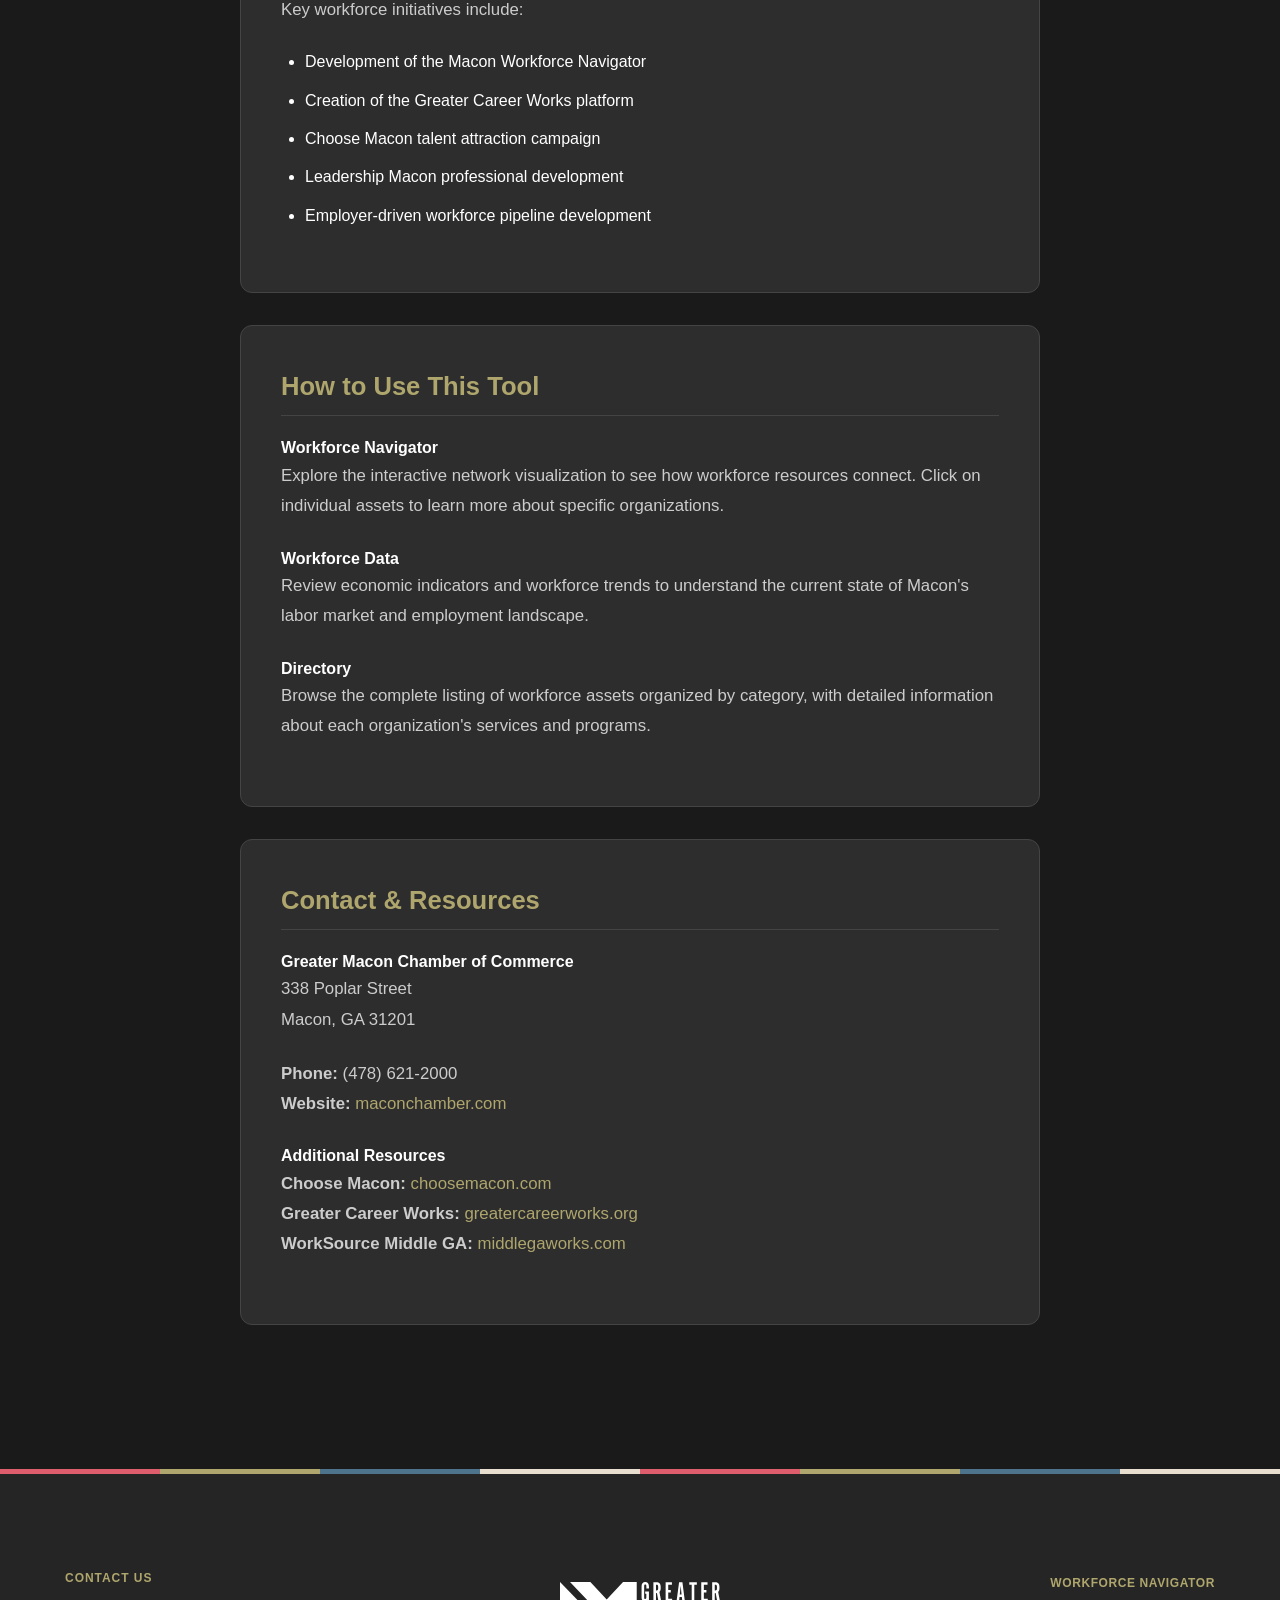
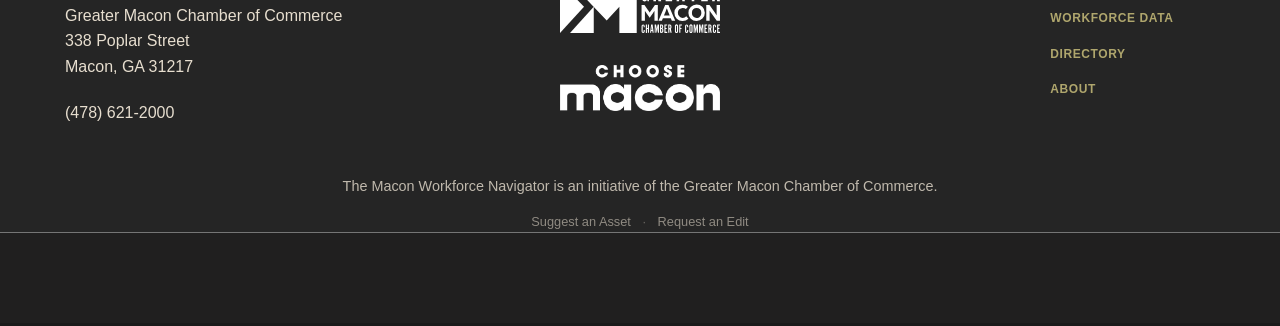
==== commit 093a9ac8: "Add an "open in its own tab" link next to the embed preview The preview iframe is CSS-scaled (transf" ====
--- a/about.html
+++ b/about.html
@@ -84,7 +84,10 @@
                         <pre class="embed-code"><code id="embed-snippet"></code></pre>
                         <button type="button" class="control-btn embed-copy-btn" id="embed-copy-btn">Copy Code</button>
 
-                        <p class="embed-preview-label">Live preview — reflects the settings above:</p>
+                        <p class="embed-preview-label">
+                            Live preview — reflects the settings above.
+                            This preview is scaled to fit the column, and browsers block real fullscreen from working through a scaled/transformed frame — <a href="index.html" id="embed-preview-open-link" target="_blank" rel="noopener">open it in its own tab</a> to test fullscreen (map-only mode) for real.
+                        </p>
                         <div class="embed-preview-toolbar">
                             <span class="embed-preview-toolbar-label">Preview at:</span>
                             <button type="button" class="control-btn embed-preview-preset active" data-width="auto">Your Browser</button>
--- a/css/main.css
+++ b/css/main.css
@@ -63,10 +63,15 @@
    stripped out — it should fill the entire iframe with nothing but the
    map's own container (search, zoom, fullscreen expand, its border) and
    no leftover page padding/max-width around it. The Node Size/Hub
-   Distance/Reset row stays visible (unlike the fullscreen-only copy) since
-   map-only viewers need a way to adjust the map without also going
-   fullscreen — .viz-container is flex:1 so it still fills whatever space
-   is left after this row's own natural height. */
+   Distance/Reset controls are still reachable (js/main.js's
+   setFullscreenControls shows fs-controls, the fullscreen-only overlay
+   bar, whenever embed-mode is active) but as that same top-overlay bar
+   rather than this separate row — mirrors the regular map's own
+   fullscreen button placement instead of introducing a second layout. */
+body.embed-mode .viz-controls {
+    display: none;
+}
+
 body.embed-mode {
     height: 100%;
     display: flex;
--- a/css/viz.css
+++ b/css/viz.css
@@ -212,9 +212,12 @@
     width: 210px;
 }
 
-/* Fullscreen shows the Size/Hub Distance/Reset bar in this same top-center
-   spot — drop search below it so the two never overlap. */
-.viz-container.fullscreen .viz-search {
+/* Fullscreen (and map-only embed mode, which shows the same fs-controls
+   overlay outside fullscreen too — see js/main.js's setFullscreenControls)
+   put the Size/Hub Distance/Reset bar in this same top-center spot — drop
+   search below it so the two never overlap. */
+.viz-container.fullscreen .viz-search,
+body.embed-mode .viz-search {
     top: 3.5rem;
 }
 
